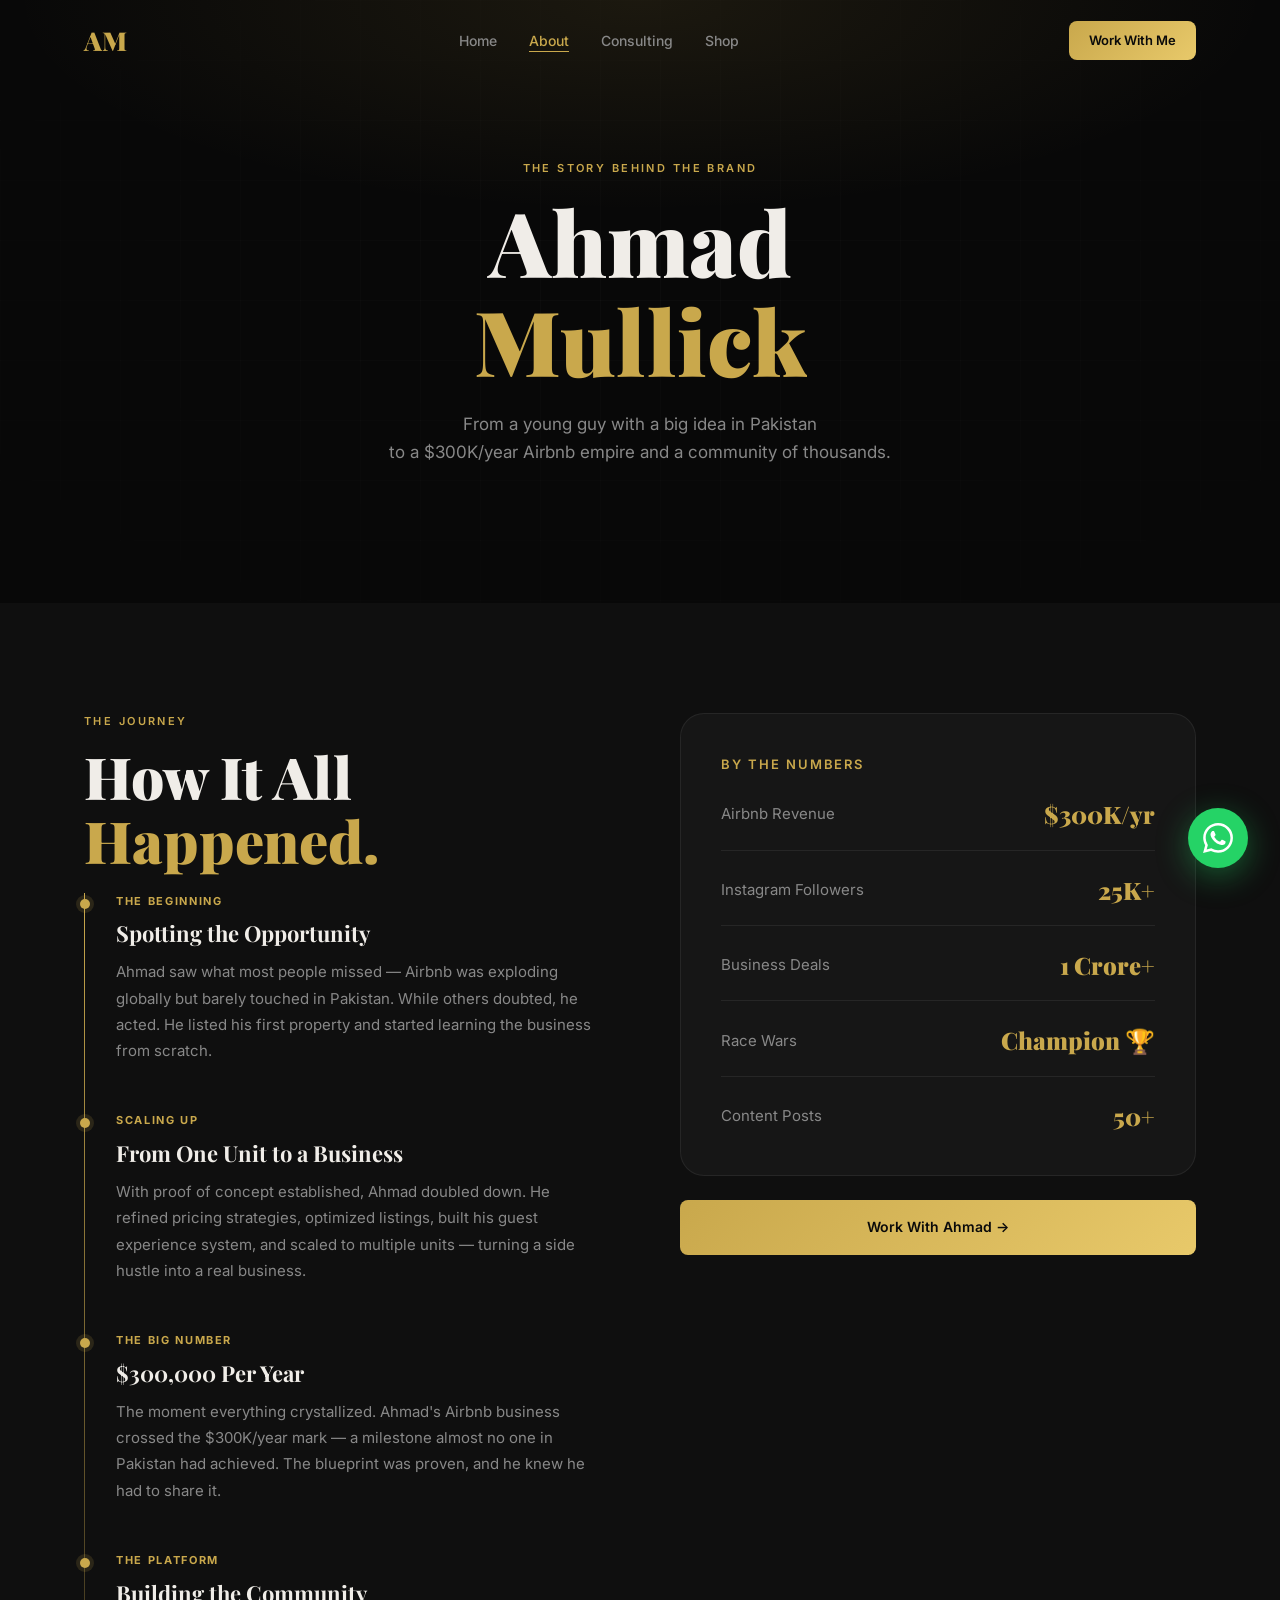
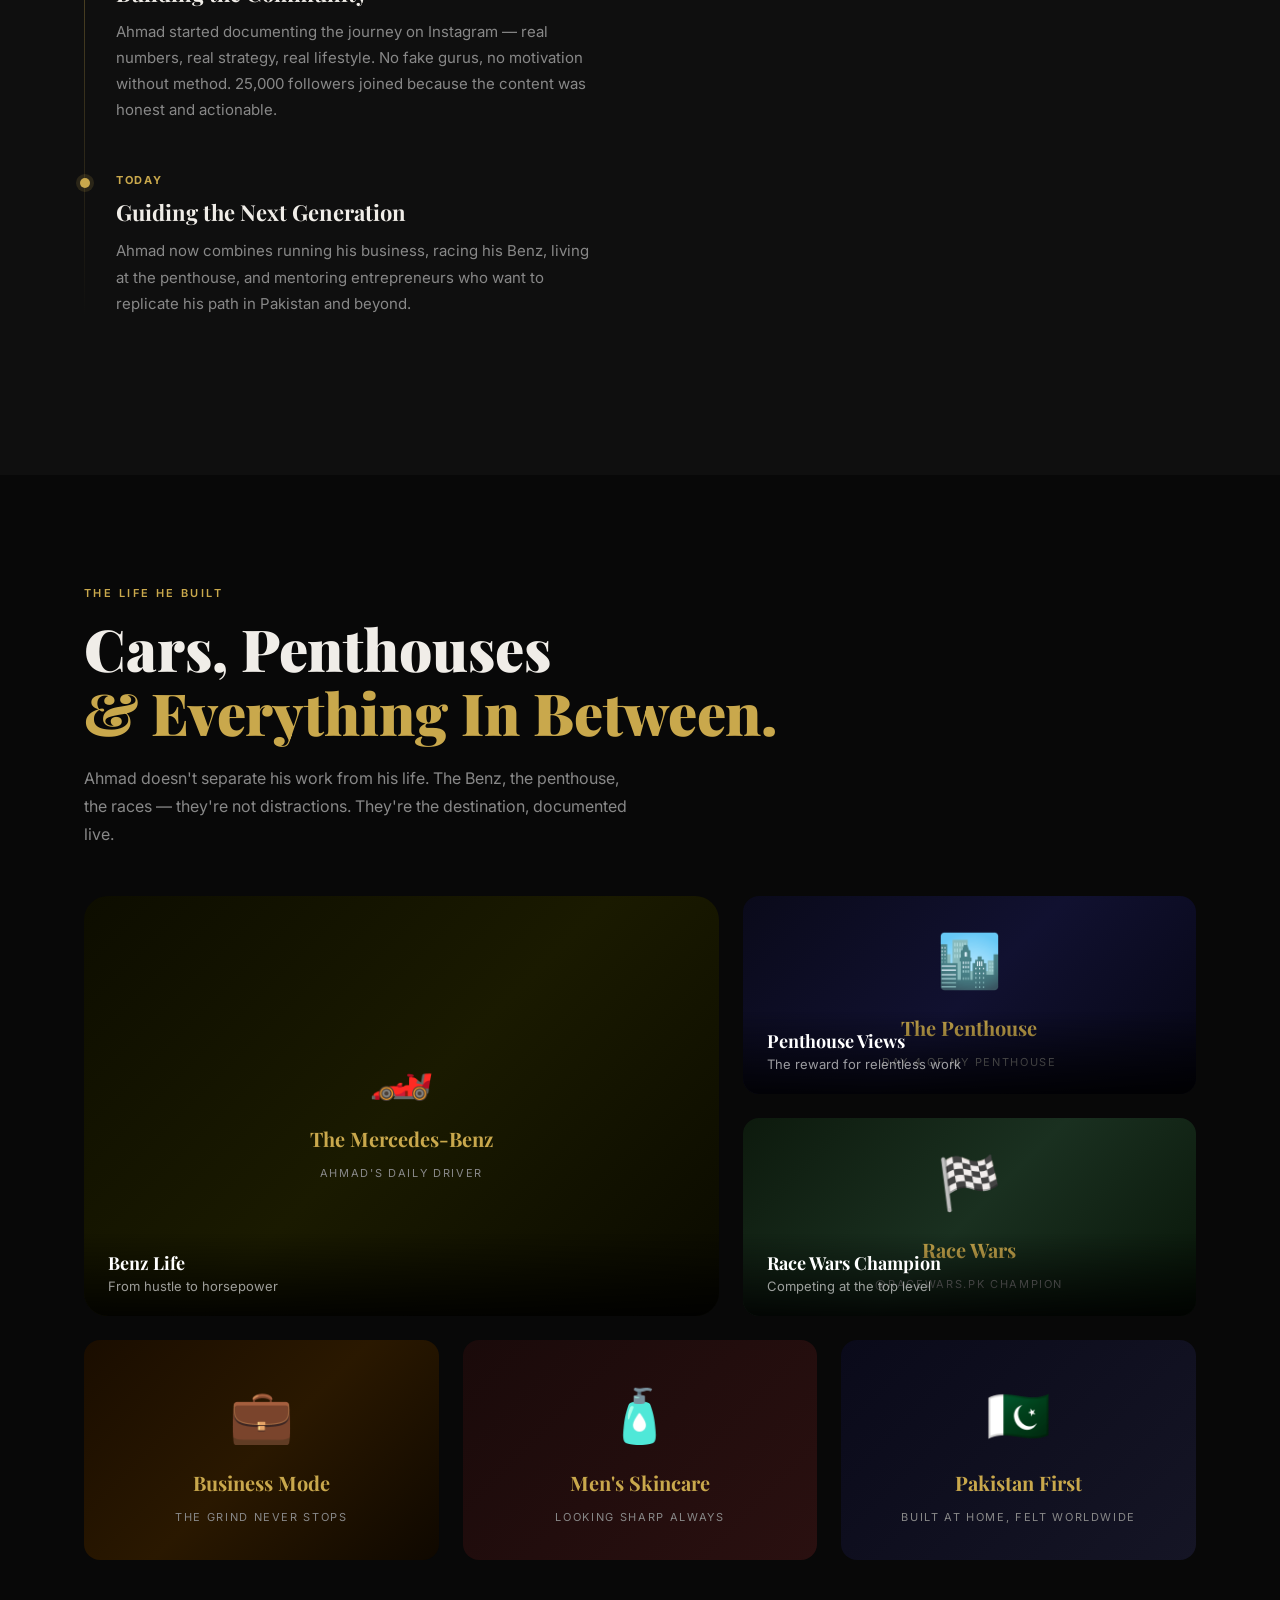
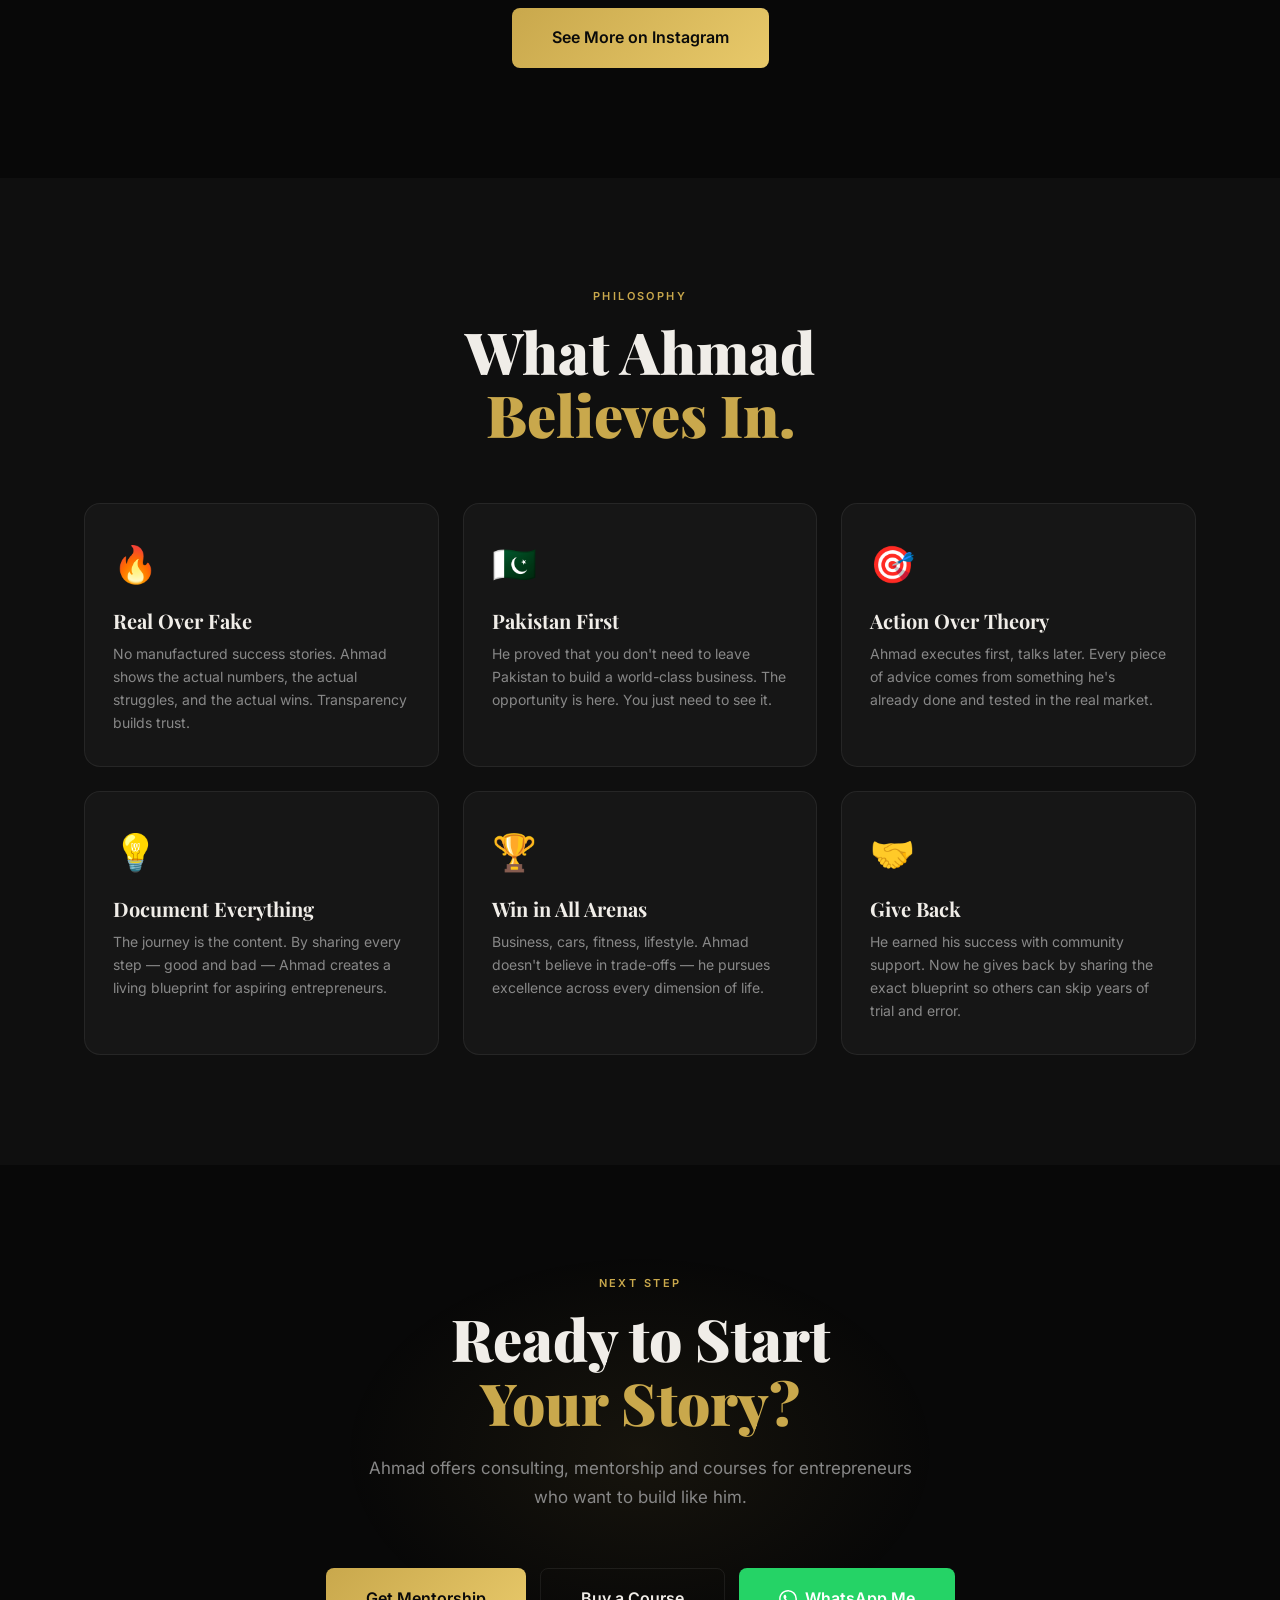
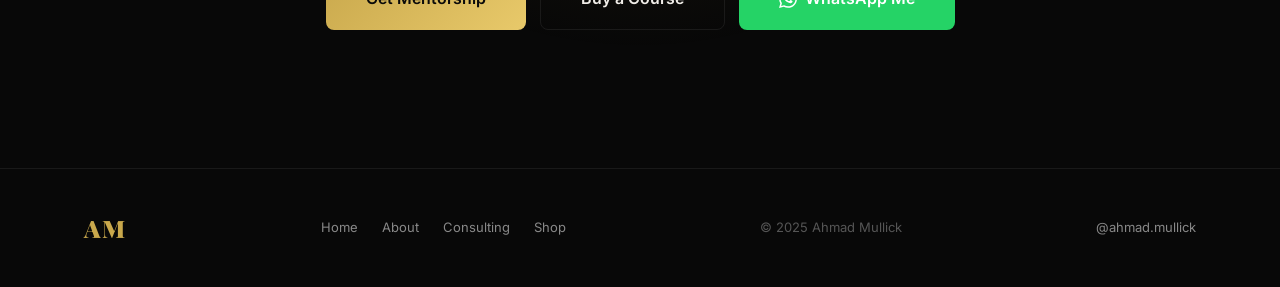
==== about.html @ 6e2e63ce "Expand to multi-page website with consulting, shop, WhatsApp & gallery - 4 pages: Home, About, Consu" ====
<!DOCTYPE html>
<html lang="en">
<head>
  <meta charset="UTF-8" />
  <meta name="viewport" content="width=device-width, initial-scale=1.0" />
  <title>About Ahmad Mullick — The Story</title>
  <meta name="description" content="The full story of Ahmad Mullick — from starting Airbnb in Pakistan to $300K/year, Race Wars champion, and business mentor." />
  <link rel="preconnect" href="https://fonts.googleapis.com" />
  <link rel="preconnect" href="https://fonts.gstatic.com" crossorigin />
  <link href="https://fonts.googleapis.com/css2?family=Playfair+Display:wght@400;700;900&family=Inter:wght@300;400;500;600&display=swap" rel="stylesheet" />
  <link rel="stylesheet" href="styles.css" />
</head>
<body>

  <!-- FLOATING WHATSAPP -->
  <div class="whatsapp-float">
    <span class="whatsapp-tooltip">Chat on WhatsApp</span>
    <a href="https://wa.me/923001234567?text=Hi%20Ahmad%2C%20I%20want%20to%20know%20more%20about%20your%20services!" target="_blank" class="whatsapp-bubble" aria-label="WhatsApp">
      <svg viewBox="0 0 24 24"><path d="M17.472 14.382c-.297-.149-1.758-.867-2.03-.967-.273-.099-.471-.148-.67.15-.197.297-.767.966-.94 1.164-.173.199-.347.223-.644.075-.297-.15-1.255-.463-2.39-1.475-.883-.788-1.48-1.761-1.653-2.059-.173-.297-.018-.458.13-.606.134-.133.298-.347.446-.52.149-.174.198-.298.298-.497.099-.198.05-.371-.025-.52-.075-.149-.669-1.612-.916-2.207-.242-.579-.487-.5-.669-.51-.173-.008-.371-.01-.57-.01-.198 0-.52.074-.792.372-.272.297-1.04 1.016-1.04 2.479 0 1.462 1.065 2.875 1.213 3.074.149.198 2.096 3.2 5.077 4.487.709.306 1.262.489 1.694.625.712.227 1.36.195 1.871.118.571-.085 1.758-.719 2.006-1.413.248-.694.248-1.289.173-1.413-.074-.124-.272-.198-.57-.347m-5.421 7.403h-.004a9.87 9.87 0 01-5.031-1.378l-.361-.214-3.741.982.998-3.648-.235-.374a9.86 9.86 0 01-1.51-5.26c.001-5.45 4.436-9.884 9.888-9.884 2.64 0 5.122 1.03 6.988 2.898a9.825 9.825 0 012.893 6.994c-.003 5.45-4.437 9.884-9.885 9.884m8.413-18.297A11.815 11.815 0 0012.05 0C5.495 0 .16 5.335.157 11.892c0 2.096.547 4.142 1.588 5.945L.057 24l6.305-1.654a11.882 11.882 0 005.683 1.448h.005c6.554 0 11.89-5.335 11.893-11.893a11.821 11.821 0 00-3.48-8.413z"/></svg>
    </a>
  </div>

  <!-- NAV -->
  <nav class="nav" id="nav">
    <div class="nav-inner">
      <a href="index.html" class="nav-logo">AM</a>
      <ul class="nav-links">
        <li><a href="index.html">Home</a></li>
        <li><a href="about.html" class="active">About</a></li>
        <li><a href="consulting.html">Consulting</a></li>
        <li><a href="shop.html">Shop</a></li>
      </ul>
      <a href="consulting.html" class="btn btn-primary btn-sm">Work With Me</a>
    </div>
  </nav>

  <!-- PAGE HERO -->
  <section class="page-hero">
    <div class="grid-overlay"></div>
    <div class="container">
      <p class="section-eyebrow center reveal">The Story Behind the Brand</p>
      <h1 class="section-title center reveal" style="font-size:clamp(44px,8vw,90px);">Ahmad<br /><span class="gold">Mullick</span></h1>
      <p class="section-subtitle center reveal">
        From a young guy with a big idea in Pakistan<br />to a $300K/year Airbnb empire and a community of thousands.
      </p>
    </div>
  </section>

  <!-- TIMELINE -->
  <section class="section" style="background:var(--bg-2);">
    <div class="container">
      <div style="display:grid;grid-template-columns:1fr 1fr;gap:80px;align-items:start;" class="about-grid">
        <div>
          <p class="section-eyebrow reveal">The Journey</p>
          <h2 class="section-title reveal">How It All<br /><span class="gold">Happened.</span></h2>
          <div class="timeline reveal">
            <div class="timeline-item">
              <div class="timeline-dot"></div>
              <div class="timeline-year">The Beginning</div>
              <div class="timeline-title">Spotting the Opportunity</div>
              <p class="timeline-text">Ahmad saw what most people missed — Airbnb was exploding globally but barely touched in Pakistan. While others doubted, he acted. He listed his first property and started learning the business from scratch.</p>
            </div>
            <div class="timeline-item">
              <div class="timeline-dot"></div>
              <div class="timeline-year">Scaling Up</div>
              <div class="timeline-title">From One Unit to a Business</div>
              <p class="timeline-text">With proof of concept established, Ahmad doubled down. He refined pricing strategies, optimized listings, built his guest experience system, and scaled to multiple units — turning a side hustle into a real business.</p>
            </div>
            <div class="timeline-item">
              <div class="timeline-dot"></div>
              <div class="timeline-year">The Big Number</div>
              <div class="timeline-title">$300,000 Per Year</div>
              <p class="timeline-text">The moment everything crystallized. Ahmad's Airbnb business crossed the $300K/year mark — a milestone almost no one in Pakistan had achieved. The blueprint was proven, and he knew he had to share it.</p>
            </div>
            <div class="timeline-item">
              <div class="timeline-dot"></div>
              <div class="timeline-year">The Platform</div>
              <div class="timeline-title">Building the Community</div>
              <p class="timeline-text">Ahmad started documenting the journey on Instagram — real numbers, real strategy, real lifestyle. No fake gurus, no motivation without method. 25,000 followers joined because the content was honest and actionable.</p>
            </div>
            <div class="timeline-item">
              <div class="timeline-dot"></div>
              <div class="timeline-year">Today</div>
              <div class="timeline-title">Guiding the Next Generation</div>
              <p class="timeline-text">Ahmad now combines running his business, racing his Benz, living at the penthouse, and mentoring entrepreneurs who want to replicate his path in Pakistan and beyond.</p>
            </div>
          </div>
        </div>
        <div class="reveal" style="position:sticky;top:120px;">
          <div style="background:var(--bg-3);border:1px solid var(--border);border-radius:24px;padding:40px;margin-bottom:24px;">
            <p style="font-size:13px;font-weight:600;letter-spacing:0.15em;text-transform:uppercase;color:var(--gold);margin-bottom:20px;">By the Numbers</p>
            <div style="display:flex;flex-direction:column;gap:20px;">
              <div style="display:flex;justify-content:space-between;align-items:center;padding-bottom:16px;border-bottom:1px solid var(--border);">
                <span style="font-size:15px;color:var(--text-muted);">Airbnb Revenue</span>
                <span style="font-family:'Playfair Display',serif;font-size:24px;font-weight:900;color:var(--gold);">$300K/yr</span>
              </div>
              <div style="display:flex;justify-content:space-between;align-items:center;padding-bottom:16px;border-bottom:1px solid var(--border);">
                <span style="font-size:15px;color:var(--text-muted);">Instagram Followers</span>
                <span style="font-family:'Playfair Display',serif;font-size:24px;font-weight:900;color:var(--gold);">25K+</span>
              </div>
              <div style="display:flex;justify-content:space-between;align-items:center;padding-bottom:16px;border-bottom:1px solid var(--border);">
                <span style="font-size:15px;color:var(--text-muted);">Business Deals</span>
                <span style="font-family:'Playfair Display',serif;font-size:24px;font-weight:900;color:var(--gold);">1 Crore+</span>
              </div>
              <div style="display:flex;justify-content:space-between;align-items:center;padding-bottom:16px;border-bottom:1px solid var(--border);">
                <span style="font-size:15px;color:var(--text-muted);">Race Wars</span>
                <span style="font-family:'Playfair Display',serif;font-size:24px;font-weight:900;color:var(--gold);">Champion 🏆</span>
              </div>
              <div style="display:flex;justify-content:space-between;align-items:center;">
                <span style="font-size:15px;color:var(--text-muted);">Content Posts</span>
                <span style="font-family:'Playfair Display',serif;font-size:24px;font-weight:900;color:var(--gold);">50+</span>
              </div>
            </div>
          </div>
          <a href="consulting.html" class="btn btn-primary" style="width:100%;justify-content:center;padding:16px;">Work With Ahmad →</a>
        </div>
      </div>
    </div>
  </section>

  <!-- LIFESTYLE / CARS GALLERY -->
  <section class="section lifestyle-full">
    <div class="container">
      <div class="lifestyle-header">
        <p class="section-eyebrow reveal">The Life He Built</p>
        <h2 class="section-title reveal">Cars, Penthouses<br /><span class="gold">&amp; Everything In Between.</span></h2>
        <p style="font-size:16px;color:var(--text-muted);max-width:560px;line-height:1.75;" class="reveal">
          Ahmad doesn't separate his work from his life. The Benz, the penthouse, the races — they're not distractions. They're the destination, documented live.
        </p>
      </div>

      <div class="car-showcase">
        <div class="car-main reveal">
          <div class="car-placeholder cp-1">
            <span class="cp-icon">🏎️</span>
            <span class="cp-label">The Mercedes-Benz</span>
            <span class="cp-tag">Ahmad's Daily Driver</span>
          </div>
          <div class="car-caption">
            <h4>Benz Life</h4>
            <p>From hustle to horsepower</p>
          </div>
        </div>
        <div class="car-side">
          <div class="car-thumb reveal">
            <div class="car-placeholder cp-2">
              <span class="cp-icon">🏙️</span>
              <span class="cp-label">The Penthouse</span>
              <span class="cp-tag">Day 4 of my Penthouse</span>
            </div>
            <div class="car-caption">
              <h4>Penthouse Views</h4>
              <p>The reward for relentless work</p>
            </div>
          </div>
          <div class="car-thumb reveal">
            <div class="car-placeholder cp-3">
              <span class="cp-icon">🏁</span>
              <span class="cp-label">Race Wars</span>
              <span class="cp-tag">@racewars.pk Champion</span>
            </div>
            <div class="car-caption">
              <h4>Race Wars Champion</h4>
              <p>Competing at the top level</p>
            </div>
          </div>
        </div>
      </div>

      <!-- Second row -->
      <div style="display:grid;grid-template-columns:repeat(3,1fr);gap:24px;margin-top:24px;">
        <div class="car-thumb reveal" style="height:220px;border-radius:var(--radius);">
          <div class="car-placeholder cp-4">
            <span class="cp-icon">💼</span>
            <span class="cp-label">Business Mode</span>
            <span class="cp-tag">The Grind Never Stops</span>
          </div>
        </div>
        <div class="car-thumb reveal" style="height:220px;border-radius:var(--radius);">
          <div class="car-placeholder cp-1" style="background:linear-gradient(135deg,#1a0a0a,#2a1010);">
            <span class="cp-icon">🧴</span>
            <span class="cp-label">Men's Skincare</span>
            <span class="cp-tag">Looking Sharp Always</span>
          </div>
        </div>
        <div class="car-thumb reveal" style="height:220px;border-radius:var(--radius);">
          <div class="car-placeholder cp-3" style="background:linear-gradient(135deg,#0a0a1a,#151525);">
            <span class="cp-icon">🇵🇰</span>
            <span class="cp-label">Pakistan First</span>
            <span class="cp-tag">Built at Home, Felt Worldwide</span>
          </div>
        </div>
      </div>

      <div style="text-align:center;margin-top:48px;" class="reveal">
        <a href="https://www.instagram.com/ahmad.mullick" target="_blank" class="btn btn-primary btn-lg">See More on Instagram</a>
      </div>
    </div>
  </section>

  <!-- VALUES -->
  <section class="section" style="background:var(--bg-2);">
    <div class="container">
      <p class="section-eyebrow center reveal">Philosophy</p>
      <h2 class="section-title center reveal">What Ahmad<br /><span class="gold">Believes In.</span></h2>
      <div style="display:grid;grid-template-columns:repeat(3,1fr);gap:24px;margin-top:56px;" class="content-grid">
        <div class="content-card reveal">
          <div class="cc-icon">🔥</div>
          <h3>Real Over Fake</h3>
          <p>No manufactured success stories. Ahmad shows the actual numbers, the actual struggles, and the actual wins. Transparency builds trust.</p>
        </div>
        <div class="content-card reveal">
          <div class="cc-icon">🇵🇰</div>
          <h3>Pakistan First</h3>
          <p>He proved that you don't need to leave Pakistan to build a world-class business. The opportunity is here. You just need to see it.</p>
        </div>
        <div class="content-card reveal">
          <div class="cc-icon">🎯</div>
          <h3>Action Over Theory</h3>
          <p>Ahmad executes first, talks later. Every piece of advice comes from something he's already done and tested in the real market.</p>
        </div>
        <div class="content-card reveal">
          <div class="cc-icon">💡</div>
          <h3>Document Everything</h3>
          <p>The journey is the content. By sharing every step — good and bad — Ahmad creates a living blueprint for aspiring entrepreneurs.</p>
        </div>
        <div class="content-card reveal">
          <div class="cc-icon">🏆</div>
          <h3>Win in All Arenas</h3>
          <p>Business, cars, fitness, lifestyle. Ahmad doesn't believe in trade-offs — he pursues excellence across every dimension of life.</p>
        </div>
        <div class="content-card reveal">
          <div class="cc-icon">🤝</div>
          <h3>Give Back</h3>
          <p>He earned his success with community support. Now he gives back by sharing the exact blueprint so others can skip years of trial and error.</p>
        </div>
      </div>
    </div>
  </section>

  <!-- CTA -->
  <section class="section contact" style="background:var(--bg);">
    <div class="container">
      <div class="contact-inner">
        <div class="contact-glow"></div>
        <p class="section-eyebrow center reveal">Next Step</p>
        <h2 class="section-title center reveal">Ready to Start<br /><span class="gold">Your Story?</span></h2>
        <p class="section-subtitle center reveal">Ahmad offers consulting, mentorship and courses for entrepreneurs who want to build like him.</p>
        <div class="contact-ctas reveal">
          <a href="consulting.html" class="btn btn-primary btn-lg">Get Mentorship</a>
          <a href="shop.html" class="btn btn-outline btn-lg">Buy a Course</a>
          <a href="https://wa.me/923001234567?text=Hi%20Ahmad!" target="_blank" class="btn btn-whatsapp btn-lg">
            <svg viewBox="0 0 24 24" fill="currentColor" width="18" height="18"><path d="M17.472 14.382c-.297-.149-1.758-.867-2.03-.967-.273-.099-.471-.148-.67.15-.197.297-.767.966-.94 1.164-.173.199-.347.223-.644.075-.297-.15-1.255-.463-2.39-1.475-.883-.788-1.48-1.761-1.653-2.059-.173-.297-.018-.458.13-.606.134-.133.298-.347.446-.52.149-.174.198-.298.298-.497.099-.198.05-.371-.025-.52-.075-.149-.669-1.612-.916-2.207-.242-.579-.487-.5-.669-.51-.173-.008-.371-.01-.57-.01-.198 0-.52.074-.792.372-.272.297-1.04 1.016-1.04 2.479 0 1.462 1.065 2.875 1.213 3.074.149.198 2.096 3.2 5.077 4.487.709.306 1.262.489 1.694.625.712.227 1.36.195 1.871.118.571-.085 1.758-.719 2.006-1.413.248-.694.248-1.289.173-1.413-.074-.124-.272-.198-.57-.347m-5.421 7.403h-.004a9.87 9.87 0 01-5.031-1.378l-.361-.214-3.741.982.998-3.648-.235-.374a9.86 9.86 0 01-1.51-5.26c.001-5.45 4.436-9.884 9.888-9.884 2.64 0 5.122 1.03 6.988 2.898a9.825 9.825 0 012.893 6.994c-.003 5.45-4.437 9.884-9.885 9.884m8.413-18.297A11.815 11.815 0 0012.05 0C5.495 0 .16 5.335.157 11.892c0 2.096.547 4.142 1.588 5.945L.057 24l6.305-1.654a11.882 11.882 0 005.683 1.448h.005c6.554 0 11.89-5.335 11.893-11.893a11.821 11.821 0 00-3.48-8.413z"/></svg>
            WhatsApp Me
          </a>
        </div>
      </div>
    </div>
  </section>

  <!-- FOOTER -->
  <footer class="footer">
    <div class="container">
      <div class="footer-inner">
        <div class="footer-logo">AM</div>
        <div class="footer-links">
          <a href="index.html">Home</a>
          <a href="about.html">About</a>
          <a href="consulting.html">Consulting</a>
          <a href="shop.html">Shop</a>
        </div>
        <p class="footer-copy">© 2025 Ahmad Mullick</p>
        <a href="https://www.instagram.com/ahmad.mullick" target="_blank" class="footer-ig">@ahmad.mullick</a>
      </div>
    </div>
  </footer>

  <script src="script.js"></script>
</body>
</html>
---- styles.css ----
/* ─── RESET & BASE ─────────────────────────────── */
*, *::before, *::after { box-sizing: border-box; margin: 0; padding: 0; }

:root {
  --gold: #C9A84C;
  --gold-light: #E8C96A;
  --gold-dim: rgba(201,168,76,0.15);
  --gold-border: rgba(201,168,76,0.25);
  --bg: #080808;
  --bg-2: #0F0F0F;
  --bg-3: #161616;
  --bg-4: #1C1C1C;
  --text: #F0EDE8;
  --text-muted: #888;
  --text-dim: #555;
  --border: rgba(255,255,255,0.07);
  --radius: 16px;
  --radius-lg: 24px;
  --transition: 0.35s cubic-bezier(0.4,0,0.2,1);
  --whatsapp: #25D366;
}

html { scroll-behavior: smooth; }

body {
  background: var(--bg);
  color: var(--text);
  font-family: 'Inter', system-ui, sans-serif;
  font-size: 16px;
  line-height: 1.6;
  -webkit-font-smoothing: antialiased;
  overflow-x: hidden;
}

a { text-decoration: none; color: inherit; }
img { max-width: 100%; display: block; }
.gold { color: var(--gold); }

/* ─── TYPOGRAPHY ─────────────────────────────── */
h1, h2, h3, h4 { font-family: 'Playfair Display', serif; line-height: 1.1; }

.section-eyebrow {
  font-size: 11px;
  font-weight: 600;
  letter-spacing: 0.22em;
  text-transform: uppercase;
  color: var(--gold);
  margin-bottom: 14px;
  display: block;
}
.section-title {
  font-size: clamp(34px, 5vw, 58px);
  font-weight: 900;
  color: var(--text);
  margin-bottom: 20px;
}
.section-subtitle {
  font-size: 17px;
  color: var(--text-muted);
  max-width: 560px;
  margin: 0 auto 56px;
  line-height: 1.7;
}
.center { text-align: center; }
.body-text { color: var(--text-muted); font-size: 16px; line-height: 1.8; margin-bottom: 18px; }
.body-text strong { color: var(--text); font-weight: 600; }

/* ─── LAYOUT ─────────────────────────────── */
.container { max-width: 1160px; margin: 0 auto; padding: 0 24px; }
.section { padding: 110px 0; }

/* ─── BUTTONS ─────────────────────────────── */
.btn {
  display: inline-flex;
  align-items: center;
  gap: 8px;
  padding: 13px 30px;
  border-radius: 8px;
  font-size: 14px;
  font-weight: 600;
  text-decoration: none;
  transition: var(--transition);
  cursor: pointer;
  border: none;
  white-space: nowrap;
  font-family: 'Inter', sans-serif;
}
.btn-primary {
  background: linear-gradient(135deg, var(--gold), var(--gold-light));
  color: #0A0A0A;
}
.btn-primary:hover { transform: translateY(-2px); box-shadow: 0 14px 44px rgba(201,168,76,0.38); }
.btn-outline { background: transparent; color: var(--text); border: 1px solid var(--border); }
.btn-outline:hover { border-color: var(--gold); color: var(--gold); transform: translateY(-2px); }
.btn-whatsapp { background: var(--whatsapp); color: #fff; }
.btn-whatsapp:hover { transform: translateY(-2px); box-shadow: 0 12px 36px rgba(37,211,102,0.35); }
.btn-sm  { padding: 9px 20px; font-size: 13px; }
.btn-lg  { padding: 17px 40px; font-size: 16px; }
.btn-xl  { padding: 20px 52px; font-size: 17px; border-radius: 12px; }

/* ─── REVEAL ANIMATION ─────────────────────────────── */
.reveal {
  opacity: 0;
  transform: translateY(28px);
  transition: opacity 0.7s ease, transform 0.7s ease;
}
.reveal.visible { opacity: 1; transform: translateY(0); }

/* ─── FLOATING WHATSAPP ─────────────────────────────── */
.whatsapp-float {
  position: fixed;
  bottom: 32px;
  right: 32px;
  z-index: 999;
  display: flex;
  flex-direction: column;
  align-items: flex-end;
  gap: 12px;
}
.whatsapp-bubble {
  background: var(--whatsapp);
  width: 60px;
  height: 60px;
  border-radius: 50%;
  display: flex;
  align-items: center;
  justify-content: center;
  box-shadow: 0 8px 32px rgba(37,211,102,0.4);
  transition: var(--transition);
  cursor: pointer;
  animation: waPulse 3s ease-in-out infinite;
}
.whatsapp-bubble:hover { transform: scale(1.1); box-shadow: 0 12px 48px rgba(37,211,102,0.55); }
.whatsapp-bubble svg { width: 30px; height: 30px; fill: #fff; }
.whatsapp-tooltip {
  background: var(--bg-3);
  border: 1px solid var(--border);
  border-radius: 100px;
  padding: 8px 16px;
  font-size: 13px;
  font-weight: 500;
  color: var(--text);
  white-space: nowrap;
  opacity: 0;
  transform: translateX(10px);
  transition: var(--transition);
  pointer-events: none;
}
.whatsapp-float:hover .whatsapp-tooltip { opacity: 1; transform: translateX(0); }
@keyframes waPulse {
  0%, 100% { box-shadow: 0 8px 32px rgba(37,211,102,0.4); }
  50% { box-shadow: 0 8px 48px rgba(37,211,102,0.65); }
}

/* ─── NAV ─────────────────────────────── */
.nav {
  position: fixed;
  top: 0; left: 0; right: 0;
  z-index: 100;
  transition: all var(--transition);
  padding: 20px 0;
}
.nav.scrolled {
  background: rgba(8,8,8,0.9);
  backdrop-filter: blur(24px);
  border-bottom: 1px solid var(--border);
  padding: 13px 0;
}
.nav-inner {
  display: flex;
  align-items: center;
  justify-content: space-between;
  max-width: 1160px;
  margin: 0 auto;
  padding: 0 24px;
}
.nav-logo {
  font-family: 'Playfair Display', serif;
  font-size: 26px;
  font-weight: 900;
  color: var(--gold);
  letter-spacing: 0.05em;
}
.nav-links {
  display: flex;
  list-style: none;
  gap: 32px;
  align-items: center;
}
.nav-links a {
  color: var(--text-muted);
  font-size: 14px;
  font-weight: 500;
  transition: color var(--transition);
  position: relative;
}
.nav-links a::after {
  content: '';
  position: absolute;
  bottom: -3px; left: 0;
  width: 0; height: 1px;
  background: var(--gold);
  transition: width var(--transition);
}
.nav-links a:hover, .nav-links a.active { color: var(--text); }
.nav-links a:hover::after, .nav-links a.active::after { width: 100%; }
.nav-links a.active { color: var(--gold); }
@media (max-width: 760px) { .nav-links { display: none; } }

/* ─── PAGE HERO (inner pages) ─────────────────────────────── */
.page-hero {
  padding: 160px 0 80px;
  text-align: center;
  position: relative;
  overflow: hidden;
}
.page-hero::before {
  content: '';
  position: absolute;
  inset: 0;
  background: radial-gradient(ellipse 70% 50% at 50% 0%, rgba(201,168,76,0.1) 0%, transparent 70%);
  pointer-events: none;
}
.page-hero .grid-overlay {
  position: absolute;
  inset: 0;
  background-image:
    linear-gradient(rgba(255,255,255,0.02) 1px, transparent 1px),
    linear-gradient(90deg, rgba(255,255,255,0.02) 1px, transparent 1px);
  background-size: 60px 60px;
  mask-image: radial-gradient(ellipse 80% 80% at 50% 50%, black 0%, transparent 100%);
}

/* ─── HERO (home) ─────────────────────────────── */
.hero {
  position: relative;
  min-height: 100vh;
  display: flex;
  align-items: center;
  justify-content: center;
  overflow: hidden;
}
.hero-bg { position: absolute; inset: 0; z-index: 0; }
.hero-gradient {
  position: absolute; inset: 0;
  background:
    radial-gradient(ellipse 80% 60% at 50% 0%, rgba(201,168,76,0.13) 0%, transparent 70%),
    radial-gradient(ellipse 40% 40% at 80% 20%, rgba(201,168,76,0.05) 0%, transparent 60%);
}
.grid-overlay {
  position: absolute; inset: 0;
  background-image:
    linear-gradient(rgba(255,255,255,0.025) 1px, transparent 1px),
    linear-gradient(90deg, rgba(255,255,255,0.025) 1px, transparent 1px);
  background-size: 60px 60px;
  mask-image: radial-gradient(ellipse 80% 80% at 50% 50%, black 0%, transparent 100%);
}
.hero-content {
  position: relative;
  z-index: 1;
  text-align: center;
  padding: 120px 24px 60px;
}
.hero-badge {
  display: inline-flex;
  align-items: center;
  gap: 8px;
  background: rgba(201,168,76,0.1);
  border: 1px solid rgba(201,168,76,0.25);
  border-radius: 100px;
  padding: 6px 18px;
  font-size: 12px;
  font-weight: 600;
  letter-spacing: 0.12em;
  text-transform: uppercase;
  color: var(--gold);
  margin-bottom: 32px;
}
.badge-dot {
  width: 6px; height: 6px;
  border-radius: 50%;
  background: var(--gold);
  animation: pulse 2s infinite;
}
@keyframes pulse {
  0%, 100% { opacity: 1; transform: scale(1); }
  50% { opacity: 0.4; transform: scale(1.4); }
}
.hero-name {
  font-size: clamp(54px, 12vw, 120px);
  font-weight: 900;
  line-height: 1;
  letter-spacing: -0.02em;
  margin-bottom: 24px;
}
.hero-tagline {
  font-size: clamp(16px, 2.5vw, 21px);
  color: var(--text-muted);
  max-width: 620px;
  margin: 0 auto 48px;
  line-height: 1.65;
}
.hero-stats {
  display: flex;
  align-items: center;
  justify-content: center;
  gap: 44px;
  margin-bottom: 48px;
  flex-wrap: wrap;
}
.stat { text-align: center; }
.stat-num {
  display: inline;
  font-family: 'Playfair Display', serif;
  font-size: 38px;
  font-weight: 900;
  color: var(--gold);
  line-height: 1;
}
.stat-suffix {
  font-family: 'Playfair Display', serif;
  font-size: 38px;
  font-weight: 900;
  color: var(--gold);
}
.stat-label {
  display: block;
  font-size: 11px;
  color: var(--text-muted);
  letter-spacing: 0.1em;
  text-transform: uppercase;
  margin-top: 6px;
}
.stat-divider { width: 1px; height: 52px; background: var(--border); }
.hero-ctas { display: flex; gap: 16px; justify-content: center; flex-wrap: wrap; }
.scroll-hint {
  position: absolute;
  bottom: 40px; left: 50%;
  transform: translateX(-50%);
  display: flex;
  flex-direction: column;
  align-items: center;
  gap: 8px;
  color: var(--text-dim);
  font-size: 11px;
  letter-spacing: 0.18em;
  text-transform: uppercase;
  animation: scrollBounce 2.5s ease-in-out infinite;
}
.scroll-line {
  width: 1px; height: 36px;
  background: linear-gradient(to bottom, var(--gold), transparent);
}
@keyframes scrollBounce {
  0%, 100% { transform: translateX(-50%) translateY(0); }
  50% { transform: translateX(-50%) translateY(8px); }
}

/* ─── LIFESTYLE TEASER / GALLERY ─────────────────────────────── */
.lifestyle-teaser { background: var(--bg-2); }
.gallery-grid {
  display: grid;
  grid-template-columns: repeat(12, 1fr);
  grid-template-rows: 240px 240px;
  gap: 16px;
  margin-top: 56px;
}
.gallery-item {
  border-radius: var(--radius);
  overflow: hidden;
  position: relative;
  cursor: pointer;
}
.gallery-item:nth-child(1) { grid-column: 1 / 6; grid-row: 1 / 2; }
.gallery-item:nth-child(2) { grid-column: 6 / 9; grid-row: 1 / 2; }
.gallery-item:nth-child(3) { grid-column: 9 / 13; grid-row: 1 / 3; }
.gallery-item:nth-child(4) { grid-column: 1 / 4; grid-row: 2 / 3; }
.gallery-item:nth-child(5) { grid-column: 4 / 9; grid-row: 2 / 3; }

.gallery-photo {
  width: 100%; height: 100%;
  object-fit: cover;
  transition: transform 0.5s ease;
}
.gallery-item:hover .gallery-photo { transform: scale(1.05); }

.gallery-placeholder {
  width: 100%; height: 100%;
  display: flex;
  flex-direction: column;
  align-items: center;
  justify-content: center;
  gap: 12px;
  transition: transform 0.5s ease;
}
.gallery-item:hover .gallery-placeholder { transform: scale(1.03); }

.gp-benz { background: linear-gradient(135deg, #1a1a1a 0%, #2a2520 50%, #1a1500 100%); }
.gp-penthouse { background: linear-gradient(135deg, #0d1520 0%, #1a2535 60%, #0a0f1a 100%); }
.gp-pakistan { background: linear-gradient(135deg, #0a1a0a 0%, #1a2a1a 60%, #002000 100%); }
.gp-business { background: linear-gradient(135deg, #1a0a00 0%, #2a1500 60%, #1a0800 100%); }
.gp-lifestyle { background: linear-gradient(135deg, #1a1a2a 0%, #0a0a1a 60%, #150015 100%); }

.gallery-placeholder .gp-icon { font-size: 48px; }
.gallery-placeholder .gp-label {
  font-family: 'Playfair Display', serif;
  font-size: 18px;
  font-weight: 700;
  color: var(--gold);
}
.gallery-placeholder .gp-sub {
  font-size: 12px;
  color: var(--text-muted);
  letter-spacing: 0.1em;
  text-transform: uppercase;
}

.gallery-overlay {
  position: absolute;
  inset: 0;
  background: linear-gradient(to top, rgba(0,0,0,0.7) 0%, transparent 50%);
  display: flex;
  align-items: flex-end;
  padding: 20px;
  opacity: 0;
  transition: opacity var(--transition);
}
.gallery-item:hover .gallery-overlay { opacity: 1; }
.gallery-overlay span {
  font-size: 13px;
  font-weight: 600;
  color: var(--text);
  letter-spacing: 0.06em;
}

@media (max-width: 900px) {
  .gallery-grid {
    grid-template-columns: 1fr 1fr;
    grid-template-rows: auto;
  }
  .gallery-item:nth-child(1) { grid-column: 1 / 2; grid-row: auto; }
  .gallery-item:nth-child(2) { grid-column: 2 / 3; grid-row: auto; }
  .gallery-item:nth-child(3) { grid-column: 1 / 3; grid-row: auto; height: 280px; }
  .gallery-item:nth-child(4) { grid-column: 1 / 2; grid-row: auto; }
  .gallery-item:nth-child(5) { grid-column: 2 / 3; grid-row: auto; }
  .gallery-item { height: 200px; }
}
@media (max-width: 560px) {
  .gallery-grid { grid-template-columns: 1fr; }
  .gallery-item:nth-child(n) { grid-column: 1; grid-row: auto; height: 220px; }
}

/* ─── ABOUT SECTION ─────────────────────────────── */
.about { background: var(--bg-2); }
.about-grid {
  display: grid;
  grid-template-columns: 1fr 1fr;
  gap: 80px;
  align-items: center;
}
@media (max-width: 768px) { .about-grid { grid-template-columns: 1fr; gap: 48px; } }
.about-flags { display: flex; flex-wrap: wrap; gap: 10px; margin-top: 28px; }
.flag-pill {
  background: var(--bg-3);
  border: 1px solid var(--border);
  border-radius: 100px;
  padding: 6px 16px;
  font-size: 13px;
  color: var(--text-muted);
  transition: var(--transition);
}
.flag-pill:hover { border-color: var(--gold); color: var(--gold); }

/* About visual card */
.about-visual { display: flex; justify-content: center; }
.visual-card { position: relative; width: 320px; max-width: 100%; }
.vc-inner {
  position: relative; z-index: 1;
  background: var(--bg-3);
  border: 1px solid var(--border);
  border-radius: var(--radius-lg);
  padding: 40px 32px;
  text-align: center;
  transition: transform var(--transition);
}
.vc-inner:hover { transform: translateY(-8px); }
.vc-avatar {
  width: 88px; height: 88px;
  border-radius: 50%;
  background: linear-gradient(135deg, var(--gold), var(--gold-light));
  display: flex;
  align-items: center;
  justify-content: center;
  margin: 0 auto 16px;
  font-family: 'Playfair Display', serif;
  font-size: 30px;
  font-weight: 900;
  color: #0A0A0A;
  border: 3px solid rgba(201,168,76,0.3);
}
.vc-name { font-family: 'Playfair Display', serif; font-size: 20px; font-weight: 700; margin-bottom: 4px; }
.vc-handle { font-size: 13px; color: var(--text-muted); margin-bottom: 10px; }
.vc-verified {
  display: inline-flex;
  align-items: center;
  gap: 4px;
  font-size: 12px;
  color: #1da1f2;
  margin-bottom: 20px;
}
.vc-quote {
  font-style: italic;
  font-size: 14px;
  color: var(--text-muted);
  line-height: 1.65;
  padding-top: 20px;
  border-top: 1px solid var(--border);
}
.vc-glow {
  position: absolute;
  inset: -1px;
  border-radius: 25px;
  background: linear-gradient(135deg, rgba(201,168,76,0.2), transparent, rgba(201,168,76,0.1));
  z-index: 0;
  filter: blur(14px);
  opacity: 0.5;
}

/* ─── ACHIEVEMENTS ─────────────────────────────── */
.achievements { background: var(--bg); }
.wins-grid {
  display: grid;
  grid-template-columns: repeat(3, 1fr);
  gap: 24px;
  margin-top: 60px;
}
@media (max-width: 900px) { .wins-grid { grid-template-columns: repeat(2, 1fr); } }
@media (max-width: 560px) { .wins-grid { grid-template-columns: 1fr; } }
.win-card {
  background: var(--bg-2);
  border: 1px solid var(--border);
  border-radius: var(--radius);
  padding: 32px 28px;
  position: relative;
  transition: var(--transition);
  overflow: hidden;
}
.win-card::before {
  content: '';
  position: absolute;
  top: 0; left: 0; right: 0;
  height: 2px;
  background: linear-gradient(90deg, transparent, var(--gold), transparent);
  opacity: 0;
  transition: opacity var(--transition);
}
.win-card:hover::before { opacity: 1; }
.win-card:hover {
  border-color: var(--gold-border);
  transform: translateY(-4px);
  box-shadow: 0 24px 60px rgba(0,0,0,0.5);
}
.win-card.featured {
  background: linear-gradient(135deg, rgba(201,168,76,0.08), rgba(201,168,76,0.02));
  border-color: rgba(201,168,76,0.3);
}
.win-badge {
  position: absolute;
  top: 16px; right: 16px;
  background: var(--gold);
  color: #0A0A0A;
  font-size: 10px;
  font-weight: 700;
  letter-spacing: 0.1em;
  text-transform: uppercase;
  padding: 4px 10px;
  border-radius: 100px;
}
.win-icon { font-size: 32px; margin-bottom: 16px; }
.win-number {
  font-family: 'Playfair Display', serif;
  font-size: 32px;
  font-weight: 900;
  color: var(--gold);
  margin-bottom: 6px;
  line-height: 1;
}
.win-label {
  font-size: 12px;
  font-weight: 600;
  color: var(--text);
  text-transform: uppercase;
  letter-spacing: 0.1em;
  margin-bottom: 14px;
}
.win-desc { font-size: 14px; color: var(--text-muted); line-height: 1.65; }

/* ─── CONTENT SECTION ─────────────────────────────── */
.content-section { background: var(--bg-2); }
.content-grid {
  display: grid;
  grid-template-columns: repeat(3, 1fr);
  gap: 24px;
}
@media (max-width: 900px) { .content-grid { grid-template-columns: repeat(2, 1fr); } }
@media (max-width: 560px) { .content-grid { grid-template-columns: 1fr; } }
.content-card {
  background: var(--bg-3);
  border: 1px solid var(--border);
  border-radius: var(--radius);
  padding: 32px 28px;
  transition: var(--transition);
}
.content-card:hover {
  border-color: rgba(201,168,76,0.2);
  transform: translateY(-4px);
  box-shadow: 0 20px 50px rgba(0,0,0,0.3);
}
.cc-icon { font-size: 36px; margin-bottom: 16px; }
.content-card h3 {
  font-family: 'Playfair Display', serif;
  font-size: 20px;
  font-weight: 700;
  margin-bottom: 10px;
}
.content-card p { font-size: 14px; color: var(--text-muted); line-height: 1.65; }

/* ─── ABOUT PAGE – TIMELINE ─────────────────────────────── */
.timeline { position: relative; padding-left: 32px; }
.timeline::before {
  content: '';
  position: absolute;
  left: 0; top: 0; bottom: 0;
  width: 1px;
  background: linear-gradient(to bottom, var(--gold), transparent);
}
.timeline-item { position: relative; margin-bottom: 48px; }
.timeline-dot {
  position: absolute;
  left: -36px; top: 6px;
  width: 10px; height: 10px;
  border-radius: 50%;
  background: var(--gold);
  box-shadow: 0 0 0 4px rgba(201,168,76,0.15);
}
.timeline-year {
  font-size: 11px;
  font-weight: 700;
  letter-spacing: 0.15em;
  text-transform: uppercase;
  color: var(--gold);
  margin-bottom: 6px;
}
.timeline-title {
  font-family: 'Playfair Display', serif;
  font-size: 22px;
  font-weight: 700;
  color: var(--text);
  margin-bottom: 8px;
}
.timeline-text { font-size: 15px; color: var(--text-muted); line-height: 1.75; }

/* ─── ABOUT PAGE – LIFESTYLE GALLERY FULL ─────────────────────────────── */
.lifestyle-full { background: var(--bg); }
.lifestyle-header { margin-bottom: 48px; }
.car-showcase {
  display: grid;
  grid-template-columns: 1.4fr 1fr;
  gap: 24px;
  margin-bottom: 24px;
}
@media (max-width: 760px) { .car-showcase { grid-template-columns: 1fr; } }
.car-main {
  border-radius: var(--radius-lg);
  overflow: hidden;
  height: 420px;
  position: relative;
}
.car-side {
  display: flex;
  flex-direction: column;
  gap: 24px;
}
.car-thumb {
  border-radius: var(--radius);
  overflow: hidden;
  flex: 1;
  min-height: 120px;
  position: relative;
}
.life-photo {
  width: 100%; height: 100%;
  object-fit: cover;
  transition: transform 0.5s ease;
}
.car-main:hover .life-photo, .car-thumb:hover .life-photo { transform: scale(1.04); }

.car-placeholder {
  width: 100%; height: 100%;
  display: flex;
  flex-direction: column;
  align-items: center;
  justify-content: center;
  gap: 10px;
  transition: transform 0.5s ease;
}
.car-main:hover .car-placeholder, .car-thumb:hover .car-placeholder { transform: scale(1.03); }

.cp-1 { background: linear-gradient(135deg, #0d0d00, #1a1a00, #0a0a00); }
.cp-2 { background: linear-gradient(135deg, #0a0a1a, #111130, #060614); }
.cp-3 { background: linear-gradient(135deg, #0d1a0d, #1a3020, #081508); }
.cp-4 { background: linear-gradient(135deg, #1a0d00, #2a1800, #0f0800); }

.car-placeholder .cp-icon { font-size: 52px; }
.car-placeholder .cp-label {
  font-family: 'Playfair Display', serif;
  font-size: 20px;
  font-weight: 700;
  color: var(--gold);
  text-align: center;
}
.car-placeholder .cp-tag {
  font-size: 11px;
  letter-spacing: 0.15em;
  text-transform: uppercase;
  color: var(--text-muted);
}
.car-caption {
  position: absolute;
  bottom: 0; left: 0; right: 0;
  padding: 20px 24px;
  background: linear-gradient(to top, rgba(0,0,0,0.85), transparent);
}
.car-caption h4 { font-size: 18px; font-weight: 700; color: #fff; }
.car-caption p { font-size: 13px; color: rgba(255,255,255,0.6); margin-top: 2px; }

/* ─── CONSULTING PAGE ─────────────────────────────── */
.consulting-services { background: var(--bg); }
.services-grid {
  display: grid;
  grid-template-columns: repeat(3, 1fr);
  gap: 24px;
  margin-top: 56px;
}
@media (max-width: 900px) { .services-grid { grid-template-columns: 1fr 1fr; } }
@media (max-width: 580px) { .services-grid { grid-template-columns: 1fr; } }
.service-card {
  background: var(--bg-2);
  border: 1px solid var(--border);
  border-radius: var(--radius-lg);
  padding: 36px 28px;
  position: relative;
  transition: var(--transition);
  display: flex;
  flex-direction: column;
}
.service-card:hover {
  border-color: var(--gold-border);
  transform: translateY(-6px);
  box-shadow: 0 28px 70px rgba(0,0,0,0.5);
}
.service-card.popular {
  border-color: rgba(201,168,76,0.4);
  background: linear-gradient(145deg, rgba(201,168,76,0.07) 0%, var(--bg-2) 100%);
}
.popular-tag {
  position: absolute;
  top: -1px; left: 50%; transform: translateX(-50%);
  background: linear-gradient(135deg, var(--gold), var(--gold-light));
  color: #0A0A0A;
  font-size: 11px;
  font-weight: 700;
  letter-spacing: 0.12em;
  text-transform: uppercase;
  padding: 5px 16px;
  border-radius: 0 0 10px 10px;
}
.service-icon { font-size: 40px; margin-bottom: 20px; }
.service-name {
  font-family: 'Playfair Display', serif;
  font-size: 22px;
  font-weight: 700;
  margin-bottom: 8px;
}
.service-price {
  font-family: 'Playfair Display', serif;
  font-size: 36px;
  font-weight: 900;
  color: var(--gold);
  line-height: 1;
  margin-bottom: 4px;
}
.service-price-note { font-size: 13px; color: var(--text-muted); margin-bottom: 20px; }
.service-desc { font-size: 14px; color: var(--text-muted); line-height: 1.7; margin-bottom: 24px; }
.service-features { list-style: none; margin-bottom: 28px; flex: 1; }
.service-features li {
  display: flex;
  align-items: flex-start;
  gap: 10px;
  font-size: 14px;
  color: var(--text-muted);
  padding: 7px 0;
  border-bottom: 1px solid var(--border);
}
.service-features li:last-child { border-bottom: none; }
.service-features li::before {
  content: '✓';
  color: var(--gold);
  font-weight: 700;
  font-size: 13px;
  flex-shrink: 0;
  margin-top: 1px;
}

/* How it works */
.how-it-works { background: var(--bg-2); }
.steps-grid {
  display: grid;
  grid-template-columns: repeat(4, 1fr);
  gap: 24px;
  margin-top: 56px;
  position: relative;
}
.steps-grid::before {
  content: '';
  position: absolute;
  top: 40px; left: 12%;
  width: 76%;
  height: 1px;
  background: linear-gradient(90deg, transparent, var(--gold-border), transparent);
}
@media (max-width: 840px) {
  .steps-grid { grid-template-columns: repeat(2, 1fr); }
  .steps-grid::before { display: none; }
}
@media (max-width: 520px) { .steps-grid { grid-template-columns: 1fr; } }
.step-card { text-align: center; padding: 0 16px; position: relative; z-index: 1; }
.step-num {
  width: 80px; height: 80px;
  border-radius: 50%;
  background: var(--bg-3);
  border: 1px solid var(--gold-border);
  display: flex;
  align-items: center;
  justify-content: center;
  margin: 0 auto 20px;
  font-family: 'Playfair Display', serif;
  font-size: 28px;
  font-weight: 900;
  color: var(--gold);
}
.step-title {
  font-family: 'Playfair Display', serif;
  font-size: 18px;
  font-weight: 700;
  margin-bottom: 10px;
}
.step-text { font-size: 14px; color: var(--text-muted); line-height: 1.65; }

/* Testimonials */
.testimonials { background: var(--bg); }
.testimonials-grid {
  display: grid;
  grid-template-columns: repeat(3, 1fr);
  gap: 24px;
  margin-top: 56px;
}
@media (max-width: 900px) { .testimonials-grid { grid-template-columns: 1fr 1fr; } }
@media (max-width: 560px) { .testimonials-grid { grid-template-columns: 1fr; } }
.testi-card {
  background: var(--bg-2);
  border: 1px solid var(--border);
  border-radius: var(--radius);
  padding: 28px;
  transition: var(--transition);
}
.testi-card:hover { border-color: var(--gold-border); transform: translateY(-4px); }
.testi-stars { color: var(--gold); font-size: 16px; margin-bottom: 14px; letter-spacing: 2px; }
.testi-text {
  font-size: 15px;
  color: var(--text-muted);
  line-height: 1.7;
  font-style: italic;
  margin-bottom: 20px;
}
.testi-author { display: flex; align-items: center; gap: 12px; }
.testi-avatar {
  width: 44px; height: 44px;
  border-radius: 50%;
  background: linear-gradient(135deg, var(--gold-dim), rgba(201,168,76,0.25));
  border: 1px solid var(--gold-border);
  display: flex;
  align-items: center;
  justify-content: center;
  font-weight: 700;
  font-size: 14px;
  color: var(--gold);
  flex-shrink: 0;
}
.testi-name { font-weight: 600; font-size: 14px; color: var(--text); }
.testi-loc { font-size: 12px; color: var(--text-muted); }

/* ─── SHOP PAGE ─────────────────────────────── */
.shop-hero { background: var(--bg); }
.shop-featured { background: var(--bg); }
.featured-product {
  display: grid;
  grid-template-columns: 1fr 1fr;
  gap: 64px;
  align-items: center;
  background: var(--bg-2);
  border: 1px solid var(--gold-border);
  border-radius: var(--radius-lg);
  overflow: hidden;
  margin-top: 40px;
}
@media (max-width: 760px) { .featured-product { grid-template-columns: 1fr; } }
.fp-visual {
  height: 440px;
  background: linear-gradient(135deg, #0a0800, #1a1400, #0d0a00);
  display: flex;
  align-items: center;
  justify-content: center;
  flex-direction: column;
  gap: 16px;
  position: relative;
  overflow: hidden;
}
.fp-visual::before {
  content: '';
  position: absolute;
  inset: 0;
  background: radial-gradient(ellipse 60% 60% at 50% 50%, rgba(201,168,76,0.15) 0%, transparent 70%);
}
.fp-icon { font-size: 80px; position: relative; z-index: 1; }
.fp-badge-inner {
  position: relative; z-index: 1;
  background: var(--gold);
  color: #0A0A0A;
  font-size: 11px;
  font-weight: 800;
  letter-spacing: 0.15em;
  text-transform: uppercase;
  padding: 6px 18px;
  border-radius: 100px;
}
.fp-content { padding: 48px 48px 48px 0; }
@media (max-width: 760px) { .fp-content { padding: 32px; } }
.fp-tag {
  font-size: 11px;
  font-weight: 700;
  letter-spacing: 0.18em;
  text-transform: uppercase;
  color: var(--gold);
  margin-bottom: 10px;
}
.fp-title {
  font-family: 'Playfair Display', serif;
  font-size: 36px;
  font-weight: 900;
  margin-bottom: 14px;
  line-height: 1.15;
}
.fp-desc { font-size: 15px; color: var(--text-muted); line-height: 1.75; margin-bottom: 28px; }
.fp-includes { margin-bottom: 32px; }
.fp-includes-title { font-size: 13px; font-weight: 600; color: var(--text); margin-bottom: 12px; text-transform: uppercase; letter-spacing: 0.08em; }
.fp-includes ul { list-style: none; display: grid; grid-template-columns: 1fr 1fr; gap: 8px; }
.fp-includes li {
  display: flex;
  align-items: center;
  gap: 8px;
  font-size: 14px;
  color: var(--text-muted);
}
.fp-includes li::before { content: '✓'; color: var(--gold); font-weight: 700; }
.fp-price { margin-bottom: 28px; }
.fp-price-main {
  font-family: 'Playfair Display', serif;
  font-size: 48px;
  font-weight: 900;
  color: var(--gold);
  line-height: 1;
}
.fp-price-note { font-size: 14px; color: var(--text-muted); margin-top: 4px; }
.fp-ctas { display: flex; gap: 12px; flex-wrap: wrap; }

/* Products grid */
.all-products { background: var(--bg-2); }
.products-grid {
  display: grid;
  grid-template-columns: repeat(3, 1fr);
  gap: 24px;
  margin-top: 56px;
}
@media (max-width: 900px) { .products-grid { grid-template-columns: repeat(2, 1fr); } }
@media (max-width: 560px) { .products-grid { grid-template-columns: 1fr; } }
.product-card {
  background: var(--bg-3);
  border: 1px solid var(--border);
  border-radius: var(--radius);
  overflow: hidden;
  transition: var(--transition);
  display: flex;
  flex-direction: column;
}
.product-card:hover {
  border-color: var(--gold-border);
  transform: translateY(-6px);
  box-shadow: 0 28px 70px rgba(0,0,0,0.5);
}
.product-thumb {
  height: 180px;
  display: flex;
  align-items: center;
  justify-content: center;
  font-size: 60px;
  position: relative;
}
.pt-1 { background: linear-gradient(135deg, #0a0800, #1a1200); }
.pt-2 { background: linear-gradient(135deg, #080a00, #141800); }
.pt-3 { background: linear-gradient(135deg, #0a0015, #100a20); }
.pt-4 { background: linear-gradient(135deg, #00100a, #001a12); }
.pt-5 { background: linear-gradient(135deg, #100008, #1a0010); }
.pt-6 { background: linear-gradient(135deg, #080000, #150500); }
.product-label {
  position: absolute;
  top: 12px; right: 12px;
  font-size: 10px;
  font-weight: 700;
  letter-spacing: 0.12em;
  text-transform: uppercase;
  padding: 4px 10px;
  border-radius: 100px;
  background: var(--gold);
  color: #0A0A0A;
}
.product-body { padding: 24px; flex: 1; display: flex; flex-direction: column; }
.product-category {
  font-size: 11px;
  font-weight: 600;
  letter-spacing: 0.15em;
  text-transform: uppercase;
  color: var(--gold);
  margin-bottom: 6px;
}
.product-name {
  font-family: 'Playfair Display', serif;
  font-size: 20px;
  font-weight: 700;
  margin-bottom: 10px;
  line-height: 1.25;
}
.product-desc { font-size: 13px; color: var(--text-muted); line-height: 1.65; margin-bottom: 20px; flex: 1; }
.product-footer {
  display: flex;
  align-items: center;
  justify-content: space-between;
  padding-top: 16px;
  border-top: 1px solid var(--border);
}
.product-price {
  font-family: 'Playfair Display', serif;
  font-size: 24px;
  font-weight: 900;
  color: var(--gold);
}
.product-price-sub { font-size: 12px; color: var(--text-muted); }

/* Shop CTA / guarantee */
.shop-guarantee { background: var(--bg); }
.guarantee-inner {
  background: var(--bg-2);
  border: 1px solid var(--gold-border);
  border-radius: var(--radius-lg);
  padding: 60px 48px;
  text-align: center;
  position: relative;
  overflow: hidden;
}
.guarantee-inner::before {
  content: '';
  position: absolute;
  inset: 0;
  background: radial-gradient(ellipse 60% 60% at 50% 50%, rgba(201,168,76,0.06) 0%, transparent 70%);
}
.guarantee-icon { font-size: 56px; margin-bottom: 20px; position: relative; }
.guarantee-title {
  font-family: 'Playfair Display', serif;
  font-size: 36px;
  font-weight: 900;
  position: relative;
  margin-bottom: 16px;
}
.guarantee-text {
  font-size: 16px;
  color: var(--text-muted);
  max-width: 600px;
  margin: 0 auto 36px;
  line-height: 1.75;
  position: relative;
}

/* ─── CONTACT CTA ─────────────────────────────── */
.contact { background: var(--bg); }
.contact-inner {
  position: relative;
  max-width: 720px;
  margin: 0 auto;
  text-align: center;
}
.contact-glow {
  position: absolute;
  top: 50%; left: 50%;
  transform: translate(-50%, -50%);
  width: 600px; height: 400px;
  background: radial-gradient(ellipse, rgba(201,168,76,0.08) 0%, transparent 70%);
  pointer-events: none;
}
.contact-ctas { display: flex; gap: 14px; justify-content: center; flex-wrap: wrap; margin-bottom: 28px; }
.contact-flags { display: flex; align-items: center; gap: 12px; justify-content: center; font-size: 14px; color: var(--text-muted); }

/* Consulting CTA block */
.cta-block {
  background: linear-gradient(135deg, rgba(201,168,76,0.08) 0%, rgba(201,168,76,0.02) 100%);
  border: 1px solid var(--gold-border);
  border-radius: var(--radius-lg);
  padding: 60px 48px;
  text-align: center;
  position: relative;
  overflow: hidden;
  margin-top: 60px;
}
.cta-block::before {
  content: '';
  position: absolute;
  inset: 0;
  background: radial-gradient(ellipse 70% 70% at 50% 50%, rgba(201,168,76,0.05) 0%, transparent 70%);
  pointer-events: none;
}
.cta-block-title {
  font-family: 'Playfair Display', serif;
  font-size: clamp(28px, 4vw, 44px);
  font-weight: 900;
  margin-bottom: 16px;
  position: relative;
}
.cta-block-text {
  font-size: 16px;
  color: var(--text-muted);
  max-width: 520px;
  margin: 0 auto 32px;
  line-height: 1.75;
  position: relative;
}
.cta-block-btns { display: flex; gap: 14px; justify-content: center; flex-wrap: wrap; position: relative; }

/* ─── FOOTER ─────────────────────────────── */
.footer {
  border-top: 1px solid var(--border);
  padding: 40px 0;
  background: var(--bg);
}
.footer-inner {
  display: flex;
  align-items: center;
  justify-content: space-between;
  gap: 20px;
  flex-wrap: wrap;
}
.footer-logo {
  font-family: 'Playfair Display', serif;
  font-size: 24px;
  font-weight: 900;
  color: var(--gold);
  letter-spacing: 0.05em;
}
.footer-links { display: flex; gap: 24px; }
.footer-links a { font-size: 13px; color: var(--text-muted); transition: color var(--transition); }
.footer-links a:hover { color: var(--gold); }
.footer-copy { font-size: 13px; color: var(--text-dim); }
.footer-ig { font-size: 13px; color: var(--text-muted); transition: color var(--transition); }
.footer-ig:hover { color: var(--gold); }

/* ─── SCROLLBAR ─────────────────────────────── */
::-webkit-scrollbar { width: 5px; }
::-webkit-scrollbar-track { background: var(--bg); }
::-webkit-scrollbar-thumb { background: var(--gold-dim); border-radius: 3px; }
::-webkit-scrollbar-thumb:hover { background: rgba(201,168,76,0.35); }
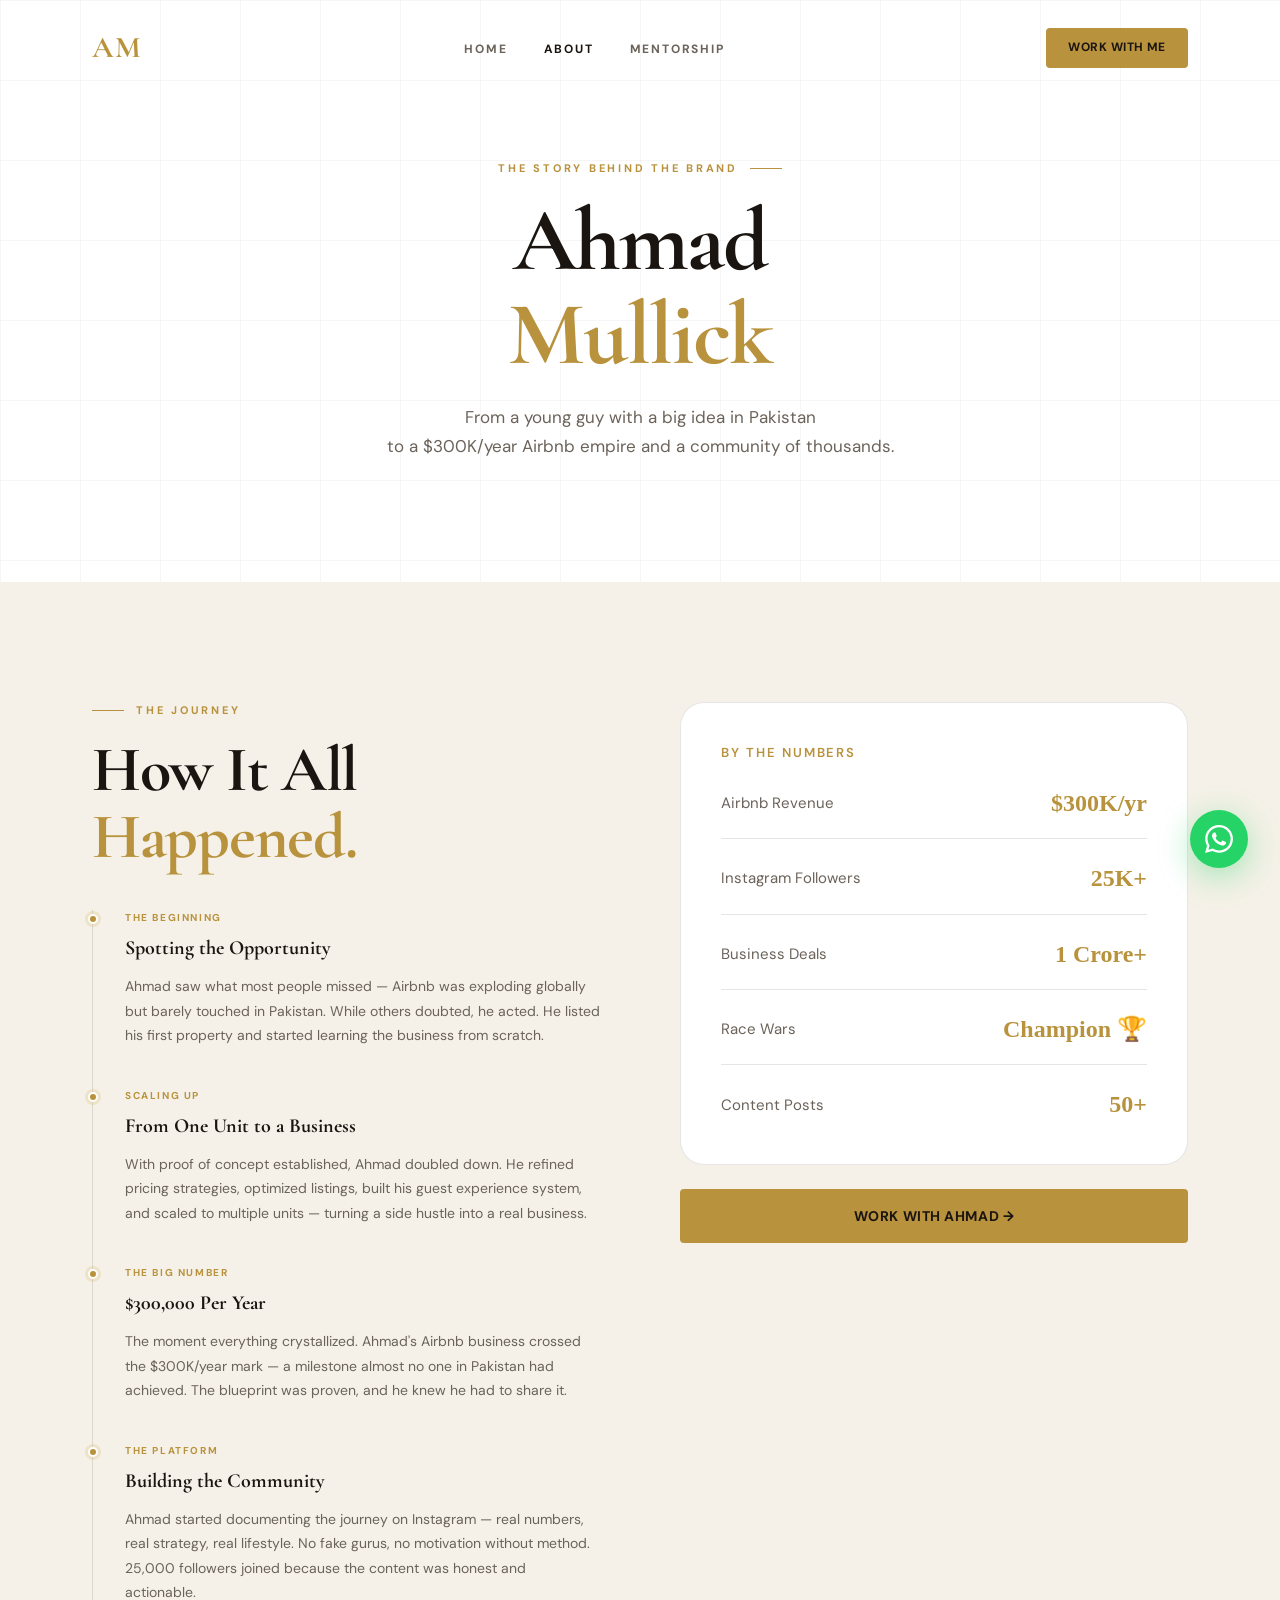
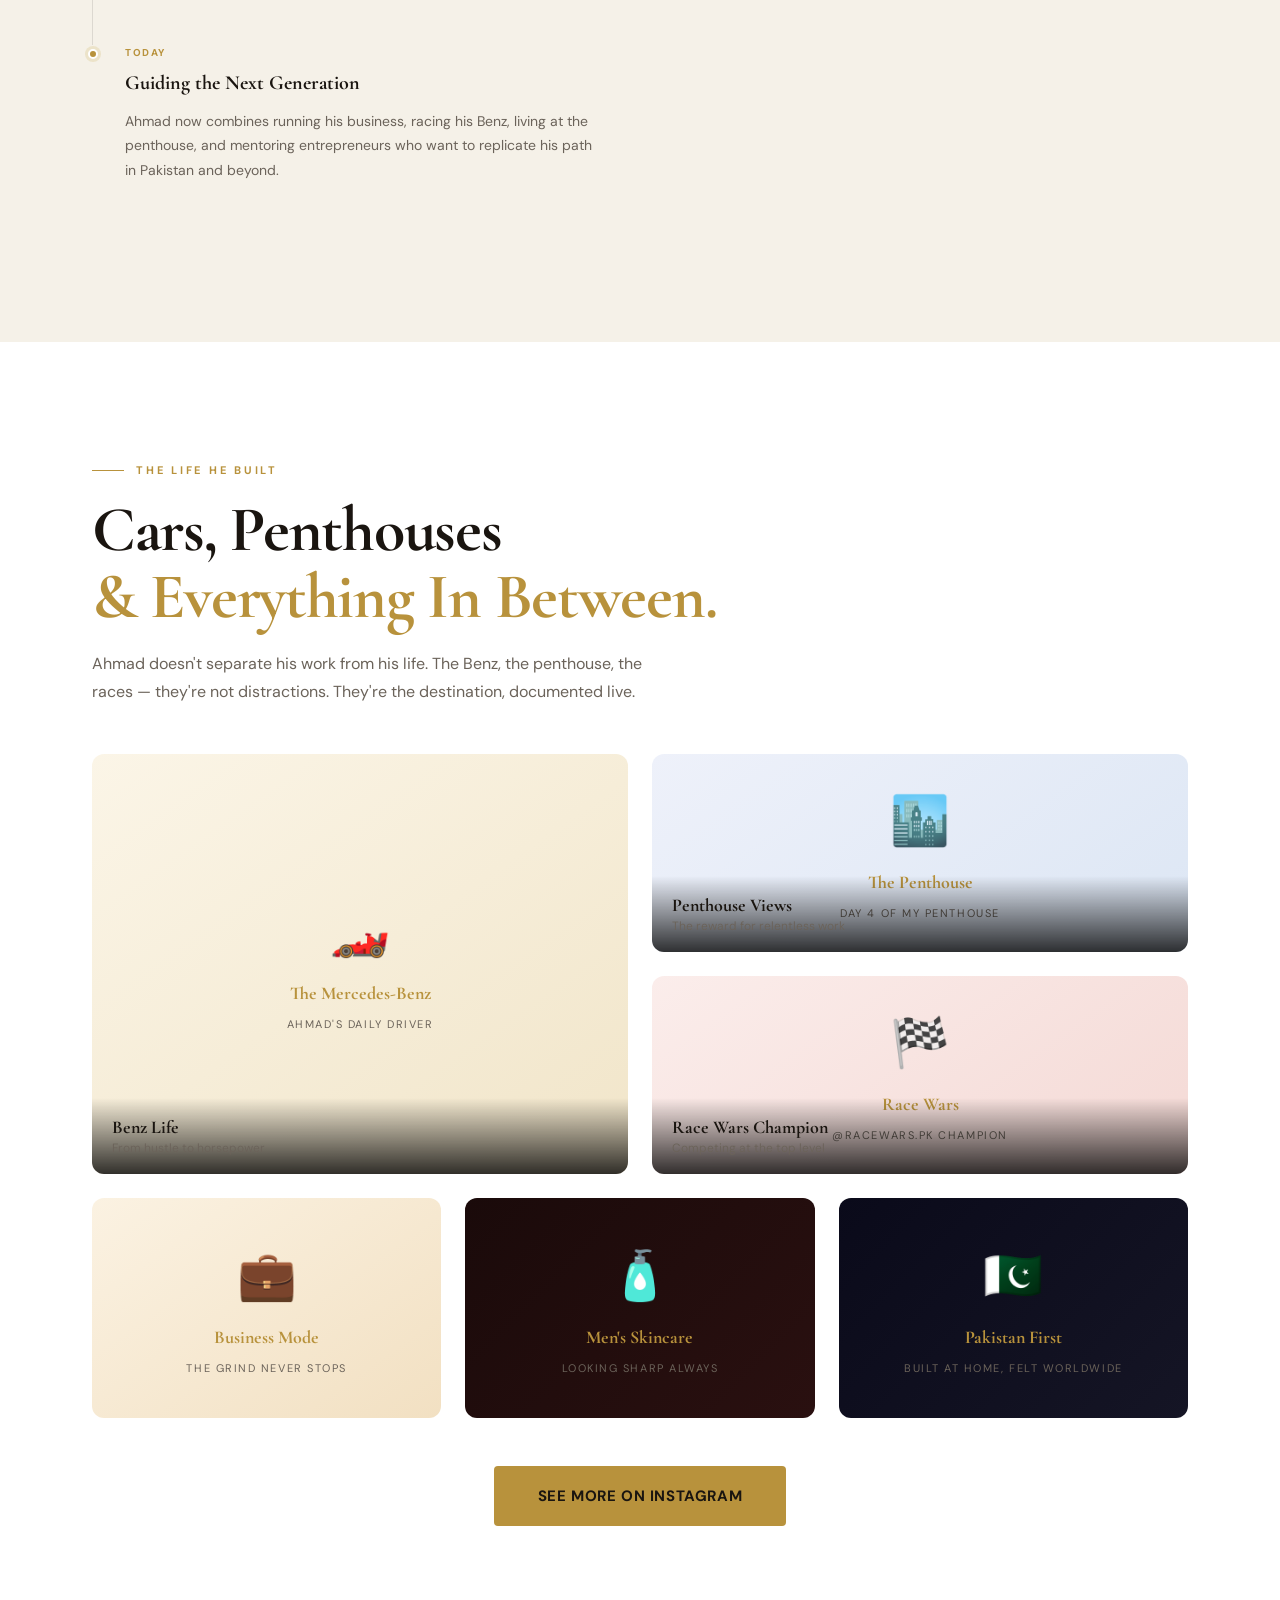
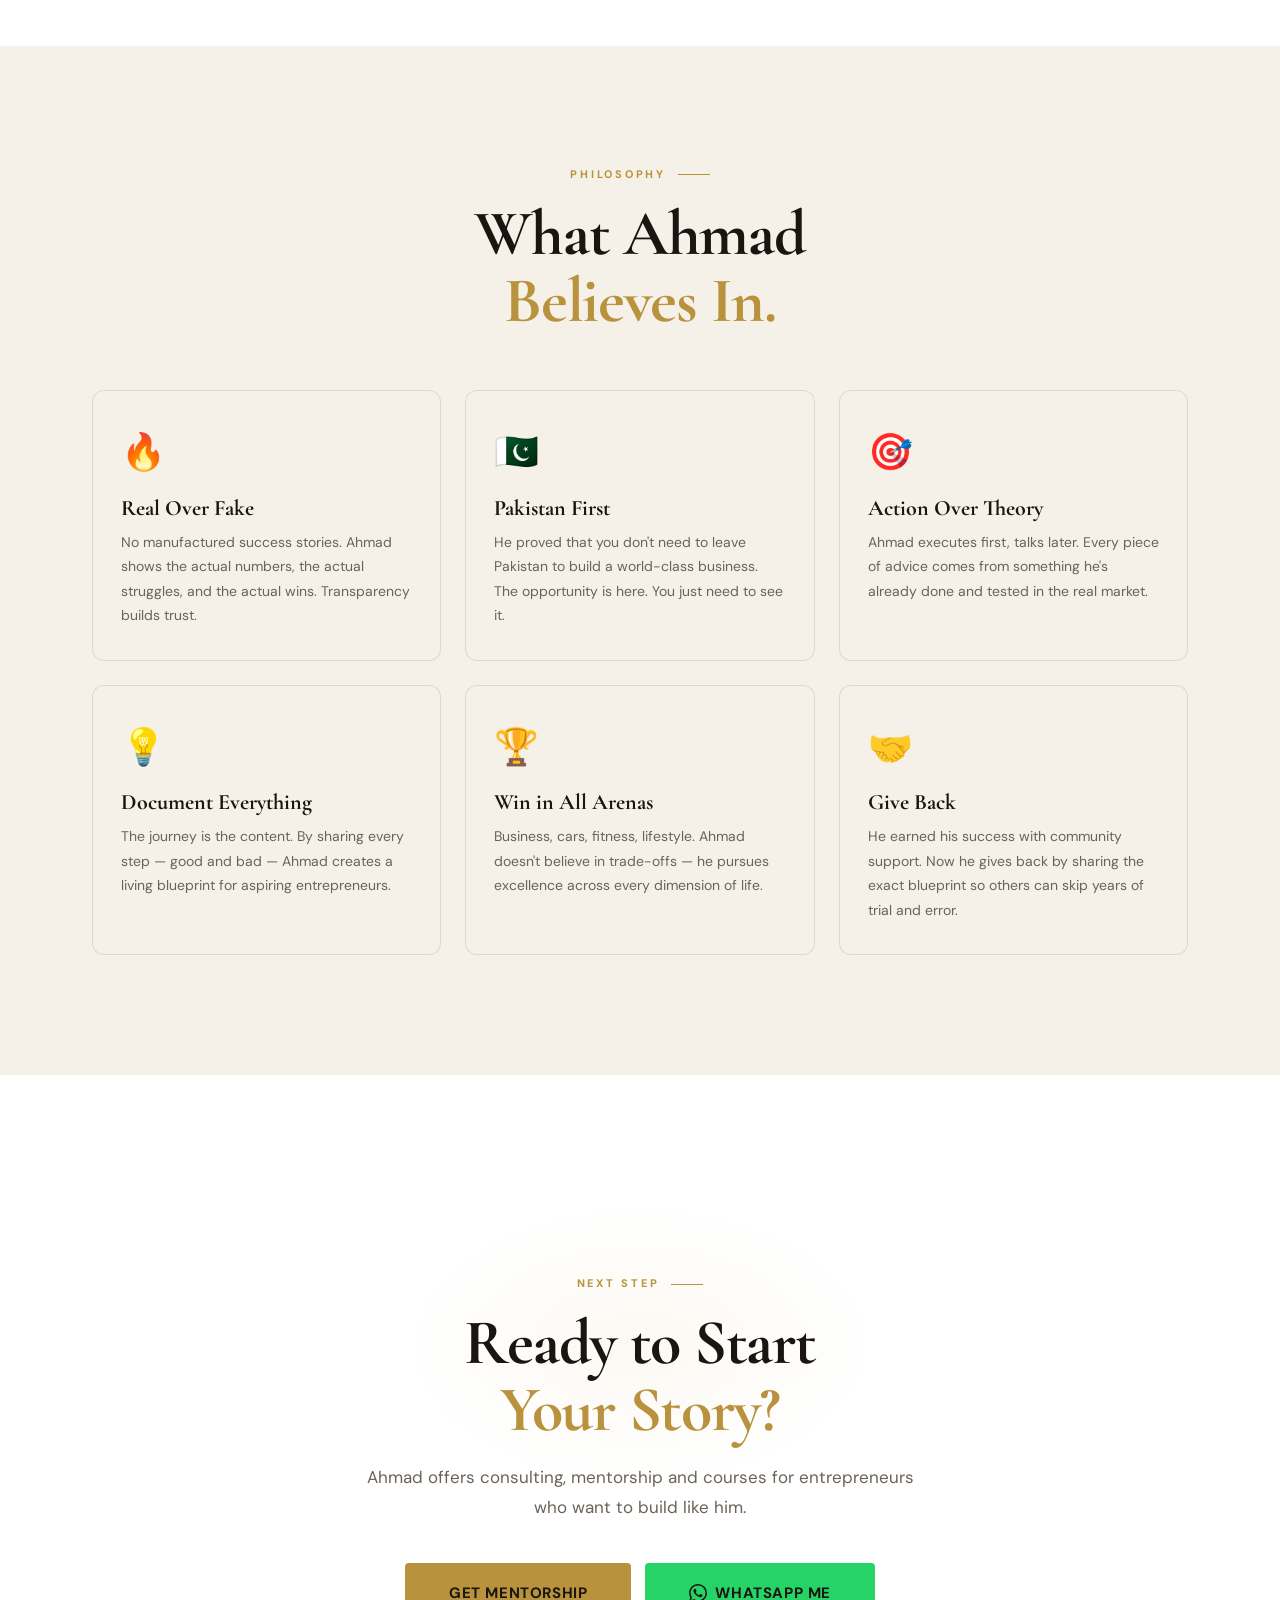
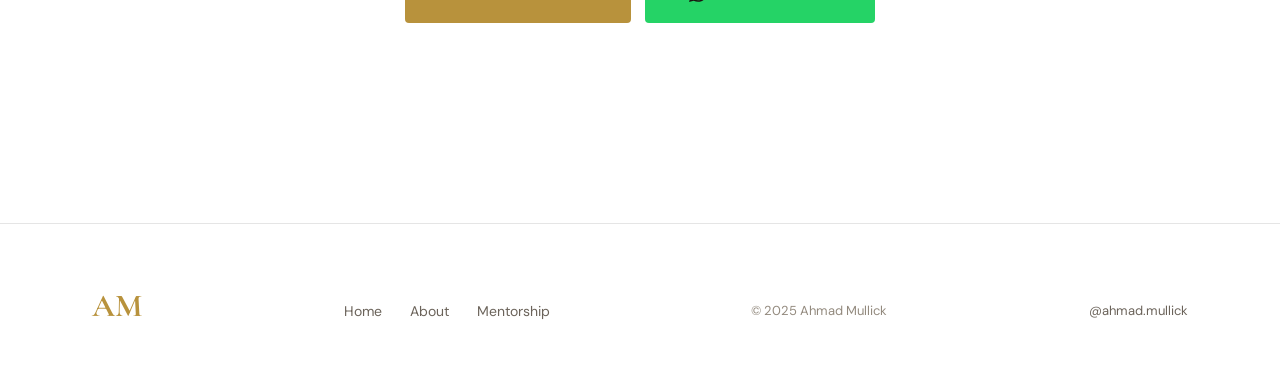
==== commit 8a6fd934: "Premium redesign: Cormorant Garamond font, mentorship page, dark intro, session skip - Replace Playf" ====
--- a/about.html
+++ b/about.html
@@ -7,7 +7,7 @@
   <meta name="description" content="The full story of Ahmad Mullick — from starting Airbnb in Pakistan to $300K/year, Race Wars champion, and business mentor." />
   <link rel="preconnect" href="https://fonts.googleapis.com" />
   <link rel="preconnect" href="https://fonts.gstatic.com" crossorigin />
-  <link href="https://fonts.googleapis.com/css2?family=Playfair+Display:wght@400;700;900&family=Inter:wght@300;400;500;600&display=swap" rel="stylesheet" />
+  <link href="https://fonts.googleapis.com/css2?family=Cormorant+Garamond:ital,wght@0,400;0,600;0,700;1,400;1,600;1,700&family=DM+Sans:wght@300;400;500;600;700&display=swap" rel="stylesheet" />
   <link rel="stylesheet" href="styles.css" />
 </head>
 <body>
@@ -27,10 +27,9 @@
       <ul class="nav-links">
         <li><a href="index.html">Home</a></li>
         <li><a href="about.html" class="active">About</a></li>
-        <li><a href="consulting.html">Consulting</a></li>
-        <li><a href="shop.html">Shop</a></li>
+        <li><a href="mentorship.html">Mentorship</a></li>
       </ul>
-      <a href="consulting.html" class="btn btn-primary btn-sm">Work With Me</a>
+      <a href="mentorship.html" class="btn btn-gold btn-sm">Work With Me</a>
     </div>
   </nav>
 
@@ -112,7 +111,7 @@
               </div>
             </div>
           </div>
-          <a href="consulting.html" class="btn btn-primary" style="width:100%;justify-content:center;padding:16px;">Work With Ahmad →</a>
+          <a href="mentorship.html" class="btn btn-primary" style="width:100%;justify-content:center;padding:16px;">Work With Ahmad →</a>
         </div>
       </div>
     </div>
@@ -247,8 +246,7 @@
         <h2 class="section-title center reveal">Ready to Start<br /><span class="gold">Your Story?</span></h2>
         <p class="section-subtitle center reveal">Ahmad offers consulting, mentorship and courses for entrepreneurs who want to build like him.</p>
         <div class="contact-ctas reveal">
-          <a href="consulting.html" class="btn btn-primary btn-lg">Get Mentorship</a>
-          <a href="shop.html" class="btn btn-outline btn-lg">Buy a Course</a>
+          <a href="mentorship.html" class="btn btn-primary btn-lg">Get Mentorship</a>
           <a href="https://wa.me/923001234567?text=Hi%20Ahmad!" target="_blank" class="btn btn-whatsapp btn-lg">
             <svg viewBox="0 0 24 24" fill="currentColor" width="18" height="18"><path d="M17.472 14.382c-.297-.149-1.758-.867-2.03-.967-.273-.099-.471-.148-.67.15-.197.297-.767.966-.94 1.164-.173.199-.347.223-.644.075-.297-.15-1.255-.463-2.39-1.475-.883-.788-1.48-1.761-1.653-2.059-.173-.297-.018-.458.13-.606.134-.133.298-.347.446-.52.149-.174.198-.298.298-.497.099-.198.05-.371-.025-.52-.075-.149-.669-1.612-.916-2.207-.242-.579-.487-.5-.669-.51-.173-.008-.371-.01-.57-.01-.198 0-.52.074-.792.372-.272.297-1.04 1.016-1.04 2.479 0 1.462 1.065 2.875 1.213 3.074.149.198 2.096 3.2 5.077 4.487.709.306 1.262.489 1.694.625.712.227 1.36.195 1.871.118.571-.085 1.758-.719 2.006-1.413.248-.694.248-1.289.173-1.413-.074-.124-.272-.198-.57-.347m-5.421 7.403h-.004a9.87 9.87 0 01-5.031-1.378l-.361-.214-3.741.982.998-3.648-.235-.374a9.86 9.86 0 01-1.51-5.26c.001-5.45 4.436-9.884 9.888-9.884 2.64 0 5.122 1.03 6.988 2.898a9.825 9.825 0 012.893 6.994c-.003 5.45-4.437 9.884-9.885 9.884m8.413-18.297A11.815 11.815 0 0012.05 0C5.495 0 .16 5.335.157 11.892c0 2.096.547 4.142 1.588 5.945L.057 24l6.305-1.654a11.882 11.882 0 005.683 1.448h.005c6.554 0 11.89-5.335 11.893-11.893a11.821 11.821 0 00-3.48-8.413z"/></svg>
             WhatsApp Me
@@ -266,8 +264,7 @@
         <div class="footer-links">
           <a href="index.html">Home</a>
           <a href="about.html">About</a>
-          <a href="consulting.html">Consulting</a>
-          <a href="shop.html">Shop</a>
+          <a href="mentorship.html">Mentorship</a>
         </div>
         <p class="footer-copy">© 2025 Ahmad Mullick</p>
         <a href="https://www.instagram.com/ahmad.mullick" target="_blank" class="footer-ig">@ahmad.mullick</a>
--- a/styles.css
+++ b/styles.css
@@ -1,170 +1,222 @@
-/* ─── RESET & BASE ─────────────────────────────── */
+/* ─── RESET & VARIABLES ─────────── */
 *, *::before, *::after { box-sizing: border-box; margin: 0; padding: 0; }
 
 :root {
-  --gold: #C9A84C;
-  --gold-light: #E8C96A;
-  --gold-dim: rgba(201,168,76,0.15);
-  --gold-border: rgba(201,168,76,0.25);
-  --bg: #080808;
-  --bg-2: #0F0F0F;
-  --bg-3: #161616;
-  --bg-4: #1C1C1C;
-  --text: #F0EDE8;
-  --text-muted: #888;
-  --text-dim: #555;
-  --border: rgba(255,255,255,0.07);
-  --radius: 16px;
-  --radius-lg: 24px;
-  --transition: 0.35s cubic-bezier(0.4,0,0.2,1);
+  --black: #FFFFFF;          /* page base — now light */
+  --black-2: #F5F1E8;        /* warm cream surface */
+  --black-3: #FFFFFF;        /* card surface */
+  --black-4: #ECE6D9;        /* light surface */
+  --white: #1A1510;          /* primary text — now dark ink */
+  --off-white: #2E2820;
+  --ink: #1A1510;            /* dark text on gold / light surfaces */
+  --gold: #B8923C;           /* deeper gold for contrast on light */
+  --gold-light: #CBA64E;
+  --gold-dim: rgba(184,146,60,0.12);
+  --gold-border: rgba(184,146,60,0.32);
+  --muted: #6B635A;          /* muted text */
+  --muted-2: #938A7E;
+  --border: rgba(0,0,0,0.10);
+  --border-gold: rgba(184,146,60,0.30);
   --whatsapp: #25D366;
+  --radius: 12px;
+  --transition: 0.4s cubic-bezier(0.4,0,0.2,1);
 }
 
 html { scroll-behavior: smooth; }
 
 body {
-  background: var(--bg);
-  color: var(--text);
-  font-family: 'Inter', system-ui, sans-serif;
+  background: var(--black);
+  color: var(--white);
+  font-family: 'DM Sans', system-ui, sans-serif;
   font-size: 16px;
   line-height: 1.6;
   -webkit-font-smoothing: antialiased;
   overflow-x: hidden;
 }
+body.is-intro { overflow: hidden !important; position: fixed; width: 100%; }
 
 a { text-decoration: none; color: inherit; }
 img { max-width: 100%; display: block; }
 .gold { color: var(--gold); }
 
-/* ─── TYPOGRAPHY ─────────────────────────────── */
-h1, h2, h3, h4 { font-family: 'Playfair Display', serif; line-height: 1.1; }
-
-.section-eyebrow {
+/* ─── TYPOGRAPHY ─────────── */
+h1, h2, h3, h4 { font-family: 'Cormorant Garamond', serif; line-height: 1.05; }
+
+.eyebrow {
+  display: flex;
+  align-items: center;
+  gap: 12px;
   font-size: 11px;
-  font-weight: 600;
-  letter-spacing: 0.22em;
+  font-weight: 700;
+  letter-spacing: 0.25em;
   text-transform: uppercase;
   color: var(--gold);
-  margin-bottom: 14px;
+  margin-bottom: 20px;
+}
+.eyebrow::before {
+  content: '';
   display: block;
-}
-.section-title {
-  font-size: clamp(34px, 5vw, 58px);
+  width: 32px;
+  height: 1px;
+  background: var(--gold);
+  flex-shrink: 0;
+}
+.eyebrow.center { justify-content: center; }
+.eyebrow.center::before { display: none; }
+.eyebrow.center::after {
+  content: '';
+  display: block;
+  width: 32px;
+  height: 1px;
+  background: var(--gold);
+  flex-shrink: 0;
+}
+
+.display-title {
+  font-size: clamp(42px, 6vw, 72px);
   font-weight: 900;
-  color: var(--text);
-  margin-bottom: 20px;
-}
-.section-subtitle {
-  font-size: 17px;
-  color: var(--text-muted);
-  max-width: 560px;
-  margin: 0 auto 56px;
-  line-height: 1.7;
-}
-.center { text-align: center; }
-.body-text { color: var(--text-muted); font-size: 16px; line-height: 1.8; margin-bottom: 18px; }
-.body-text strong { color: var(--text); font-weight: 600; }
-
-/* ─── LAYOUT ─────────────────────────────── */
-.container { max-width: 1160px; margin: 0 auto; padding: 0 24px; }
-.section { padding: 110px 0; }
-
-/* ─── BUTTONS ─────────────────────────────── */
+  color: var(--white);
+  line-height: 1.05;
+  letter-spacing: -0.02em;
+}
+.display-title .gold-word { color: var(--gold); }
+
+.body-text {
+  color: var(--muted);
+  font-size: 16px;
+  line-height: 1.8;
+  margin-bottom: 16px;
+}
+.body-text strong { color: var(--white); font-weight: 600; }
+
+/* ─── LAYOUT ─────────── */
+.container { max-width: 1160px; margin: 0 auto; padding: 0 32px; }
+.container-wide { max-width: 1400px; margin: 0 auto; padding: 0 40px; }
+.section { padding: 120px 0; }
+.section-sm { padding: 80px 0; }
+
+/* ─── BUTTONS ─────────── */
 .btn {
   display: inline-flex;
   align-items: center;
   gap: 8px;
-  padding: 13px 30px;
-  border-radius: 8px;
+  font-family: 'DM Sans', sans-serif;
   font-size: 14px;
-  font-weight: 600;
-  text-decoration: none;
+  font-weight: 700;
+  letter-spacing: 0.04em;
+  text-transform: uppercase;
+  padding: 14px 32px;
+  border-radius: 4px;
   transition: var(--transition);
   cursor: pointer;
   border: none;
   white-space: nowrap;
-  font-family: 'Inter', sans-serif;
-}
-.btn-primary {
-  background: linear-gradient(135deg, var(--gold), var(--gold-light));
-  color: #0A0A0A;
-}
-.btn-primary:hover { transform: translateY(-2px); box-shadow: 0 14px 44px rgba(201,168,76,0.38); }
-.btn-outline { background: transparent; color: var(--text); border: 1px solid var(--border); }
+}
+.btn-gold {
+  background: var(--gold);
+  color: var(--ink);
+}
+.btn-gold:hover { background: var(--gold-light); transform: translateY(-2px); box-shadow: 0 12px 40px rgba(201,168,76,0.3); }
+
+.btn-white {
+  background: var(--ink);
+  color: #fff;
+}
+.btn-white:hover { background: #000; transform: translateY(-2px); }
+
+.btn-outline {
+  background: transparent;
+  color: var(--white);
+  border: 1px solid rgba(0,0,0,0.22);
+}
 .btn-outline:hover { border-color: var(--gold); color: var(--gold); transform: translateY(-2px); }
-.btn-whatsapp { background: var(--whatsapp); color: #fff; }
-.btn-whatsapp:hover { transform: translateY(-2px); box-shadow: 0 12px 36px rgba(37,211,102,0.35); }
-.btn-sm  { padding: 9px 20px; font-size: 13px; }
-.btn-lg  { padding: 17px 40px; font-size: 16px; }
-.btn-xl  { padding: 20px 52px; font-size: 17px; border-radius: 12px; }
-
-/* ─── REVEAL ANIMATION ─────────────────────────────── */
+
+.btn-ghost {
+  background: transparent;
+  color: var(--muted);
+  border: 1px solid var(--border);
+  font-size: 13px;
+}
+.btn-ghost:hover { color: var(--white); border-color: rgba(0,0,0,0.2); }
+
+.btn-wa {
+  background: var(--whatsapp);
+  color: var(--white);
+}
+.btn-wa:hover { transform: translateY(-2px); box-shadow: 0 12px 36px rgba(37,211,102,0.35); }
+
+.btn-sm  { padding: 10px 22px; font-size: 12px; }
+.btn-lg  { padding: 18px 44px; font-size: 15px; }
+.btn-xl  { padding: 22px 56px; font-size: 16px; border-radius: 6px; }
+
+/* ─── REVEAL ANIMATION ─────────── */
 .reveal {
   opacity: 0;
-  transform: translateY(28px);
-  transition: opacity 0.7s ease, transform 0.7s ease;
+  transform: translateY(24px);
+  transition: opacity 0.75s ease, transform 0.75s ease;
 }
 .reveal.visible { opacity: 1; transform: translateY(0); }
-
-/* ─── FLOATING WHATSAPP ─────────────────────────────── */
+.reveal-left { opacity: 0; transform: translateX(-30px); transition: opacity 0.75s ease, transform 0.75s ease; }
+.reveal-left.visible { opacity: 1; transform: translateX(0); }
+.reveal-right { opacity: 0; transform: translateX(30px); transition: opacity 0.75s ease, transform 0.75s ease; }
+.reveal-right.visible { opacity: 1; transform: translateX(0); }
+
+/* ─── FLOATING WHATSAPP ─────────── */
 .whatsapp-float {
   position: fixed;
-  bottom: 32px;
-  right: 32px;
+  bottom: 32px; right: 32px;
   z-index: 999;
   display: flex;
   flex-direction: column;
   align-items: flex-end;
-  gap: 12px;
-}
-.whatsapp-bubble {
+  gap: 10px;
+}
+.wa-bubble {
+  width: 58px; height: 58px;
+  border-radius: 50%;
   background: var(--whatsapp);
-  width: 60px;
-  height: 60px;
-  border-radius: 50%;
   display: flex;
   align-items: center;
   justify-content: center;
   box-shadow: 0 8px 32px rgba(37,211,102,0.4);
   transition: var(--transition);
-  cursor: pointer;
   animation: waPulse 3s ease-in-out infinite;
 }
-.whatsapp-bubble:hover { transform: scale(1.1); box-shadow: 0 12px 48px rgba(37,211,102,0.55); }
-.whatsapp-bubble svg { width: 30px; height: 30px; fill: #fff; }
-.whatsapp-tooltip {
-  background: var(--bg-3);
+.wa-bubble:hover { transform: scale(1.1); }
+.wa-bubble svg { width: 28px; height: 28px; fill: #fff; }
+.wa-tip {
+  background: var(--black-3);
   border: 1px solid var(--border);
   border-radius: 100px;
-  padding: 8px 16px;
-  font-size: 13px;
-  font-weight: 500;
-  color: var(--text);
+  padding: 7px 14px;
+  font-size: 12px;
+  color: var(--white);
   white-space: nowrap;
   opacity: 0;
-  transform: translateX(10px);
+  transform: translateX(8px);
   transition: var(--transition);
   pointer-events: none;
 }
-.whatsapp-float:hover .whatsapp-tooltip { opacity: 1; transform: translateX(0); }
+.whatsapp-float:hover .wa-tip { opacity: 1; transform: translateX(0); }
 @keyframes waPulse {
   0%, 100% { box-shadow: 0 8px 32px rgba(37,211,102,0.4); }
   50% { box-shadow: 0 8px 48px rgba(37,211,102,0.65); }
 }
 
-/* ─── NAV ─────────────────────────────── */
+/* ─── NAV ─────────── */
 .nav {
   position: fixed;
   top: 0; left: 0; right: 0;
   z-index: 100;
-  transition: all var(--transition);
-  padding: 20px 0;
+  padding: 24px 0;
+  transition: var(--transition);
 }
 .nav.scrolled {
-  background: rgba(8,8,8,0.9);
-  backdrop-filter: blur(24px);
+  background: rgba(255,255,255,0.9);
+  backdrop-filter: blur(20px);
   border-bottom: 1px solid var(--border);
-  padding: 13px 0;
+  box-shadow: 0 4px 24px rgba(0,0,0,0.05);
+  padding: 16px 0;
 }
 .nav-inner {
   display: flex;
@@ -172,1017 +224,1741 @@
   justify-content: space-between;
   max-width: 1160px;
   margin: 0 auto;
-  padding: 0 24px;
+  padding: 0 32px;
 }
 .nav-logo {
-  font-family: 'Playfair Display', serif;
-  font-size: 26px;
-  font-weight: 900;
+  font-family: 'Cormorant Garamond', serif;
+  font-size: 30px;
+  font-weight: 700;
   color: var(--gold);
-  letter-spacing: 0.05em;
+  letter-spacing: 0.06em;
 }
 .nav-links {
   display: flex;
   list-style: none;
-  gap: 32px;
+  gap: 36px;
   align-items: center;
 }
 .nav-links a {
-  color: var(--text-muted);
-  font-size: 14px;
-  font-weight: 500;
+  font-size: 12px;
+  font-weight: 700;
+  letter-spacing: 0.15em;
+  text-transform: uppercase;
+  color: var(--muted);
   transition: color var(--transition);
-  position: relative;
-}
-.nav-links a::after {
+}
+.nav-links a:hover, .nav-links a.active { color: var(--white); }
+
+/* ─── INTRO OVERLAY ─────────── */
+body.is-intro { overflow: hidden !important; position: fixed; width: 100%; }
+.intro-overlay {
+  position: fixed;
+  top: 0; left: 0; right: 0; bottom: 0;
+  width: 100%; height: 100%;
+  z-index: 9999;
+  background: #050302; /* hardcoded dark — never affected by light theme */
+  overflow: hidden;
+}
+/* Subtle scanline texture for cinematic feel */
+.intro-overlay::before {
   content: '';
   position: absolute;
-  bottom: -3px; left: 0;
+  inset: 0;
+  background: repeating-linear-gradient(
+    0deg,
+    transparent,
+    transparent 3px,
+    rgba(0,0,0,0.04) 3px,
+    rgba(0,0,0,0.04) 4px
+  );
+  pointer-events: none;
+  z-index: 1;
+}
+.intro-overlay.exit { animation: introUp 0.9s cubic-bezier(0.76,0,0.24,1) forwards; }
+.intro-overlay.gone { display: none !important; }
+@keyframes introUp { from { transform: translateY(0); clip-path: inset(0 0 0 0); } to { transform: translateY(-100%); } }
+.intro-content {
+  position: absolute;
+  top: 50%; left: 50%;
+  transform: translate(-50%, -50%);
+  text-align: center;
+  width: 90%;
+  z-index: 2;
+}
+.intro-logo {
+  font-family: 'Cormorant Garamond', serif;
+  font-size: clamp(100px, 22vw, 160px);
+  font-weight: 700;
+  color: var(--gold);
+  line-height: 1;
+  opacity: 0;
+  letter-spacing: 0.06em;
+  text-shadow: 0 0 120px rgba(184,146,60,0.45), 0 0 40px rgba(184,146,60,0.2);
+  animation: iFadeScale 1s 0.2s cubic-bezier(0.16,1,0.3,1) forwards;
+}
+@keyframes iFadeScale {
+  from { opacity: 0; transform: scale(0.82) translateY(24px); filter: blur(8px); }
+  to   { opacity: 1; transform: scale(1) translateY(0); filter: blur(0); }
+}
+.intro-line {
   width: 0; height: 1px;
-  background: var(--gold);
-  transition: width var(--transition);
-}
-.nav-links a:hover, .nav-links a.active { color: var(--text); }
-.nav-links a:hover::after, .nav-links a.active::after { width: 100%; }
-.nav-links a.active { color: var(--gold); }
-@media (max-width: 760px) { .nav-links { display: none; } }
-
-/* ─── PAGE HERO (inner pages) ─────────────────────────────── */
-.page-hero {
-  padding: 160px 0 80px;
-  text-align: center;
-  position: relative;
+  background: linear-gradient(90deg, transparent, var(--gold), transparent);
+  margin: 24px auto;
+  animation: iExpand 0.6s 1.15s cubic-bezier(0.4,0,0.2,1) forwards;
+}
+@keyframes iExpand { to { width: 240px; } }
+.intro-name {
+  font-family: 'Cormorant Garamond', serif;
+  font-size: clamp(22px, 5vw, 34px);
+  font-weight: 600;
+  color: #e8dfd2; /* hardcoded light — dark intro background */
+  opacity: 0;
+  margin-bottom: 10px;
+  letter-spacing: 0.08em;
+  animation: iFadeUp 0.7s 1.4s ease forwards;
+}
+.intro-sub {
+  font-size: 11px;
+  font-weight: 600;
+  letter-spacing: 0.28em;
+  text-transform: uppercase;
+  color: rgba(232,223,210,0.45); /* hardcoded — dark intro */
+  opacity: 0;
+  animation: iFadeUp 0.7s 1.65s ease forwards;
+}
+@keyframes iFadeUp {
+  from { opacity: 0; transform: translateY(18px); }
+  to   { opacity: 1; transform: translateY(0); }
+}
+.intro-glow {
+  position: absolute;
+  top: 50%; left: 50%;
+  transform: translate(-50%,-50%);
+  width: 600px; height: 600px;
+  background: radial-gradient(ellipse, rgba(184,146,60,0.13) 0%, transparent 65%);
+  animation: glowPulse 2.5s ease-in-out infinite alternate;
+  z-index: 0;
+}
+@keyframes glowPulse {
+  from { opacity: 0.4; transform: translate(-50%,-50%) scale(0.82); }
+  to   { opacity: 1; transform: translate(-50%,-50%) scale(1.18); }
+}
+.intro-bar {
+  position: absolute;
+  bottom: 0; left: 0;
+  height: 2px; width: 0;
+  background: linear-gradient(90deg, transparent 0%, var(--gold) 30%, var(--gold-light) 70%, transparent 100%);
+  animation: iBar 2.6s linear forwards;
+  z-index: 2;
+}
+@keyframes iBar { from { width: 0; } to { width: 100%; } }
+
+/* ─── HERO ─────────── */
+.hero {
+  position: relative;
+  min-height: 100vh;
+  display: flex;
+  flex-direction: column;
+  justify-content: center;
+  padding: 150px 0 80px;
   overflow: hidden;
 }
-.page-hero::before {
-  content: '';
+.hero-bg {
   position: absolute;
   inset: 0;
-  background: radial-gradient(ellipse 70% 50% at 50% 0%, rgba(201,168,76,0.1) 0%, transparent 70%);
-  pointer-events: none;
-}
-.page-hero .grid-overlay {
+  background: radial-gradient(ellipse 70% 60% at 30% 40%, rgba(201,168,76,0.06) 0%, transparent 65%);
+}
+.hero-grid-bg {
   position: absolute;
   inset: 0;
   background-image:
-    linear-gradient(rgba(255,255,255,0.02) 1px, transparent 1px),
-    linear-gradient(90deg, rgba(255,255,255,0.02) 1px, transparent 1px);
-  background-size: 60px 60px;
-  mask-image: radial-gradient(ellipse 80% 80% at 50% 50%, black 0%, transparent 100%);
-}
-
-/* ─── HERO (home) ─────────────────────────────── */
-.hero {
-  position: relative;
-  min-height: 100vh;
-  display: flex;
-  align-items: center;
-  justify-content: center;
-  overflow: hidden;
-}
-.hero-bg { position: absolute; inset: 0; z-index: 0; }
-.hero-gradient {
-  position: absolute; inset: 0;
-  background:
-    radial-gradient(ellipse 80% 60% at 50% 0%, rgba(201,168,76,0.13) 0%, transparent 70%),
-    radial-gradient(ellipse 40% 40% at 80% 20%, rgba(201,168,76,0.05) 0%, transparent 60%);
-}
-.grid-overlay {
-  position: absolute; inset: 0;
-  background-image:
-    linear-gradient(rgba(255,255,255,0.025) 1px, transparent 1px),
-    linear-gradient(90deg, rgba(255,255,255,0.025) 1px, transparent 1px);
-  background-size: 60px 60px;
-  mask-image: radial-gradient(ellipse 80% 80% at 50% 50%, black 0%, transparent 100%);
-}
-.hero-content {
+    linear-gradient(rgba(0,0,0,0.035) 1px, transparent 1px),
+    linear-gradient(90deg, rgba(0,0,0,0.035) 1px, transparent 1px);
+  background-size: 80px 80px;
+}
+
+/* Big name that fills viewport */
+.hero-name-wrap {
+  position: absolute;
+  top: 50%;
+  left: 0; right: 0;
+  transform: translateY(-60%);
+  text-align: center;
+  padding: 0 20px;
+  pointer-events: none;
+  z-index: 0;
+}
+.hero-name-bg {
+  font-family: 'Cormorant Garamond', serif;
+  font-size: clamp(72px, 16vw, 200px);
+  font-weight: 900;
+  line-height: 0.88;
+  letter-spacing: -0.03em;
+  color: transparent;
+  -webkit-text-stroke: 1px rgba(0,0,0,0.06);
+  user-select: none;
+}
+
+/* Actual hero content */
+.hero-inner {
   position: relative;
   z-index: 1;
-  text-align: center;
-  padding: 120px 24px 60px;
-}
+  display: grid;
+  grid-template-columns: 1fr 400px;
+  gap: 60px;
+  align-items: flex-end;
+  max-width: 1160px;
+  margin: 0 auto;
+  padding: 0 32px;
+  width: 100%;
+}
+.hero-text { padding-bottom: 8px; }
 .hero-badge {
   display: inline-flex;
   align-items: center;
   gap: 8px;
-  background: rgba(201,168,76,0.1);
-  border: 1px solid rgba(201,168,76,0.25);
-  border-radius: 100px;
-  padding: 6px 18px;
-  font-size: 12px;
-  font-weight: 600;
-  letter-spacing: 0.12em;
+  font-size: 11px;
+  font-weight: 700;
+  letter-spacing: 0.2em;
   text-transform: uppercase;
   color: var(--gold);
-  margin-bottom: 32px;
-}
-.badge-dot {
+  margin-bottom: 28px;
+}
+.hero-badge-dot {
   width: 6px; height: 6px;
   border-radius: 50%;
   background: var(--gold);
-  animation: pulse 2s infinite;
-}
-@keyframes pulse {
-  0%, 100% { opacity: 1; transform: scale(1); }
-  50% { opacity: 0.4; transform: scale(1.4); }
-}
-.hero-name {
-  font-size: clamp(54px, 12vw, 120px);
+  animation: dotPulse 2s ease-in-out infinite;
+}
+@keyframes dotPulse {
+  0%, 100% { transform: scale(1); opacity: 1; }
+  50% { transform: scale(1.5); opacity: 0.5; }
+}
+.hero-headline {
+  font-family: 'Cormorant Garamond', serif;
+  font-size: clamp(52px, 8vw, 96px);
   font-weight: 900;
+  line-height: 0.95;
+  letter-spacing: -0.025em;
+  color: var(--white);
+  margin-bottom: 28px;
+}
+.hero-headline .line-gold { color: var(--gold); display: block; }
+
+.hero-statement {
+  font-size: clamp(15px, 2vw, 18px);
+  color: var(--muted);
+  line-height: 1.7;
+  max-width: 500px;
+  margin-bottom: 40px;
+}
+.hero-statement strong { color: var(--white); }
+
+.hero-ctas { display: flex; gap: 12px; flex-wrap: wrap; align-items: center; margin-bottom: 56px; }
+
+.hero-stats-row {
+  display: flex;
+  gap: 40px;
+  padding-top: 32px;
+  border-top: 1px solid var(--border);
+}
+.hero-stat-item { }
+.hsi-num {
+  font-family: 'Cormorant Garamond', serif;
+  font-size: 32px;
+  font-weight: 900;
+  color: var(--white);
   line-height: 1;
-  letter-spacing: -0.02em;
-  margin-bottom: 24px;
-}
-.hero-tagline {
-  font-size: clamp(16px, 2.5vw, 21px);
-  color: var(--text-muted);
-  max-width: 620px;
-  margin: 0 auto 48px;
-  line-height: 1.65;
-}
-.hero-stats {
-  display: flex;
+  display: flex;
+  align-items: baseline;
+  gap: 2px;
+}
+.hsi-num .suffix { font-size: 24px; color: var(--gold); }
+.hsi-label {
+  font-size: 10px;
+  font-weight: 700;
+  letter-spacing: 0.14em;
+  text-transform: uppercase;
+  color: var(--muted);
+  margin-top: 4px;
+}
+
+/* Photo frame */
+.hero-photo-frame {
+  position: relative;
+  height: 520px;
+  flex-shrink: 0;
+}
+.hero-photo-inner {
+  width: 100%;
+  height: 100%;
+  border-radius: 8px;
+  overflow: hidden;
+  position: relative;
+}
+.photo-placeholder {
+  width: 100%;
+  height: 100%;
+  background: linear-gradient(145deg, #FBF6EA 0%, #F2E7CE 50%, #EADcae 100%);
+  display: flex;
+  flex-direction: column;
   align-items: center;
   justify-content: center;
-  gap: 44px;
-  margin-bottom: 48px;
-  flex-wrap: wrap;
-}
-.stat { text-align: center; }
-.stat-num {
-  display: inline;
-  font-family: 'Playfair Display', serif;
-  font-size: 38px;
+  gap: 12px;
+  position: relative;
+}
+.photo-placeholder::before {
+  content: '';
+  position: absolute;
+  inset: 0;
+  background: radial-gradient(ellipse 60% 60% at 50% 40%, rgba(201,168,76,0.08) 0%, transparent 70%);
+}
+.photo-initials {
+  font-family: 'Cormorant Garamond', serif;
+  font-size: 80px;
   font-weight: 900;
   color: var(--gold);
+  opacity: 0.55;
   line-height: 1;
-}
-.stat-suffix {
-  font-family: 'Playfair Display', serif;
-  font-size: 38px;
-  font-weight: 900;
+  position: relative;
+}
+.photo-label {
+  font-size: 11px;
+  font-weight: 700;
+  letter-spacing: 0.2em;
+  text-transform: uppercase;
+  color: var(--muted);
+  position: relative;
+}
+
+/* Gold border accent on photo */
+.hero-photo-frame::before {
+  content: '';
+  position: absolute;
+  top: -8px; right: -8px;
+  width: 60%;
+  height: 60%;
+  border-top: 1px solid var(--gold);
+  border-right: 1px solid var(--gold);
+  border-radius: 0 8px 0 0;
+  opacity: 0.4;
+}
+.hero-photo-frame::after {
+  content: '';
+  position: absolute;
+  bottom: -8px; left: -8px;
+  width: 60%;
+  height: 60%;
+  border-bottom: 1px solid var(--gold);
+  border-left: 1px solid var(--gold);
+  border-radius: 0 0 0 8px;
+  opacity: 0.4;
+}
+
+/* Photo overlay tag */
+.photo-tag {
+  position: absolute;
+  bottom: 20px;
+  left: 20px;
+  right: 20px;
+  background: rgba(255,255,255,0.92);
+  backdrop-filter: blur(10px);
+  border: 1px solid var(--border-gold);
+  border-radius: 8px;
+  padding: 14px 18px;
+  display: flex;
+  justify-content: space-between;
+  align-items: center;
+}
+.photo-tag-name {
+  font-family: 'Cormorant Garamond', serif;
+  font-size: 16px;
+  font-weight: 700;
+  color: var(--white);
+}
+.photo-tag-stat {
+  font-size: 12px;
+  font-weight: 700;
   color: var(--gold);
-}
-.stat-label {
-  display: block;
-  font-size: 11px;
-  color: var(--text-muted);
-  letter-spacing: 0.1em;
-  text-transform: uppercase;
-  margin-top: 6px;
-}
-.stat-divider { width: 1px; height: 52px; background: var(--border); }
-.hero-ctas { display: flex; gap: 16px; justify-content: center; flex-wrap: wrap; }
-.scroll-hint {
-  position: absolute;
-  bottom: 40px; left: 50%;
-  transform: translateX(-50%);
-  display: flex;
-  flex-direction: column;
-  align-items: center;
-  gap: 8px;
-  color: var(--text-dim);
-  font-size: 11px;
+  text-align: right;
+  letter-spacing: 0.05em;
+}
+
+/* ─── TICKER ─────────── */
+.ticker-wrap {
+  background: var(--gold);
+  padding: 14px 0;
+  overflow: hidden;
+  position: relative;
+}
+.ticker-track {
+  display: flex;
+  gap: 0;
+  width: max-content;
+  animation: tickerScroll 28s linear infinite;
+}
+.ticker-track:hover { animation-play-state: paused; }
+@keyframes tickerScroll {
+  from { transform: translateX(0); }
+  to   { transform: translateX(-50%); }
+}
+.ticker-item {
+  display: flex;
+  align-items: center;
+  gap: 20px;
+  padding: 0 32px;
+  font-size: 12px;
+  font-weight: 800;
   letter-spacing: 0.18em;
   text-transform: uppercase;
-  animation: scrollBounce 2.5s ease-in-out infinite;
-}
-.scroll-line {
-  width: 1px; height: 36px;
-  background: linear-gradient(to bottom, var(--gold), transparent);
-}
-@keyframes scrollBounce {
-  0%, 100% { transform: translateX(-50%) translateY(0); }
-  50% { transform: translateX(-50%) translateY(8px); }
-}
-
-/* ─── LIFESTYLE TEASER / GALLERY ─────────────────────────────── */
-.lifestyle-teaser { background: var(--bg-2); }
-.gallery-grid {
-  display: grid;
-  grid-template-columns: repeat(12, 1fr);
-  grid-template-rows: 240px 240px;
-  gap: 16px;
-  margin-top: 56px;
-}
-.gallery-item {
-  border-radius: var(--radius);
-  overflow: hidden;
-  position: relative;
-  cursor: pointer;
-}
-.gallery-item:nth-child(1) { grid-column: 1 / 6; grid-row: 1 / 2; }
-.gallery-item:nth-child(2) { grid-column: 6 / 9; grid-row: 1 / 2; }
-.gallery-item:nth-child(3) { grid-column: 9 / 13; grid-row: 1 / 3; }
-.gallery-item:nth-child(4) { grid-column: 1 / 4; grid-row: 2 / 3; }
-.gallery-item:nth-child(5) { grid-column: 4 / 9; grid-row: 2 / 3; }
-
-.gallery-photo {
-  width: 100%; height: 100%;
-  object-fit: cover;
-  transition: transform 0.5s ease;
-}
-.gallery-item:hover .gallery-photo { transform: scale(1.05); }
-
-.gallery-placeholder {
-  width: 100%; height: 100%;
-  display: flex;
-  flex-direction: column;
-  align-items: center;
-  justify-content: center;
-  gap: 12px;
-  transition: transform 0.5s ease;
-}
-.gallery-item:hover .gallery-placeholder { transform: scale(1.03); }
-
-.gp-benz { background: linear-gradient(135deg, #1a1a1a 0%, #2a2520 50%, #1a1500 100%); }
-.gp-penthouse { background: linear-gradient(135deg, #0d1520 0%, #1a2535 60%, #0a0f1a 100%); }
-.gp-pakistan { background: linear-gradient(135deg, #0a1a0a 0%, #1a2a1a 60%, #002000 100%); }
-.gp-business { background: linear-gradient(135deg, #1a0a00 0%, #2a1500 60%, #1a0800 100%); }
-.gp-lifestyle { background: linear-gradient(135deg, #1a1a2a 0%, #0a0a1a 60%, #150015 100%); }
-
-.gallery-placeholder .gp-icon { font-size: 48px; }
-.gallery-placeholder .gp-label {
-  font-family: 'Playfair Display', serif;
-  font-size: 18px;
-  font-weight: 700;
-  color: var(--gold);
-}
-.gallery-placeholder .gp-sub {
-  font-size: 12px;
-  color: var(--text-muted);
-  letter-spacing: 0.1em;
-  text-transform: uppercase;
-}
-
-.gallery-overlay {
-  position: absolute;
-  inset: 0;
-  background: linear-gradient(to top, rgba(0,0,0,0.7) 0%, transparent 50%);
-  display: flex;
-  align-items: flex-end;
-  padding: 20px;
-  opacity: 0;
-  transition: opacity var(--transition);
-}
-.gallery-item:hover .gallery-overlay { opacity: 1; }
-.gallery-overlay span {
-  font-size: 13px;
-  font-weight: 600;
-  color: var(--text);
-  letter-spacing: 0.06em;
-}
-
-@media (max-width: 900px) {
-  .gallery-grid {
-    grid-template-columns: 1fr 1fr;
-    grid-template-rows: auto;
-  }
-  .gallery-item:nth-child(1) { grid-column: 1 / 2; grid-row: auto; }
-  .gallery-item:nth-child(2) { grid-column: 2 / 3; grid-row: auto; }
-  .gallery-item:nth-child(3) { grid-column: 1 / 3; grid-row: auto; height: 280px; }
-  .gallery-item:nth-child(4) { grid-column: 1 / 2; grid-row: auto; }
-  .gallery-item:nth-child(5) { grid-column: 2 / 3; grid-row: auto; }
-  .gallery-item { height: 200px; }
-}
-@media (max-width: 560px) {
-  .gallery-grid { grid-template-columns: 1fr; }
-  .gallery-item:nth-child(n) { grid-column: 1; grid-row: auto; height: 220px; }
-}
-
-/* ─── ABOUT SECTION ─────────────────────────────── */
-.about { background: var(--bg-2); }
-.about-grid {
+  color: var(--ink);
+  white-space: nowrap;
+}
+.ticker-dot {
+  width: 5px; height: 5px;
+  border-radius: 50%;
+  background: rgba(0,0,0,0.35);
+  flex-shrink: 0;
+}
+
+/* ─── SECTION DIVIDER ─────────── */
+.section-divider {
+  border: none;
+  border-top: 1px solid var(--border);
+  margin: 0;
+}
+
+/* ─── STORY SECTION ─────────── */
+.story-section { background: var(--black); }
+.story-grid {
   display: grid;
   grid-template-columns: 1fr 1fr;
-  gap: 80px;
-  align-items: center;
-}
-@media (max-width: 768px) { .about-grid { grid-template-columns: 1fr; gap: 48px; } }
-.about-flags { display: flex; flex-wrap: wrap; gap: 10px; margin-top: 28px; }
-.flag-pill {
-  background: var(--bg-3);
-  border: 1px solid var(--border);
-  border-radius: 100px;
-  padding: 6px 16px;
-  font-size: 13px;
-  color: var(--text-muted);
-  transition: var(--transition);
-}
-.flag-pill:hover { border-color: var(--gold); color: var(--gold); }
-
-/* About visual card */
-.about-visual { display: flex; justify-content: center; }
-.visual-card { position: relative; width: 320px; max-width: 100%; }
-.vc-inner {
-  position: relative; z-index: 1;
-  background: var(--bg-3);
-  border: 1px solid var(--border);
-  border-radius: var(--radius-lg);
-  padding: 40px 32px;
+  gap: 100px;
+  align-items: center;
+}
+.story-visual {
+  position: relative;
+  height: 560px;
+}
+.story-photo-main {
+  width: 75%;
+  height: 420px;
+  background: linear-gradient(145deg, #FBF6EA, #F2E7CE, #EADcae);
+  border-radius: 8px;
+  position: absolute;
+  bottom: 0; left: 0;
+  display: flex;
+  align-items: center;
+  justify-content: center;
+  overflow: hidden;
+}
+.story-photo-main::before {
+  content: '';
+  position: absolute;
+  inset: 0;
+  background: radial-gradient(ellipse 70% 60% at 50% 50%, rgba(201,168,76,0.07) 0%, transparent 70%);
+}
+.story-photo-accent {
+  width: 55%;
+  height: 280px;
+  background: linear-gradient(145deg, #EEF1FA, #FFFFFF, #EDF5ED);
+  border-radius: 8px;
+  border: 1px solid var(--border-gold);
+  position: absolute;
+  top: 0; right: 0;
+  display: flex;
+  flex-direction: column;
+  align-items: center;
+  justify-content: center;
+  gap: 8px;
+  padding: 24px;
   text-align: center;
-  transition: transform var(--transition);
-}
-.vc-inner:hover { transform: translateY(-8px); }
-.vc-avatar {
-  width: 88px; height: 88px;
-  border-radius: 50%;
-  background: linear-gradient(135deg, var(--gold), var(--gold-light));
-  display: flex;
-  align-items: center;
-  justify-content: center;
-  margin: 0 auto 16px;
-  font-family: 'Playfair Display', serif;
-  font-size: 30px;
-  font-weight: 900;
-  color: #0A0A0A;
-  border: 3px solid rgba(201,168,76,0.3);
-}
-.vc-name { font-family: 'Playfair Display', serif; font-size: 20px; font-weight: 700; margin-bottom: 4px; }
-.vc-handle { font-size: 13px; color: var(--text-muted); margin-bottom: 10px; }
-.vc-verified {
-  display: inline-flex;
-  align-items: center;
-  gap: 4px;
-  font-size: 12px;
-  color: #1da1f2;
-  margin-bottom: 20px;
-}
-.vc-quote {
+}
+.sa-icon { font-size: 40px; }
+.sa-num { font-family: 'Cormorant Garamond', serif; font-size: 36px; font-weight: 900; color: var(--gold); }
+.sa-label { font-size: 11px; font-weight: 700; letter-spacing: 0.14em; text-transform: uppercase; color: var(--muted); }
+
+.story-quote {
+  font-family: 'Cormorant Garamond', serif;
+  font-size: clamp(20px, 3vw, 28px);
+  font-weight: 700;
+  color: var(--white);
+  line-height: 1.4;
+  margin-bottom: 24px;
   font-style: italic;
-  font-size: 14px;
-  color: var(--text-muted);
-  line-height: 1.65;
-  padding-top: 20px;
-  border-top: 1px solid var(--border);
-}
-.vc-glow {
-  position: absolute;
-  inset: -1px;
-  border-radius: 25px;
-  background: linear-gradient(135deg, rgba(201,168,76,0.2), transparent, rgba(201,168,76,0.1));
-  z-index: 0;
-  filter: blur(14px);
-  opacity: 0.5;
-}
-
-/* ─── ACHIEVEMENTS ─────────────────────────────── */
-.achievements { background: var(--bg); }
-.wins-grid {
+}
+.story-quote .highlight { color: var(--gold); }
+
+/* ─── WHAT I DO ─────────── */
+.pillars-section { background: var(--black-2); }
+.pillars-grid {
   display: grid;
   grid-template-columns: repeat(3, 1fr);
-  gap: 24px;
+  gap: 1px;
+  background: var(--border);
+  border: 1px solid var(--border);
+  border-radius: 12px;
+  overflow: hidden;
   margin-top: 60px;
 }
-@media (max-width: 900px) { .wins-grid { grid-template-columns: repeat(2, 1fr); } }
-@media (max-width: 560px) { .wins-grid { grid-template-columns: 1fr; } }
-.win-card {
-  background: var(--bg-2);
-  border: 1px solid var(--border);
-  border-radius: var(--radius);
-  padding: 32px 28px;
-  position: relative;
+.pillar-card {
+  background: var(--black-2);
+  padding: 48px 36px;
   transition: var(--transition);
-  overflow: hidden;
-}
-.win-card::before {
+  position: relative;
+}
+.pillar-card::after {
   content: '';
   position: absolute;
-  top: 0; left: 0; right: 0;
+  bottom: 0; left: 36px; right: 36px;
   height: 2px;
   background: linear-gradient(90deg, transparent, var(--gold), transparent);
   opacity: 0;
   transition: opacity var(--transition);
 }
-.win-card:hover::before { opacity: 1; }
-.win-card:hover {
-  border-color: var(--gold-border);
-  transform: translateY(-4px);
-  box-shadow: 0 24px 60px rgba(0,0,0,0.5);
-}
-.win-card.featured {
-  background: linear-gradient(135deg, rgba(201,168,76,0.08), rgba(201,168,76,0.02));
-  border-color: rgba(201,168,76,0.3);
-}
-.win-badge {
-  position: absolute;
-  top: 16px; right: 16px;
+.pillar-card:hover { background: var(--black-3); }
+.pillar-card:hover::after { opacity: 1; }
+.pillar-num {
+  font-family: 'Cormorant Garamond', serif;
+  font-size: 64px;
+  font-weight: 900;
+  color: transparent;
+  -webkit-text-stroke: 1px rgba(201,168,76,0.2);
+  line-height: 1;
+  margin-bottom: 20px;
+}
+.pillar-icon { font-size: 40px; margin-bottom: 16px; display: block; }
+.pillar-title {
+  font-family: 'Cormorant Garamond', serif;
+  font-size: 26px;
+  font-weight: 700;
+  color: var(--white);
+  margin-bottom: 12px;
+}
+.pillar-desc { font-size: 14px; color: var(--muted); line-height: 1.75; }
+.pillar-link {
+  display: inline-flex;
+  align-items: center;
+  gap: 6px;
+  margin-top: 20px;
+  font-size: 12px;
+  font-weight: 700;
+  letter-spacing: 0.12em;
+  text-transform: uppercase;
+  color: var(--gold);
+  transition: gap var(--transition);
+}
+.pillar-link:hover { gap: 10px; }
+
+/* ─── LIFESTYLE GALLERY ─────────── */
+.life-section { background: var(--black); }
+.life-grid {
+  display: grid;
+  grid-template-columns: repeat(12, 1fr);
+  grid-template-rows: 280px 280px;
+  gap: 12px;
+  margin-top: 56px;
+}
+.life-item {
+  border-radius: 8px;
+  overflow: hidden;
+  position: relative;
+  cursor: pointer;
+}
+.life-item:nth-child(1) { grid-column: 1 / 6; grid-row: 1; }
+.life-item:nth-child(2) { grid-column: 6 / 9; grid-row: 1; }
+.life-item:nth-child(3) { grid-column: 9 / 13; grid-row: 1 / 3; }
+.life-item:nth-child(4) { grid-column: 1 / 4; grid-row: 2; }
+.life-item:nth-child(5) { grid-column: 4 / 9; grid-row: 2; }
+
+.life-fill {
+  width: 100%; height: 100%;
+  display: flex;
+  flex-direction: column;
+  align-items: center;
+  justify-content: center;
+  gap: 10px;
+  transition: transform 0.5s ease;
+}
+.life-item:hover .life-fill { transform: scale(1.04); }
+.lf-benz { background: linear-gradient(145deg, #FBF5E7, #F1E5C9); }
+.lf-penthouse { background: linear-gradient(145deg, #EEF1FA, #DCE6F4); }
+.lf-pakistan { background: linear-gradient(145deg, #EBF4EB, #D8EBDA); }
+.lf-race { background: linear-gradient(145deg, #FBEDEB, #F4D9D5); }
+.lf-business { background: linear-gradient(145deg, #FBF2E2, #F2E0C2); }
+.life-icon { font-size: 44px; }
+.life-label {
+  font-family: 'Cormorant Garamond', serif;
+  font-size: 18px;
+  font-weight: 700;
+  color: var(--gold);
+}
+.life-sub { font-size: 11px; letter-spacing: 0.14em; text-transform: uppercase; color: var(--muted); }
+.life-overlay {
+  position: absolute;
+  inset: 0;
+  background: linear-gradient(to top, rgba(0,0,0,0.75) 0%, transparent 55%);
+  display: flex;
+  align-items: flex-end;
+  padding: 18px;
+  opacity: 0;
+  transition: opacity var(--transition);
+}
+.life-item:hover .life-overlay { opacity: 1; }
+.life-overlay span { font-size: 12px; font-weight: 700; letter-spacing: 0.1em; text-transform: uppercase; color: #fff; }
+
+/* ─── WINS / NUMBERS ─────────── */
+.wins-section { background: var(--black-2); }
+.wins-row {
+  display: grid;
+  grid-template-columns: repeat(4, 1fr);
+  gap: 1px;
+  background: var(--border);
+  border: 1px solid var(--border);
+  border-radius: 12px;
+  overflow: hidden;
+  margin-top: 56px;
+}
+.win-item {
+  background: var(--black-2);
+  padding: 48px 32px;
+  text-align: center;
+  transition: background var(--transition);
+}
+.win-item:hover { background: var(--black-3); }
+.wi-icon { font-size: 28px; margin-bottom: 16px; }
+.wi-num {
+  font-family: 'Cormorant Garamond', serif;
+  font-size: clamp(36px, 4vw, 52px);
+  font-weight: 900;
+  color: var(--gold);
+  line-height: 1;
+  margin-bottom: 8px;
+}
+.wi-label {
+  font-size: 11px;
+  font-weight: 700;
+  letter-spacing: 0.14em;
+  text-transform: uppercase;
+  color: var(--muted);
+  margin-bottom: 10px;
+}
+.wi-desc { font-size: 13px; color: var(--muted-2); line-height: 1.6; }
+
+/* ─── CONSULTING PREVIEW ─────────── */
+.consult-section { background: var(--black); }
+.consult-intro {
+  display: grid;
+  grid-template-columns: 1fr auto;
+  gap: 40px;
+  align-items: flex-end;
+  margin-bottom: 56px;
+}
+.packages-grid {
+  display: grid;
+  grid-template-columns: repeat(3, 1fr);
+  gap: 16px;
+}
+.pkg-card {
+  background: var(--black-2);
+  border: 1px solid var(--border);
+  border-radius: 12px;
+  padding: 36px 28px;
+  position: relative;
+  transition: var(--transition);
+  display: flex;
+  flex-direction: column;
+}
+.pkg-card:hover {
+  border-color: var(--border-gold);
+  transform: translateY(-6px);
+  box-shadow: 0 24px 60px rgba(0,0,0,0.12);
+}
+.pkg-card.featured {
+  border-color: rgba(201,168,76,0.4);
+  background: linear-gradient(145deg, rgba(201,168,76,0.06) 0%, var(--black-2) 100%);
+}
+.pkg-popular {
+  position: absolute;
+  top: -1px; left: 50%;
+  transform: translateX(-50%);
   background: var(--gold);
-  color: #0A0A0A;
+  color: var(--ink);
   font-size: 10px;
-  font-weight: 700;
+  font-weight: 800;
+  letter-spacing: 0.14em;
+  text-transform: uppercase;
+  padding: 5px 16px;
+  border-radius: 0 0 8px 8px;
+}
+.pkg-icon { font-size: 36px; margin-bottom: 16px; }
+.pkg-name {
+  font-family: 'Cormorant Garamond', serif;
+  font-size: 22px;
+  font-weight: 700;
+  color: var(--white);
+  margin-bottom: 6px;
+}
+.pkg-price {
+  font-family: 'Cormorant Garamond', serif;
+  font-size: 40px;
+  font-weight: 900;
+  color: var(--gold);
+  line-height: 1;
+  margin-bottom: 4px;
+}
+.pkg-note { font-size: 12px; color: var(--muted); margin-bottom: 16px; }
+.pkg-desc { font-size: 14px; color: var(--muted); line-height: 1.7; margin-bottom: 20px; flex: 1; }
+.pkg-features { list-style: none; margin-bottom: 28px; }
+.pkg-features li {
+  font-size: 13px;
+  color: var(--muted);
+  padding: 6px 0;
+  border-bottom: 1px solid var(--border);
+  display: flex;
+  align-items: flex-start;
+  gap: 8px;
+}
+.pkg-features li:last-child { border-bottom: none; }
+.pkg-features li::before { content: '✓'; color: var(--gold); font-weight: 700; flex-shrink: 0; }
+
+/* ─── SHOP PREVIEW ─────────── */
+.shop-section { background: var(--black-2); }
+.courses-grid {
+  display: grid;
+  grid-template-columns: repeat(3, 1fr);
+  gap: 16px;
+  margin-top: 56px;
+}
+.course-card {
+  background: var(--black-3);
+  border: 1px solid var(--border);
+  border-radius: 12px;
+  overflow: hidden;
+  transition: var(--transition);
+}
+.course-card:hover {
+  border-color: var(--border-gold);
+  transform: translateY(-5px);
+  box-shadow: 0 20px 50px rgba(0,0,0,0.1);
+}
+.course-thumb {
+  height: 180px;
+  display: flex;
+  align-items: center;
+  justify-content: center;
+  font-size: 56px;
+  position: relative;
+}
+.ct-1 { background: linear-gradient(135deg, #FBF5E7, #F1E5C9); }
+.ct-2 { background: linear-gradient(135deg, #EBF4EB, #D8EBDA); }
+.ct-3 { background: linear-gradient(135deg, #F1ECFA, #E3D8F2); }
+.course-tag {
+  position: absolute;
+  top: 12px; right: 12px;
+  background: var(--gold);
+  color: var(--ink);
+  font-size: 10px;
+  font-weight: 800;
   letter-spacing: 0.1em;
   text-transform: uppercase;
   padding: 4px 10px;
-  border-radius: 100px;
-}
-.win-icon { font-size: 32px; margin-bottom: 16px; }
-.win-number {
-  font-family: 'Playfair Display', serif;
+  border-radius: 4px;
+}
+.course-body { padding: 22px; }
+.course-cat {
+  font-size: 10px;
+  font-weight: 700;
+  letter-spacing: 0.15em;
+  text-transform: uppercase;
+  color: var(--gold);
+  margin-bottom: 6px;
+}
+.course-name {
+  font-family: 'Cormorant Garamond', serif;
+  font-size: 19px;
+  font-weight: 700;
+  color: var(--white);
+  margin-bottom: 8px;
+  line-height: 1.25;
+}
+.course-desc { font-size: 13px; color: var(--muted); line-height: 1.65; margin-bottom: 16px; }
+.course-footer {
+  display: flex;
+  justify-content: space-between;
+  align-items: center;
+  padding-top: 14px;
+  border-top: 1px solid var(--border);
+}
+.course-price {
+  font-family: 'Cormorant Garamond', serif;
+  font-size: 22px;
+  font-weight: 900;
+  color: var(--gold);
+}
+.course-price-old { font-size: 12px; color: var(--muted); text-decoration: line-through; display: block; }
+
+/* ─── TESTIMONIALS ─────────── */
+.testi-section { background: var(--black); }
+.testi-grid {
+  display: grid;
+  grid-template-columns: repeat(3, 1fr);
+  gap: 16px;
+  margin-top: 56px;
+}
+.testi-card {
+  background: var(--black-2);
+  border: 1px solid var(--border);
+  border-radius: 12px;
+  padding: 32px 28px;
+  transition: var(--transition);
+}
+.testi-card:hover { border-color: var(--border-gold); transform: translateY(-4px); }
+.testi-stars { color: var(--gold); font-size: 15px; letter-spacing: 3px; margin-bottom: 16px; }
+.testi-quote {
+  font-size: 15px;
+  color: var(--muted);
+  line-height: 1.75;
+  font-style: italic;
+  margin-bottom: 24px;
+}
+.testi-person { display: flex; align-items: center; gap: 12px; }
+.testi-avatar {
+  width: 44px; height: 44px;
+  border-radius: 50%;
+  background: var(--gold-dim);
+  border: 1px solid var(--border-gold);
+  display: flex;
+  align-items: center;
+  justify-content: center;
+  font-weight: 700;
+  font-size: 14px;
+  color: var(--gold);
+  flex-shrink: 0;
+}
+.testi-name { font-size: 14px; font-weight: 600; color: var(--white); }
+.testi-loc { font-size: 12px; color: var(--muted); }
+
+/* ─── BIG CTA ─────────── */
+.cta-section { background: var(--black-2); }
+.cta-inner {
+  border: 1px solid var(--border-gold);
+  border-radius: 16px;
+  padding: 80px 60px;
+  text-align: center;
+  position: relative;
+  overflow: hidden;
+  background: linear-gradient(145deg, rgba(201,168,76,0.05) 0%, var(--black-2) 100%);
+}
+.cta-glow {
+  position: absolute;
+  top: 50%; left: 50%;
+  transform: translate(-50%,-50%);
+  width: 700px; height: 400px;
+  background: radial-gradient(ellipse, rgba(201,168,76,0.07) 0%, transparent 65%);
+  pointer-events: none;
+}
+.cta-title {
+  font-family: 'Cormorant Garamond', serif;
+  font-size: clamp(36px, 5vw, 64px);
+  font-weight: 900;
+  color: var(--white);
+  line-height: 1.05;
+  margin-bottom: 20px;
+  position: relative;
+}
+.cta-sub { font-size: 17px; color: var(--muted); max-width: 520px; margin: 0 auto 40px; line-height: 1.75; position: relative; }
+.cta-btns { display: flex; gap: 14px; justify-content: center; flex-wrap: wrap; position: relative; }
+
+/* ─── FOOTER ─────────── */
+.footer {
+  background: var(--black);
+  border-top: 1px solid var(--border);
+  padding: 48px 0 32px;
+}
+.footer-top {
+  display: grid;
+  grid-template-columns: 200px 1fr 1fr auto;
+  gap: 60px;
+  margin-bottom: 48px;
+  padding-bottom: 48px;
+  border-bottom: 1px solid var(--border);
+}
+.footer-brand {}
+.footer-logo {
+  font-family: 'Cormorant Garamond', serif;
   font-size: 32px;
   font-weight: 900;
   color: var(--gold);
-  margin-bottom: 6px;
-  line-height: 1;
-}
-.win-label {
+  margin-bottom: 12px;
+}
+.footer-tagline { font-size: 13px; color: var(--muted); line-height: 1.65; }
+.footer-col-title {
+  font-size: 10px;
+  font-weight: 700;
+  letter-spacing: 0.2em;
+  text-transform: uppercase;
+  color: var(--gold);
+  margin-bottom: 16px;
+}
+.footer-col ul { list-style: none; display: flex; flex-direction: column; gap: 10px; }
+.footer-col ul a { font-size: 14px; color: var(--muted); transition: color var(--transition); }
+.footer-col ul a:hover { color: var(--white); }
+.footer-social { display: flex; flex-direction: column; gap: 10px; }
+.footer-social a {
+  display: flex;
+  align-items: center;
+  gap: 10px;
+  font-size: 13px;
+  color: var(--muted);
+  transition: color var(--transition);
+}
+.footer-social a:hover { color: var(--gold); }
+.footer-social svg { width: 16px; height: 16px; fill: currentColor; }
+.footer-bottom {
+  display: flex;
+  align-items: center;
+  justify-content: space-between;
+  gap: 20px;
+  flex-wrap: wrap;
+}
+.footer-copy { font-size: 13px; color: var(--muted-2); }
+.footer-ig { font-size: 13px; color: var(--muted); transition: color var(--transition); }
+.footer-ig:hover { color: var(--gold); }
+
+/* ─── PAGE HERO (inner pages) ─────────── */
+.page-hero {
+  padding: 160px 0 80px;
+  position: relative;
+  overflow: hidden;
+}
+.page-hero-bg {
+  position: absolute;
+  inset: 0;
+  background: radial-gradient(ellipse 70% 50% at 50% 0%, rgba(201,168,76,0.08) 0%, transparent 65%);
+  pointer-events: none;
+}
+.ph-grid {
+  position: absolute; inset: 0;
+  background-image:
+    linear-gradient(rgba(0,0,0,0.035) 1px, transparent 1px),
+    linear-gradient(90deg, rgba(0,0,0,0.035) 1px, transparent 1px);
+  background-size: 80px 80px;
+}
+
+/* ─── SCROLLBAR ─────────── */
+::-webkit-scrollbar { width: 4px; }
+::-webkit-scrollbar-track { background: var(--black); }
+::-webkit-scrollbar-thumb { background: var(--gold-dim); border-radius: 2px; }
+::-webkit-scrollbar-thumb:hover { background: rgba(201,168,76,0.3); }
+
+/* ─── MOBILE RESPONSIVE ─────────── */
+@media (max-width: 900px) {
+  .hero-inner { grid-template-columns: 1fr; }
+  .hero-photo-frame { height: 320px; width: 100%; max-width: 420px; margin: 0 auto; }
+  .story-grid { grid-template-columns: 1fr; }
+  .story-visual { height: 300px; }
+  .pillars-grid { grid-template-columns: 1fr; }
+  .life-grid { grid-template-columns: 1fr 1fr; grid-template-rows: auto; }
+  .life-item:nth-child(n) { grid-column: auto !important; grid-row: auto !important; height: 200px; }
+  .life-item:nth-child(3) { grid-column: 1 / 3 !important; height: 220px; }
+  .wins-row { grid-template-columns: 1fr 1fr; }
+  .packages-grid { grid-template-columns: 1fr; }
+  .courses-grid { grid-template-columns: 1fr 1fr; }
+  .testi-grid { grid-template-columns: 1fr; }
+  .footer-top { grid-template-columns: 1fr 1fr; }
+  .consult-intro { grid-template-columns: 1fr; }
+}
+
+@media (max-width: 640px) {
+  body.is-intro { overflow: hidden !important; }
+  .nav-inner { padding: 0 16px; }
+  .nav-inner .btn { display: none; }
+  .container { padding: 0 16px; }
+  .section { padding: 72px 0; }
+  .section-sm { padding: 56px 0; }
+
+  /* Hero */
+  .hero { min-height: 100svh; padding: 120px 0 48px; }
+  .hero-name-bg { font-size: clamp(56px, 18vw, 100px); }
+  .hero-inner { padding: 0 16px; gap: 36px; }
+  .hero-headline { font-size: clamp(44px, 12vw, 68px); }
+  .hero-statement { font-size: 14px; }
+  .hero-ctas { flex-direction: column; }
+  .hero-ctas .btn { width: 100%; justify-content: center; }
+  .hero-stats-row { gap: 24px; flex-wrap: wrap; }
+  .hsi-num { font-size: 24px; }
+  .hero-photo-frame { height: 260px; }
+
+  /* Ticker */
+  .ticker-item { font-size: 11px; padding: 0 20px; }
+
+  /* Story */
+  .story-visual { display: none; }
+  .story-quote { font-size: 18px; }
+
+  /* Pillars */
+  .pillars-grid { grid-template-columns: 1fr !important; gap: 0; }
+  .pillar-card { padding: 32px 24px; }
+  .pillar-num { font-size: 48px; }
+
+  /* Life gallery */
+  .life-grid { grid-template-columns: 1fr 1fr !important; grid-template-rows: 160px 200px 160px !important; gap: 8px; }
+  .life-item:nth-child(1) { grid-column: 1 / 2 !important; grid-row: 1 !important; }
+  .life-item:nth-child(2) { grid-column: 2 / 3 !important; grid-row: 1 !important; }
+  .life-item:nth-child(3) { grid-column: 1 / 3 !important; grid-row: 2 !important; }
+  .life-item:nth-child(4) { grid-column: 1 / 2 !important; grid-row: 3 !important; }
+  .life-item:nth-child(5) { grid-column: 2 / 3 !important; grid-row: 3 !important; }
+  .life-item { height: auto !important; }
+  .life-icon { font-size: 32px; }
+  .life-label { font-size: 14px; }
+
+  /* Wins */
+  .wins-row { grid-template-columns: 1fr 1fr !important; }
+  .win-item { padding: 28px 16px; }
+  .wi-num { font-size: 30px; }
+
+  /* Packages */
+  .packages-grid { grid-template-columns: 1fr !important; }
+  .pkg-card { padding: 28px 20px; }
+
+  /* Courses */
+  .courses-grid { grid-template-columns: 1fr !important; }
+
+  /* Testimonials */
+  .testi-grid { grid-template-columns: 1fr !important; }
+
+  /* CTA */
+  .cta-inner { padding: 48px 20px; }
+  .cta-title { font-size: clamp(30px, 8vw, 44px); }
+  .cta-btns { flex-direction: column; align-items: stretch; }
+  .cta-btns .btn { justify-content: center; }
+
+  /* Footer */
+  .footer-top { grid-template-columns: 1fr; gap: 32px; }
+  .footer-bottom { flex-direction: column; text-align: center; gap: 8px; }
+
+  /* WhatsApp */
+  .whatsapp-float { bottom: 20px; right: 14px; }
+  .wa-bubble { width: 50px; height: 50px; }
+  .wa-bubble svg { width: 24px; height: 24px; }
+  .wa-tip { display: none; }
+
+  /* Page hero */
+  .page-hero { padding: 130px 0 56px; }
+  .display-title { font-size: clamp(28px, 8vw, 44px); }
+}
+
+/* ─── INNER PAGE COMPATIBILITY ─────────── */
+
+/* CSS variable aliases for inner pages */
+:root {
+  --bg: var(--black);
+  --bg-2: var(--black-2);
+  --bg-3: var(--black-3);
+  --text-muted: var(--muted);
+}
+
+/* Button class aliases */
+.btn-primary { background: var(--gold); color: var(--ink); }
+.btn-primary:hover { background: var(--gold-light); transform: translateY(-2px); box-shadow: 0 12px 40px rgba(201,168,76,0.3); }
+.btn-whatsapp { background: var(--whatsapp); color: var(--white); }
+.btn-whatsapp:hover { transform: translateY(-2px); box-shadow: 0 12px 36px rgba(37,211,102,0.35); }
+
+/* WhatsApp aliases */
+.whatsapp-bubble {
+  width: 58px; height: 58px;
+  border-radius: 50%;
+  background: var(--whatsapp);
+  display: flex; align-items: center; justify-content: center;
+  box-shadow: 0 8px 32px rgba(37,211,102,0.4);
+  transition: var(--transition);
+  animation: waPulse 3s ease-in-out infinite;
+}
+.whatsapp-bubble:hover { transform: scale(1.1); }
+.whatsapp-bubble svg { width: 28px; height: 28px; fill: #fff; }
+.whatsapp-tooltip {
+  background: var(--black-3);
+  border: 1px solid var(--border);
+  border-radius: 100px;
+  padding: 7px 14px;
   font-size: 12px;
-  font-weight: 600;
-  color: var(--text);
-  text-transform: uppercase;
-  letter-spacing: 0.1em;
-  margin-bottom: 14px;
-}
-.win-desc { font-size: 14px; color: var(--text-muted); line-height: 1.65; }
-
-/* ─── CONTENT SECTION ─────────────────────────────── */
-.content-section { background: var(--bg-2); }
-.content-grid {
-  display: grid;
-  grid-template-columns: repeat(3, 1fr);
-  gap: 24px;
-}
-@media (max-width: 900px) { .content-grid { grid-template-columns: repeat(2, 1fr); } }
-@media (max-width: 560px) { .content-grid { grid-template-columns: 1fr; } }
+  color: var(--white);
+  white-space: nowrap;
+  opacity: 0;
+  transform: translateX(8px);
+  transition: var(--transition);
+  pointer-events: none;
+}
+.whatsapp-float:hover .whatsapp-tooltip { opacity: 1; transform: translateX(0); }
+
+/* Grid overlay */
+.grid-overlay {
+  position: absolute;
+  inset: 0;
+  background-image:
+    linear-gradient(rgba(0,0,0,0.035) 1px, transparent 1px),
+    linear-gradient(90deg, rgba(0,0,0,0.035) 1px, transparent 1px);
+  background-size: 80px 80px;
+  pointer-events: none;
+}
+
+/* Old section eyebrow/title */
+.section-eyebrow {
+  display: flex; align-items: center; gap: 12px;
+  font-size: 11px; font-weight: 700;
+  letter-spacing: 0.25em; text-transform: uppercase;
+  color: var(--gold); margin-bottom: 16px;
+}
+.section-eyebrow::before { content: ''; display: block; width: 32px; height: 1px; background: var(--gold); flex-shrink: 0; }
+.section-eyebrow.center { justify-content: center; }
+.section-eyebrow.center::before { display: none; }
+.section-eyebrow.center::after { content: ''; display: block; width: 32px; height: 1px; background: var(--gold); flex-shrink: 0; }
+.section-title {
+  font-family: 'Cormorant Garamond', serif;
+  font-size: clamp(36px, 5vw, 64px);
+  font-weight: 900; line-height: 1.05; color: var(--white);
+  letter-spacing: -0.02em; margin-bottom: 20px;
+}
+.section-title.center { text-align: center; }
+.section-subtitle { font-size: 17px; color: var(--muted); max-width: 580px; margin: 0 auto 40px; text-align: center; line-height: 1.75; }
+
+/* Old footer structure */
+.footer-inner {
+  display: flex; align-items: center; justify-content: space-between;
+  flex-wrap: wrap; gap: 24px; padding: 8px 0;
+}
+.footer-links { display: flex; gap: 28px; flex-wrap: wrap; }
+.footer-links a { font-size: 14px; color: var(--muted); transition: color var(--transition); }
+.footer-links a:hover { color: var(--white); }
+
+/* ─── ABOUT PAGE ─────────── */
+.about-grid { display: grid; grid-template-columns: 1fr 1fr; gap: 80px; align-items: start; }
+@media (max-width: 900px) { .about-grid { grid-template-columns: 1fr; } }
+
+.timeline { display: flex; flex-direction: column; gap: 0; margin-top: 40px; }
+.timeline-item {
+  position: relative; padding: 0 0 40px 32px;
+  border-left: 1px solid var(--border);
+}
+.timeline-item:last-child { border-left-color: transparent; }
+.timeline-dot {
+  position: absolute; left: -5px; top: 4px;
+  width: 10px; height: 10px; border-radius: 50%;
+  background: var(--gold); border: 2px solid var(--black);
+  box-shadow: 0 0 0 3px rgba(201,168,76,0.2);
+}
+.timeline-year {
+  font-size: 10px; font-weight: 700;
+  letter-spacing: 0.16em; text-transform: uppercase;
+  color: var(--gold); margin-bottom: 6px;
+}
+.timeline-title { font-family: 'Cormorant Garamond', serif; font-size: 20px; font-weight: 700; color: var(--white); margin-bottom: 10px; }
+.timeline-text { font-size: 14px; color: var(--muted); line-height: 1.75; }
+
+/* Lifestyle / car showcase */
+.lifestyle-header { margin-bottom: 48px; }
+.car-showcase { display: grid; grid-template-columns: 1fr 1fr; gap: 24px; }
+.car-main { position: relative; border-radius: var(--radius); overflow: hidden; height: 420px; }
+.car-side { display: flex; flex-direction: column; gap: 24px; }
+.car-thumb { position: relative; border-radius: var(--radius); overflow: hidden; flex: 1; min-height: 180px; }
+.car-placeholder {
+  width: 100%; height: 100%;
+  display: flex; flex-direction: column;
+  align-items: center; justify-content: center; gap: 8px;
+  background: linear-gradient(145deg, var(--black-3), var(--black-4));
+}
+.cp-1 { background: linear-gradient(145deg, #FBF5E7, #F1E5C9); }
+.cp-2 { background: linear-gradient(145deg, #EEF1FA, #DCE6F4); }
+.cp-3 { background: linear-gradient(145deg, #FBEDEB, #F4D9D5); }
+.cp-4 { background: linear-gradient(145deg, #FBF2E2, #F2E0C2); }
+.cp-icon { font-size: 48px; }
+.cp-label { font-family: 'Cormorant Garamond', serif; font-size: 18px; font-weight: 700; color: var(--gold); }
+.cp-tag { font-size: 11px; letter-spacing: 0.14em; text-transform: uppercase; color: var(--muted); }
+.car-caption {
+  position: absolute; bottom: 0; left: 0; right: 0;
+  background: linear-gradient(to top, rgba(0,0,0,0.8) 0%, transparent 100%);
+  padding: 20px 20px 16px;
+}
+.car-caption h4 { font-family: 'Cormorant Garamond', serif; font-size: 18px; color: var(--white); margin-bottom: 2px; }
+.car-caption p { font-size: 12px; color: var(--muted); }
+
+/* Values / content cards */
 .content-card {
-  background: var(--bg-3);
+  background: var(--black-2);
   border: 1px solid var(--border);
   border-radius: var(--radius);
   padding: 32px 28px;
   transition: var(--transition);
 }
-.content-card:hover {
-  border-color: rgba(201,168,76,0.2);
-  transform: translateY(-4px);
-  box-shadow: 0 20px 50px rgba(0,0,0,0.3);
-}
+.content-card:hover { border-color: var(--border-gold); transform: translateY(-4px); }
 .cc-icon { font-size: 36px; margin-bottom: 16px; }
-.content-card h3 {
-  font-family: 'Playfair Display', serif;
-  font-size: 20px;
-  font-weight: 700;
-  margin-bottom: 10px;
-}
-.content-card p { font-size: 14px; color: var(--text-muted); line-height: 1.65; }
-
-/* ─── ABOUT PAGE – TIMELINE ─────────────────────────────── */
-.timeline { position: relative; padding-left: 32px; }
-.timeline::before {
-  content: '';
-  position: absolute;
-  left: 0; top: 0; bottom: 0;
-  width: 1px;
-  background: linear-gradient(to bottom, var(--gold), transparent);
-}
-.timeline-item { position: relative; margin-bottom: 48px; }
-.timeline-dot {
-  position: absolute;
-  left: -36px; top: 6px;
-  width: 10px; height: 10px;
+.content-card h3 { font-family: 'Cormorant Garamond', serif; font-size: 22px; font-weight: 700; color: var(--white); margin-bottom: 10px; }
+.content-card p { font-size: 14px; color: var(--muted); line-height: 1.75; }
+
+/* Contact CTA (inner pages) */
+.contact-inner {
+  text-align: center; max-width: 720px; margin: 0 auto;
+  position: relative; padding: 80px 0;
+}
+.contact-glow {
+  position: absolute; top: 0; left: 50%; transform: translateX(-50%);
+  width: 500px; height: 300px;
+  background: radial-gradient(ellipse, rgba(201,168,76,0.07) 0%, transparent 65%);
+  pointer-events: none;
+}
+.contact-ctas { display: flex; gap: 14px; justify-content: center; flex-wrap: wrap; margin-top: 36px; }
+.contact-flags { display: flex; gap: 16px; justify-content: center; margin-top: 24px; font-size: 13px; color: var(--muted); }
+
+/* ─── CONSULTING PAGE ─────────── */
+.services-grid { display: grid; grid-template-columns: repeat(3, 1fr); gap: 16px; margin-top: 56px; }
+@media (max-width: 900px) { .services-grid { grid-template-columns: 1fr; } }
+
+.service-card {
+  background: var(--black-2); border: 1px solid var(--border);
+  border-radius: var(--radius); padding: 36px 28px;
+  position: relative; transition: var(--transition); display: flex; flex-direction: column;
+}
+.service-card:hover { border-color: var(--border-gold); transform: translateY(-6px); box-shadow: 0 24px 60px rgba(0,0,0,0.12); }
+.service-card.popular { border-color: rgba(201,168,76,0.4); background: linear-gradient(145deg, rgba(201,168,76,0.06), var(--black-2)); }
+.popular-tag {
+  position: absolute; top: -1px; left: 50%; transform: translateX(-50%);
+  background: var(--gold); color: var(--ink);
+  font-size: 10px; font-weight: 800; letter-spacing: 0.14em; text-transform: uppercase;
+  padding: 5px 16px; border-radius: 0 0 8px 8px;
+}
+.service-icon { font-size: 36px; margin-bottom: 16px; }
+.service-name { font-family: 'Cormorant Garamond', serif; font-size: 22px; font-weight: 700; color: var(--white); margin-bottom: 6px; }
+.service-price { font-family: 'Cormorant Garamond', serif; font-size: 40px; font-weight: 900; color: var(--gold); line-height: 1; margin-bottom: 4px; }
+.service-price-note { font-size: 12px; color: var(--muted); margin-bottom: 16px; }
+.service-desc { font-size: 14px; color: var(--muted); line-height: 1.7; margin-bottom: 20px; flex: 1; }
+.service-features { list-style: none; margin-bottom: 28px; }
+.service-features li {
+  font-size: 13px; color: var(--muted);
+  padding: 6px 0; border-bottom: 1px solid var(--border);
+  display: flex; align-items: flex-start; gap: 8px;
+}
+.service-features li:last-child { border-bottom: none; }
+.service-features li::before { content: '✓'; color: var(--gold); font-weight: 700; flex-shrink: 0; }
+
+/* Steps */
+.steps-grid { display: grid; grid-template-columns: repeat(4, 1fr); gap: 1px; background: var(--border); border: 1px solid var(--border); border-radius: var(--radius); overflow: hidden; margin-top: 56px; }
+@media (max-width: 900px) { .steps-grid { grid-template-columns: 1fr 1fr; } }
+@media (max-width: 640px) { .steps-grid { grid-template-columns: 1fr; } }
+.step-card { background: var(--black-2); padding: 40px 28px; transition: background var(--transition); }
+.step-card:hover { background: var(--black-3); }
+.step-num { font-family: 'Cormorant Garamond', serif; font-size: 56px; font-weight: 900; color: transparent; -webkit-text-stroke: 1px rgba(201,168,76,0.25); line-height: 1; margin-bottom: 16px; }
+.step-title { font-family: 'Cormorant Garamond', serif; font-size: 20px; font-weight: 700; color: var(--white); margin-bottom: 10px; }
+.step-text { font-size: 14px; color: var(--muted); line-height: 1.75; }
+
+/* Testimonials alias */
+.testimonials-grid { display: grid; grid-template-columns: repeat(3, 1fr); gap: 16px; margin-top: 56px; }
+@media (max-width: 900px) { .testimonials-grid { grid-template-columns: 1fr; } }
+.testi-text { font-size: 15px; color: var(--muted); line-height: 1.75; font-style: italic; margin-bottom: 24px; }
+.testi-author { display: flex; align-items: center; gap: 12px; }
+
+/* CTA block */
+.cta-block {
+  text-align: center; max-width: 760px; margin: 0 auto;
+  border: 1px solid var(--border-gold); border-radius: 16px;
+  padding: 80px 60px; position: relative; overflow: hidden;
+  background: linear-gradient(145deg, rgba(201,168,76,0.05), var(--black-2));
+}
+@media (max-width: 640px) { .cta-block { padding: 48px 20px; } }
+.cta-block-title { font-family: 'Cormorant Garamond', serif; font-size: clamp(32px, 5vw, 56px); font-weight: 900; color: var(--white); line-height: 1.05; margin-bottom: 16px; }
+.cta-block-text { font-size: 16px; color: var(--muted); line-height: 1.8; max-width: 580px; margin: 0 auto 36px; }
+.cta-block-btns { display: flex; gap: 14px; justify-content: center; flex-wrap: wrap; }
+
+/* ─── SHOP PAGE ─────────── */
+.products-grid { display: grid; grid-template-columns: repeat(3, 1fr); gap: 16px; }
+@media (max-width: 900px) { .products-grid { grid-template-columns: 1fr 1fr; } }
+@media (max-width: 640px) { .products-grid { grid-template-columns: 1fr; } }
+
+.product-card {
+  background: var(--black-2); border: 1px solid var(--border);
+  border-radius: var(--radius); overflow: hidden; transition: var(--transition);
+}
+.product-card:hover { border-color: var(--border-gold); transform: translateY(-5px); box-shadow: 0 20px 50px rgba(0,0,0,0.1); }
+.product-thumb {
+  height: 180px; display: flex; align-items: center; justify-content: center;
+  font-size: 56px; position: relative;
+}
+.pt-1 { background: linear-gradient(135deg, #FBF5E7, #F1E5C9); }
+.pt-2 { background: linear-gradient(135deg, #EBF4EB, #D8EBDA); }
+.pt-3 { background: linear-gradient(135deg, #F1ECFA, #E3D8F2); }
+.pt-4 { background: linear-gradient(135deg, #E6F3F3, #D2E9E9); }
+.pt-5 { background: linear-gradient(135deg, #FBEDEB, #F4D9D5); }
+.pt-6 { background: linear-gradient(135deg, #EEF1FA, #DCE6F4); }
+.product-label {
+  position: absolute; top: 12px; right: 12px;
+  background: var(--gold); color: var(--ink);
+  font-size: 10px; font-weight: 800; letter-spacing: 0.1em; text-transform: uppercase;
+  padding: 4px 10px; border-radius: 4px;
+}
+.product-body { padding: 22px; }
+.product-category { font-size: 10px; font-weight: 700; letter-spacing: 0.15em; text-transform: uppercase; color: var(--gold); margin-bottom: 6px; }
+.product-name { font-family: 'Cormorant Garamond', serif; font-size: 18px; font-weight: 700; color: var(--white); margin-bottom: 8px; line-height: 1.25; }
+.product-desc { font-size: 13px; color: var(--muted); line-height: 1.65; margin-bottom: 16px; }
+.product-footer { display: flex; justify-content: space-between; align-items: flex-end; padding-top: 14px; border-top: 1px solid var(--border); }
+.product-price { font-family: 'Cormorant Garamond', serif; font-size: 22px; font-weight: 900; color: var(--gold); }
+.product-price-sub { font-size: 11px; color: var(--muted); margin-top: 2px; }
+
+/* Featured product */
+.featured-product {
+  display: grid; grid-template-columns: 340px 1fr; gap: 60px; align-items: center;
+  background: var(--black-2); border: 1px solid var(--border-gold);
+  border-radius: 16px; padding: 48px; margin-top: 56px;
+}
+@media (max-width: 900px) { .featured-product { grid-template-columns: 1fr; } }
+.fp-visual {
+  height: 320px; border-radius: 12px;
+  background: linear-gradient(145deg, #FBF6EA, #F2E7CE, #EADCAE);
+  display: flex; flex-direction: column; align-items: center; justify-content: center;
+  gap: 16px; position: relative;
+}
+.fp-icon { font-size: 80px; }
+.fp-badge-inner {
+  position: absolute; top: 16px; right: 16px;
+  background: var(--gold); color: var(--ink);
+  font-size: 10px; font-weight: 800; letter-spacing: 0.14em; text-transform: uppercase;
+  padding: 6px 14px; border-radius: 4px;
+}
+.fp-tag { font-size: 11px; font-weight: 700; letter-spacing: 0.15em; text-transform: uppercase; color: var(--gold); margin-bottom: 8px; }
+.fp-title { font-family: 'Cormorant Garamond', serif; font-size: clamp(28px, 3.5vw, 42px); font-weight: 900; color: var(--white); line-height: 1.1; margin-bottom: 16px; }
+.fp-desc { font-size: 15px; color: var(--muted); line-height: 1.8; margin-bottom: 24px; }
+.fp-includes { margin-bottom: 24px; }
+.fp-includes-title { font-size: 11px; font-weight: 700; letter-spacing: 0.14em; text-transform: uppercase; color: var(--muted); margin-bottom: 12px; }
+.fp-includes ul { list-style: none; display: grid; grid-template-columns: 1fr 1fr; gap: 6px 20px; }
+.fp-includes li { font-size: 13px; color: var(--muted); display: flex; align-items: center; gap: 6px; }
+.fp-includes li::before { content: '✓'; color: var(--gold); font-weight: 700; }
+.fp-price { margin-bottom: 24px; }
+.fp-price-main { font-family: 'Cormorant Garamond', serif; font-size: 40px; font-weight: 900; color: var(--gold); }
+.fp-price-note { font-size: 13px; color: var(--muted); margin-top: 4px; }
+.fp-ctas { display: flex; gap: 12px; flex-wrap: wrap; }
+.price-old { text-decoration: line-through; color: var(--muted); font-size: 14px; margin-right: 8px; }
+
+/* Guarantee */
+.guarantee-inner {
+  text-align: center; max-width: 680px; margin: 0 auto;
+  background: var(--black-2); border: 1px solid var(--border-gold);
+  border-radius: 16px; padding: 60px 48px;
+}
+@media (max-width: 640px) { .guarantee-inner { padding: 36px 20px; } }
+.guarantee-icon { font-size: 56px; margin-bottom: 20px; }
+.guarantee-title { font-family: 'Cormorant Garamond', serif; font-size: clamp(28px, 4vw, 40px); font-weight: 900; color: var(--white); margin-bottom: 16px; }
+.guarantee-text { font-size: 16px; color: var(--muted); line-height: 1.8; margin-bottom: 32px; }
+
+/* Category tabs fix */
+.cat-tab {
+  padding: 8px 20px; border-radius: 100px;
+  font-size: 13px; font-weight: 600;
+  border: 1px solid var(--border);
+  color: var(--muted); cursor: pointer; transition: var(--transition);
+  background: transparent; font-family: 'DM Sans', sans-serif;
+}
+.cat-tab:hover, .cat-tab.active { background: var(--gold); border-color: var(--gold); color: var(--ink); }
+
+/* Cart badge */
+.cart-badge {
+  display: inline-flex; align-items: center; gap: 6px;
+  background: var(--black-3); border: 1px solid var(--border);
+  border-radius: 100px; padding: 6px 14px;
+  font-size: 13px; font-weight: 600; color: var(--muted);
+  cursor: pointer; transition: var(--transition);
+}
+.cart-badge:hover { border-color: var(--gold); color: var(--gold); }
+
+/* Trust row */
+.trust-row { display: flex; gap: 32px; justify-content: center; flex-wrap: wrap; margin-top: 48px; }
+.trust-item { display: flex; align-items: center; gap: 10px; font-size: 14px; color: var(--muted); }
+.trust-icon { font-size: 20px; }
+
+@media (max-width: 640px) {
+  .car-showcase { grid-template-columns: 1fr; }
+  .about-grid { grid-template-columns: 1fr; }
+  .consulting-services .services-grid { grid-template-columns: 1fr !important; }
+  .fp-includes ul { grid-template-columns: 1fr; }
+  .contact-ctas { flex-direction: column; align-items: center; }
+  .cta-block-btns { flex-direction: column; align-items: stretch; }
+}
+
+/* ─── MENTORSHIP PAGE ─────────── */
+.mentor-hero {
+  position: relative;
+  min-height: 100vh;
+  display: flex;
+  flex-direction: column;
+  justify-content: center;
+  padding: 150px 0 100px;
+  overflow: hidden;
+}
+.mh-bg {
+  position: absolute;
+  inset: 0;
+  background: radial-gradient(ellipse 80% 60% at 30% 40%, rgba(184,146,60,0.07) 0%, transparent 65%);
+}
+.mh-grid {
+  position: absolute; inset: 0;
+  background-image:
+    linear-gradient(rgba(0,0,0,0.03) 1px, transparent 1px),
+    linear-gradient(90deg, rgba(0,0,0,0.03) 1px, transparent 1px);
+  background-size: 80px 80px;
+}
+.mh-inner {
+  position: relative; z-index: 1;
+  display: grid;
+  grid-template-columns: 1fr 440px;
+  gap: 80px;
+  align-items: center;
+  max-width: 1160px;
+  margin: 0 auto;
+  padding: 0 32px;
+  width: 100%;
+}
+.mh-badge {
+  display: inline-flex;
+  align-items: center;
+  gap: 10px;
+  font-size: 11px;
+  font-weight: 700;
+  letter-spacing: 0.22em;
+  text-transform: uppercase;
+  color: var(--gold);
+  margin-bottom: 28px;
+  padding: 8px 20px;
+  border: 1px solid var(--border-gold);
+  border-radius: 100px;
+  background: var(--gold-dim);
+}
+.mh-badge-dot {
+  width: 6px; height: 6px;
   border-radius: 50%;
   background: var(--gold);
-  box-shadow: 0 0 0 4px rgba(201,168,76,0.15);
-}
-.timeline-year {
+  animation: dotPulse 2s ease-in-out infinite;
+}
+.mh-headline {
+  font-family: 'Cormorant Garamond', serif;
+  font-size: clamp(48px, 7.5vw, 92px);
+  font-weight: 700;
+  line-height: 1.0;
+  letter-spacing: -0.02em;
+  color: var(--white);
+  margin-bottom: 28px;
+}
+.mh-headline .gold-word { color: var(--gold); font-style: italic; }
+.mh-sub {
+  font-size: clamp(15px, 1.8vw, 18px);
+  color: var(--muted);
+  line-height: 1.75;
+  max-width: 520px;
+  margin-bottom: 40px;
+}
+.mh-sub strong { color: var(--white); }
+.mh-ctas { display: flex; gap: 14px; flex-wrap: wrap; align-items: center; margin-bottom: 52px; }
+.mh-trust {
+  display: flex;
+  align-items: center;
+  gap: 32px;
+  padding-top: 32px;
+  border-top: 1px solid var(--border);
+}
+.mt-item { }
+.mt-num {
+  font-family: 'Cormorant Garamond', serif;
+  font-size: 30px;
+  font-weight: 700;
+  color: var(--white);
+  line-height: 1;
+}
+.mt-label {
+  font-size: 10px;
+  font-weight: 700;
+  letter-spacing: 0.14em;
+  text-transform: uppercase;
+  color: var(--muted);
+  margin-top: 4px;
+}
+.mt-divider {
+  width: 1px; height: 40px;
+  background: var(--border);
+  flex-shrink: 0;
+}
+
+/* Mentor card */
+.mh-card {
+  position: relative;
+}
+.mh-card-inner {
+  background: linear-gradient(145deg, var(--black-2) 0%, var(--black-3) 100%);
+  border: 1px solid var(--border-gold);
+  border-radius: 16px;
+  overflow: hidden;
+  box-shadow: 0 32px 80px rgba(0,0,0,0.08);
+}
+.mh-photo {
+  height: 320px;
+  background: linear-gradient(145deg, #FBF6EA 0%, #F2E7CE 50%, #EADcae 100%);
+  display: flex;
+  align-items: center;
+  justify-content: center;
+  position: relative;
+}
+.mh-photo::after {
+  content: '';
+  position: absolute;
+  inset: 0;
+  background: radial-gradient(ellipse 60% 60% at 50% 40%, rgba(184,146,60,0.08) 0%, transparent 70%);
+}
+.mh-card-body {
+  padding: 28px;
+  border-top: 1px solid var(--border-gold);
+}
+.mhc-name {
+  font-family: 'Cormorant Garamond', serif;
+  font-size: 26px;
+  font-weight: 700;
+  color: var(--white);
+  margin-bottom: 4px;
+}
+.mhc-title {
   font-size: 11px;
   font-weight: 700;
-  letter-spacing: 0.15em;
+  letter-spacing: 0.2em;
   text-transform: uppercase;
   color: var(--gold);
-  margin-bottom: 6px;
-}
-.timeline-title {
-  font-family: 'Playfair Display', serif;
-  font-size: 22px;
-  font-weight: 700;
-  color: var(--text);
-  margin-bottom: 8px;
-}
-.timeline-text { font-size: 15px; color: var(--text-muted); line-height: 1.75; }
-
-/* ─── ABOUT PAGE – LIFESTYLE GALLERY FULL ─────────────────────────────── */
-.lifestyle-full { background: var(--bg); }
-.lifestyle-header { margin-bottom: 48px; }
-.car-showcase {
-  display: grid;
-  grid-template-columns: 1.4fr 1fr;
-  gap: 24px;
-  margin-bottom: 24px;
-}
-@media (max-width: 760px) { .car-showcase { grid-template-columns: 1fr; } }
-.car-main {
-  border-radius: var(--radius-lg);
-  overflow: hidden;
-  height: 420px;
-  position: relative;
-}
-.car-side {
+  margin-bottom: 16px;
+}
+.mhc-badges {
   display: flex;
   flex-direction: column;
-  gap: 24px;
-}
-.car-thumb {
-  border-radius: var(--radius);
-  overflow: hidden;
-  flex: 1;
-  min-height: 120px;
-  position: relative;
-}
-.life-photo {
-  width: 100%; height: 100%;
-  object-fit: cover;
-  transition: transform 0.5s ease;
-}
-.car-main:hover .life-photo, .car-thumb:hover .life-photo { transform: scale(1.04); }
-
-.car-placeholder {
-  width: 100%; height: 100%;
-  display: flex;
-  flex-direction: column;
-  align-items: center;
-  justify-content: center;
-  gap: 10px;
-  transition: transform 0.5s ease;
-}
-.car-main:hover .car-placeholder, .car-thumb:hover .car-placeholder { transform: scale(1.03); }
-
-.cp-1 { background: linear-gradient(135deg, #0d0d00, #1a1a00, #0a0a00); }
-.cp-2 { background: linear-gradient(135deg, #0a0a1a, #111130, #060614); }
-.cp-3 { background: linear-gradient(135deg, #0d1a0d, #1a3020, #081508); }
-.cp-4 { background: linear-gradient(135deg, #1a0d00, #2a1800, #0f0800); }
-
-.car-placeholder .cp-icon { font-size: 52px; }
-.car-placeholder .cp-label {
-  font-family: 'Playfair Display', serif;
-  font-size: 20px;
-  font-weight: 700;
-  color: var(--gold);
+  gap: 8px;
+}
+.mhc-badges span {
+  font-size: 13px;
+  color: var(--muted);
+}
+
+/* Urgency banner */
+.urgency-banner {
+  background: var(--gold);
+  padding: 12px 0;
   text-align: center;
-}
-.car-placeholder .cp-tag {
-  font-size: 11px;
-  letter-spacing: 0.15em;
+  font-size: 13px;
+  font-weight: 700;
+  letter-spacing: 0.1em;
   text-transform: uppercase;
-  color: var(--text-muted);
-}
-.car-caption {
-  position: absolute;
-  bottom: 0; left: 0; right: 0;
-  padding: 20px 24px;
-  background: linear-gradient(to top, rgba(0,0,0,0.85), transparent);
-}
-.car-caption h4 { font-size: 18px; font-weight: 700; color: #fff; }
-.car-caption p { font-size: 13px; color: rgba(255,255,255,0.6); margin-top: 2px; }
-
-/* ─── CONSULTING PAGE ─────────────────────────────── */
-.consulting-services { background: var(--bg); }
-.services-grid {
+  color: var(--ink);
+}
+.urgency-banner strong { font-weight: 800; }
+
+/* Pain section */
+.pain-section { background: var(--black-2); }
+.pain-grid {
   display: grid;
   grid-template-columns: repeat(3, 1fr);
-  gap: 24px;
+  gap: 16px;
   margin-top: 56px;
 }
-@media (max-width: 900px) { .services-grid { grid-template-columns: 1fr 1fr; } }
-@media (max-width: 580px) { .services-grid { grid-template-columns: 1fr; } }
-.service-card {
-  background: var(--bg-2);
+.pain-card {
+  background: var(--black-3);
   border: 1px solid var(--border);
-  border-radius: var(--radius-lg);
-  padding: 36px 28px;
-  position: relative;
+  border-radius: 12px;
+  padding: 32px 28px;
   transition: var(--transition);
-  display: flex;
-  flex-direction: column;
-}
-.service-card:hover {
-  border-color: var(--gold-border);
-  transform: translateY(-6px);
-  box-shadow: 0 28px 70px rgba(0,0,0,0.5);
-}
-.service-card.popular {
-  border-color: rgba(201,168,76,0.4);
-  background: linear-gradient(145deg, rgba(201,168,76,0.07) 0%, var(--bg-2) 100%);
-}
-.popular-tag {
-  position: absolute;
-  top: -1px; left: 50%; transform: translateX(-50%);
-  background: linear-gradient(135deg, var(--gold), var(--gold-light));
-  color: #0A0A0A;
-  font-size: 11px;
-  font-weight: 700;
-  letter-spacing: 0.12em;
-  text-transform: uppercase;
-  padding: 5px 16px;
-  border-radius: 0 0 10px 10px;
-}
-.service-icon { font-size: 40px; margin-bottom: 20px; }
-.service-name {
-  font-family: 'Playfair Display', serif;
+}
+.pain-card:hover { border-color: var(--border-gold); transform: translateY(-4px); }
+.pain-icon { font-size: 32px; margin-bottom: 16px; }
+.pain-title {
+  font-family: 'Cormorant Garamond', serif;
   font-size: 22px;
   font-weight: 700;
-  margin-bottom: 8px;
-}
-.service-price {
-  font-family: 'Playfair Display', serif;
-  font-size: 36px;
-  font-weight: 900;
-  color: var(--gold);
-  line-height: 1;
-  margin-bottom: 4px;
-}
-.service-price-note { font-size: 13px; color: var(--text-muted); margin-bottom: 20px; }
-.service-desc { font-size: 14px; color: var(--text-muted); line-height: 1.7; margin-bottom: 24px; }
-.service-features { list-style: none; margin-bottom: 28px; flex: 1; }
-.service-features li {
-  display: flex;
+  color: var(--white);
+  margin-bottom: 10px;
+}
+.pain-text { font-size: 14px; color: var(--muted); line-height: 1.75; }
+
+/* What you get */
+.benefits-grid {
+  display: grid;
+  grid-template-columns: repeat(2, 1fr);
+  gap: 16px;
+  margin-top: 56px;
+}
+.benefit-item {
+  display: flex;
+  gap: 20px;
   align-items: flex-start;
-  gap: 10px;
-  font-size: 14px;
-  color: var(--text-muted);
-  padding: 7px 0;
-  border-bottom: 1px solid var(--border);
-}
-.service-features li:last-child { border-bottom: none; }
-.service-features li::before {
-  content: '✓';
-  color: var(--gold);
-  font-weight: 700;
-  font-size: 13px;
+  padding: 28px;
+  background: var(--black-2);
+  border: 1px solid var(--border);
+  border-radius: 12px;
+  transition: var(--transition);
+}
+.benefit-item:hover { border-color: var(--border-gold); }
+.benefit-icon {
+  font-size: 28px;
   flex-shrink: 0;
-  margin-top: 1px;
-}
+  width: 52px; height: 52px;
+  background: var(--gold-dim);
+  border: 1px solid var(--border-gold);
+  border-radius: 10px;
+  display: flex;
+  align-items: center;
+  justify-content: center;
+}
+.benefit-body { }
+.benefit-title {
+  font-family: 'Cormorant Garamond', serif;
+  font-size: 20px;
+  font-weight: 700;
+  color: var(--white);
+  margin-bottom: 6px;
+}
+.benefit-text { font-size: 14px; color: var(--muted); line-height: 1.7; }
 
 /* How it works */
-.how-it-works { background: var(--bg-2); }
-.steps-grid {
+.how-grid {
   display: grid;
   grid-template-columns: repeat(4, 1fr);
-  gap: 24px;
+  gap: 1px;
+  background: var(--border);
+  border: 1px solid var(--border);
+  border-radius: 12px;
+  overflow: hidden;
   margin-top: 56px;
-  position: relative;
-}
-.steps-grid::before {
+}
+.how-card {
+  background: var(--black-2);
+  padding: 40px 28px;
+  position: relative;
+  transition: background var(--transition);
+}
+.how-card:hover { background: var(--black-3); }
+.how-num {
+  font-family: 'Cormorant Garamond', serif;
+  font-size: 60px;
+  font-weight: 700;
+  color: transparent;
+  -webkit-text-stroke: 1px rgba(184,146,60,0.22);
+  line-height: 1;
+  margin-bottom: 16px;
+}
+.how-title {
+  font-family: 'Cormorant Garamond', serif;
+  font-size: 20px;
+  font-weight: 700;
+  color: var(--white);
+  margin-bottom: 10px;
+}
+.how-text { font-size: 13px; color: var(--muted); line-height: 1.75; }
+
+/* FOMO / Urgency block */
+.fomo-block {
+  background: linear-gradient(145deg, #1a0f02, #0f0902);
+  border-radius: 16px;
+  padding: 56px 48px;
+  text-align: center;
+  position: relative;
+  overflow: hidden;
+  margin-top: 80px;
+}
+.fomo-block::before {
   content: '';
   position: absolute;
-  top: 40px; left: 12%;
-  width: 76%;
-  height: 1px;
-  background: linear-gradient(90deg, transparent, var(--gold-border), transparent);
-}
-@media (max-width: 840px) {
-  .steps-grid { grid-template-columns: repeat(2, 1fr); }
-  .steps-grid::before { display: none; }
-}
-@media (max-width: 520px) { .steps-grid { grid-template-columns: 1fr; } }
-.step-card { text-align: center; padding: 0 16px; position: relative; z-index: 1; }
-.step-num {
-  width: 80px; height: 80px;
-  border-radius: 50%;
-  background: var(--bg-3);
-  border: 1px solid var(--gold-border);
-  display: flex;
-  align-items: center;
-  justify-content: center;
-  margin: 0 auto 20px;
-  font-family: 'Playfair Display', serif;
-  font-size: 28px;
-  font-weight: 900;
-  color: var(--gold);
-}
-.step-title {
-  font-family: 'Playfair Display', serif;
-  font-size: 18px;
-  font-weight: 700;
-  margin-bottom: 10px;
-}
-.step-text { font-size: 14px; color: var(--text-muted); line-height: 1.65; }
-
-/* Testimonials */
-.testimonials { background: var(--bg); }
-.testimonials-grid {
-  display: grid;
-  grid-template-columns: repeat(3, 1fr);
-  gap: 24px;
-  margin-top: 56px;
-}
-@media (max-width: 900px) { .testimonials-grid { grid-template-columns: 1fr 1fr; } }
-@media (max-width: 560px) { .testimonials-grid { grid-template-columns: 1fr; } }
-.testi-card {
-  background: var(--bg-2);
-  border: 1px solid var(--border);
-  border-radius: var(--radius);
-  padding: 28px;
-  transition: var(--transition);
-}
-.testi-card:hover { border-color: var(--gold-border); transform: translateY(-4px); }
-.testi-stars { color: var(--gold); font-size: 16px; margin-bottom: 14px; letter-spacing: 2px; }
-.testi-text {
-  font-size: 15px;
-  color: var(--text-muted);
-  line-height: 1.7;
-  font-style: italic;
-  margin-bottom: 20px;
-}
-.testi-author { display: flex; align-items: center; gap: 12px; }
-.testi-avatar {
-  width: 44px; height: 44px;
-  border-radius: 50%;
-  background: linear-gradient(135deg, var(--gold-dim), rgba(201,168,76,0.25));
-  border: 1px solid var(--gold-border);
-  display: flex;
-  align-items: center;
-  justify-content: center;
-  font-weight: 700;
-  font-size: 14px;
-  color: var(--gold);
-  flex-shrink: 0;
-}
-.testi-name { font-weight: 600; font-size: 14px; color: var(--text); }
-.testi-loc { font-size: 12px; color: var(--text-muted); }
-
-/* ─── SHOP PAGE ─────────────────────────────── */
-.shop-hero { background: var(--bg); }
-.shop-featured { background: var(--bg); }
-.featured-product {
-  display: grid;
-  grid-template-columns: 1fr 1fr;
-  gap: 64px;
-  align-items: center;
-  background: var(--bg-2);
-  border: 1px solid var(--gold-border);
-  border-radius: var(--radius-lg);
-  overflow: hidden;
-  margin-top: 40px;
-}
-@media (max-width: 760px) { .featured-product { grid-template-columns: 1fr; } }
-.fp-visual {
-  height: 440px;
-  background: linear-gradient(135deg, #0a0800, #1a1400, #0d0a00);
-  display: flex;
-  align-items: center;
-  justify-content: center;
-  flex-direction: column;
-  gap: 16px;
-  position: relative;
-  overflow: hidden;
-}
-.fp-visual::before {
-  content: '';
-  position: absolute;
-  inset: 0;
-  background: radial-gradient(ellipse 60% 60% at 50% 50%, rgba(201,168,76,0.15) 0%, transparent 70%);
-}
-.fp-icon { font-size: 80px; position: relative; z-index: 1; }
-.fp-badge-inner {
-  position: relative; z-index: 1;
-  background: var(--gold);
-  color: #0A0A0A;
-  font-size: 11px;
-  font-weight: 800;
-  letter-spacing: 0.15em;
-  text-transform: uppercase;
-  padding: 6px 18px;
-  border-radius: 100px;
-}
-.fp-content { padding: 48px 48px 48px 0; }
-@media (max-width: 760px) { .fp-content { padding: 32px; } }
-.fp-tag {
-  font-size: 11px;
-  font-weight: 700;
-  letter-spacing: 0.18em;
-  text-transform: uppercase;
-  color: var(--gold);
-  margin-bottom: 10px;
-}
-.fp-title {
-  font-family: 'Playfair Display', serif;
-  font-size: 36px;
-  font-weight: 900;
-  margin-bottom: 14px;
-  line-height: 1.15;
-}
-.fp-desc { font-size: 15px; color: var(--text-muted); line-height: 1.75; margin-bottom: 28px; }
-.fp-includes { margin-bottom: 32px; }
-.fp-includes-title { font-size: 13px; font-weight: 600; color: var(--text); margin-bottom: 12px; text-transform: uppercase; letter-spacing: 0.08em; }
-.fp-includes ul { list-style: none; display: grid; grid-template-columns: 1fr 1fr; gap: 8px; }
-.fp-includes li {
-  display: flex;
-  align-items: center;
-  gap: 8px;
-  font-size: 14px;
-  color: var(--text-muted);
-}
-.fp-includes li::before { content: '✓'; color: var(--gold); font-weight: 700; }
-.fp-price { margin-bottom: 28px; }
-.fp-price-main {
-  font-family: 'Playfair Display', serif;
-  font-size: 48px;
-  font-weight: 900;
-  color: var(--gold);
-  line-height: 1;
-}
-.fp-price-note { font-size: 14px; color: var(--text-muted); margin-top: 4px; }
-.fp-ctas { display: flex; gap: 12px; flex-wrap: wrap; }
-
-/* Products grid */
-.all-products { background: var(--bg-2); }
-.products-grid {
-  display: grid;
-  grid-template-columns: repeat(3, 1fr);
-  gap: 24px;
-  margin-top: 56px;
-}
-@media (max-width: 900px) { .products-grid { grid-template-columns: repeat(2, 1fr); } }
-@media (max-width: 560px) { .products-grid { grid-template-columns: 1fr; } }
-.product-card {
-  background: var(--bg-3);
-  border: 1px solid var(--border);
-  border-radius: var(--radius);
-  overflow: hidden;
-  transition: var(--transition);
-  display: flex;
-  flex-direction: column;
-}
-.product-card:hover {
-  border-color: var(--gold-border);
-  transform: translateY(-6px);
-  box-shadow: 0 28px 70px rgba(0,0,0,0.5);
-}
-.product-thumb {
-  height: 180px;
-  display: flex;
-  align-items: center;
-  justify-content: center;
-  font-size: 60px;
-  position: relative;
-}
-.pt-1 { background: linear-gradient(135deg, #0a0800, #1a1200); }
-.pt-2 { background: linear-gradient(135deg, #080a00, #141800); }
-.pt-3 { background: linear-gradient(135deg, #0a0015, #100a20); }
-.pt-4 { background: linear-gradient(135deg, #00100a, #001a12); }
-.pt-5 { background: linear-gradient(135deg, #100008, #1a0010); }
-.pt-6 { background: linear-gradient(135deg, #080000, #150500); }
-.product-label {
-  position: absolute;
-  top: 12px; right: 12px;
-  font-size: 10px;
-  font-weight: 700;
-  letter-spacing: 0.12em;
-  text-transform: uppercase;
-  padding: 4px 10px;
-  border-radius: 100px;
-  background: var(--gold);
-  color: #0A0A0A;
-}
-.product-body { padding: 24px; flex: 1; display: flex; flex-direction: column; }
-.product-category {
-  font-size: 11px;
-  font-weight: 600;
-  letter-spacing: 0.15em;
-  text-transform: uppercase;
-  color: var(--gold);
-  margin-bottom: 6px;
-}
-.product-name {
-  font-family: 'Playfair Display', serif;
-  font-size: 20px;
-  font-weight: 700;
-  margin-bottom: 10px;
-  line-height: 1.25;
-}
-.product-desc { font-size: 13px; color: var(--text-muted); line-height: 1.65; margin-bottom: 20px; flex: 1; }
-.product-footer {
-  display: flex;
-  align-items: center;
-  justify-content: space-between;
-  padding-top: 16px;
-  border-top: 1px solid var(--border);
-}
-.product-price {
-  font-family: 'Playfair Display', serif;
-  font-size: 24px;
-  font-weight: 900;
-  color: var(--gold);
-}
-.product-price-sub { font-size: 12px; color: var(--text-muted); }
-
-/* Shop CTA / guarantee */
-.shop-guarantee { background: var(--bg); }
-.guarantee-inner {
-  background: var(--bg-2);
-  border: 1px solid var(--gold-border);
-  border-radius: var(--radius-lg);
-  padding: 60px 48px;
-  text-align: center;
-  position: relative;
-  overflow: hidden;
-}
-.guarantee-inner::before {
-  content: '';
-  position: absolute;
-  inset: 0;
-  background: radial-gradient(ellipse 60% 60% at 50% 50%, rgba(201,168,76,0.06) 0%, transparent 70%);
-}
-.guarantee-icon { font-size: 56px; margin-bottom: 20px; position: relative; }
-.guarantee-title {
-  font-family: 'Playfair Display', serif;
-  font-size: 36px;
-  font-weight: 900;
-  position: relative;
+  top: 50%; left: 50%;
+  transform: translate(-50%, -50%);
+  width: 600px; height: 300px;
+  background: radial-gradient(ellipse, rgba(184,146,60,0.12) 0%, transparent 65%);
+  pointer-events: none;
+}
+.fomo-block .eyebrow { justify-content: center; color: var(--gold); }
+.fomo-block .eyebrow::before, .fomo-block .eyebrow::after { background: var(--gold); }
+.fomo-title {
+  font-family: 'Cormorant Garamond', serif;
+  font-size: clamp(30px, 4.5vw, 52px);
+  font-weight: 700;
+  color: #e8dfd2;
+  line-height: 1.1;
   margin-bottom: 16px;
-}
-.guarantee-text {
+  position: relative;
+}
+.fomo-title .gold-word { color: var(--gold); }
+.fomo-sub {
   font-size: 16px;
-  color: var(--text-muted);
-  max-width: 600px;
+  color: rgba(232,223,210,0.6);
+  max-width: 520px;
   margin: 0 auto 36px;
   line-height: 1.75;
   position: relative;
 }
-
-/* ─── CONTACT CTA ─────────────────────────────── */
-.contact { background: var(--bg); }
-.contact-inner {
-  position: relative;
-  max-width: 720px;
-  margin: 0 auto;
-  text-align: center;
-}
-.contact-glow {
-  position: absolute;
-  top: 50%; left: 50%;
-  transform: translate(-50%, -50%);
-  width: 600px; height: 400px;
-  background: radial-gradient(ellipse, rgba(201,168,76,0.08) 0%, transparent 70%);
-  pointer-events: none;
-}
-.contact-ctas { display: flex; gap: 14px; justify-content: center; flex-wrap: wrap; margin-bottom: 28px; }
-.contact-flags { display: flex; align-items: center; gap: 12px; justify-content: center; font-size: 14px; color: var(--text-muted); }
-
-/* Consulting CTA block */
-.cta-block {
-  background: linear-gradient(135deg, rgba(201,168,76,0.08) 0%, rgba(201,168,76,0.02) 100%);
-  border: 1px solid var(--gold-border);
-  border-radius: var(--radius-lg);
-  padding: 60px 48px;
-  text-align: center;
-  position: relative;
-  overflow: hidden;
-  margin-top: 60px;
-}
-.cta-block::before {
-  content: '';
-  position: absolute;
-  inset: 0;
-  background: radial-gradient(ellipse 70% 70% at 50% 50%, rgba(201,168,76,0.05) 0%, transparent 70%);
-  pointer-events: none;
-}
-.cta-block-title {
-  font-family: 'Playfair Display', serif;
-  font-size: clamp(28px, 4vw, 44px);
-  font-weight: 900;
-  margin-bottom: 16px;
-  position: relative;
-}
-.cta-block-text {
-  font-size: 16px;
-  color: var(--text-muted);
-  max-width: 520px;
-  margin: 0 auto 32px;
-  line-height: 1.75;
-  position: relative;
-}
-.cta-block-btns { display: flex; gap: 14px; justify-content: center; flex-wrap: wrap; position: relative; }
-
-/* ─── FOOTER ─────────────────────────────── */
-.footer {
-  border-top: 1px solid var(--border);
-  padding: 40px 0;
-  background: var(--bg);
-}
-.footer-inner {
+.spots-left {
+  display: inline-flex;
+  align-items: center;
+  gap: 10px;
+  background: rgba(184,146,60,0.15);
+  border: 1px solid rgba(184,146,60,0.35);
+  border-radius: 100px;
+  padding: 10px 24px;
+  font-size: 13px;
+  font-weight: 700;
+  color: var(--gold);
+  letter-spacing: 0.08em;
+  margin-bottom: 32px;
+  position: relative;
+}
+.spots-dot {
+  width: 8px; height: 8px;
+  border-radius: 50%;
+  background: #ff4444;
+  animation: dotPulse 1.5s ease-in-out infinite;
+}
+
+/* FAQ */
+.faq-list { display: flex; flex-direction: column; gap: 12px; margin-top: 56px; }
+.faq-item {
+  background: var(--black-2);
+  border: 1px solid var(--border);
+  border-radius: 10px;
+  padding: 24px 28px;
+  transition: var(--transition);
+}
+.faq-item:hover { border-color: var(--border-gold); }
+.faq-q {
+  font-family: 'Cormorant Garamond', serif;
+  font-size: 20px;
+  font-weight: 700;
+  color: var(--white);
+  margin-bottom: 10px;
   display: flex;
   align-items: center;
   justify-content: space-between;
-  gap: 20px;
-  flex-wrap: wrap;
-}
-.footer-logo {
-  font-family: 'Playfair Display', serif;
-  font-size: 24px;
-  font-weight: 900;
+  gap: 16px;
+}
+.faq-q::after {
+  content: '+';
+  font-size: 22px;
   color: var(--gold);
-  letter-spacing: 0.05em;
-}
-.footer-links { display: flex; gap: 24px; }
-.footer-links a { font-size: 13px; color: var(--text-muted); transition: color var(--transition); }
-.footer-links a:hover { color: var(--gold); }
-.footer-copy { font-size: 13px; color: var(--text-dim); }
-.footer-ig { font-size: 13px; color: var(--text-muted); transition: color var(--transition); }
-.footer-ig:hover { color: var(--gold); }
-
-/* ─── SCROLLBAR ─────────────────────────────── */
-::-webkit-scrollbar { width: 5px; }
-::-webkit-scrollbar-track { background: var(--bg); }
-::-webkit-scrollbar-thumb { background: var(--gold-dim); border-radius: 3px; }
-::-webkit-scrollbar-thumb:hover { background: rgba(201,168,76,0.35); }
+  font-family: 'DM Sans', sans-serif;
+  flex-shrink: 0;
+}
+.faq-a { font-size: 14px; color: var(--muted); line-height: 1.75; }
+
+/* Responsive mentorship */
+@media (max-width: 900px) {
+  .mh-inner { grid-template-columns: 1fr; }
+  .mh-card { max-width: 420px; }
+  .pain-grid { grid-template-columns: 1fr; }
+  .benefits-grid { grid-template-columns: 1fr; }
+  .how-grid { grid-template-columns: 1fr 1fr; }
+}
+@media (max-width: 640px) {
+  .mentor-hero { padding: 120px 0 64px; }
+  .mh-inner { padding: 0 16px; gap: 48px; }
+  .mh-ctas { flex-direction: column; }
+  .mh-ctas .btn { width: 100%; justify-content: center; }
+  .mh-trust { gap: 20px; flex-wrap: wrap; }
+  .pain-grid { grid-template-columns: 1fr !important; }
+  .benefits-grid { grid-template-columns: 1fr !important; }
+  .how-grid { grid-template-columns: 1fr !important; }
+  .fomo-block { padding: 40px 20px; }
+}
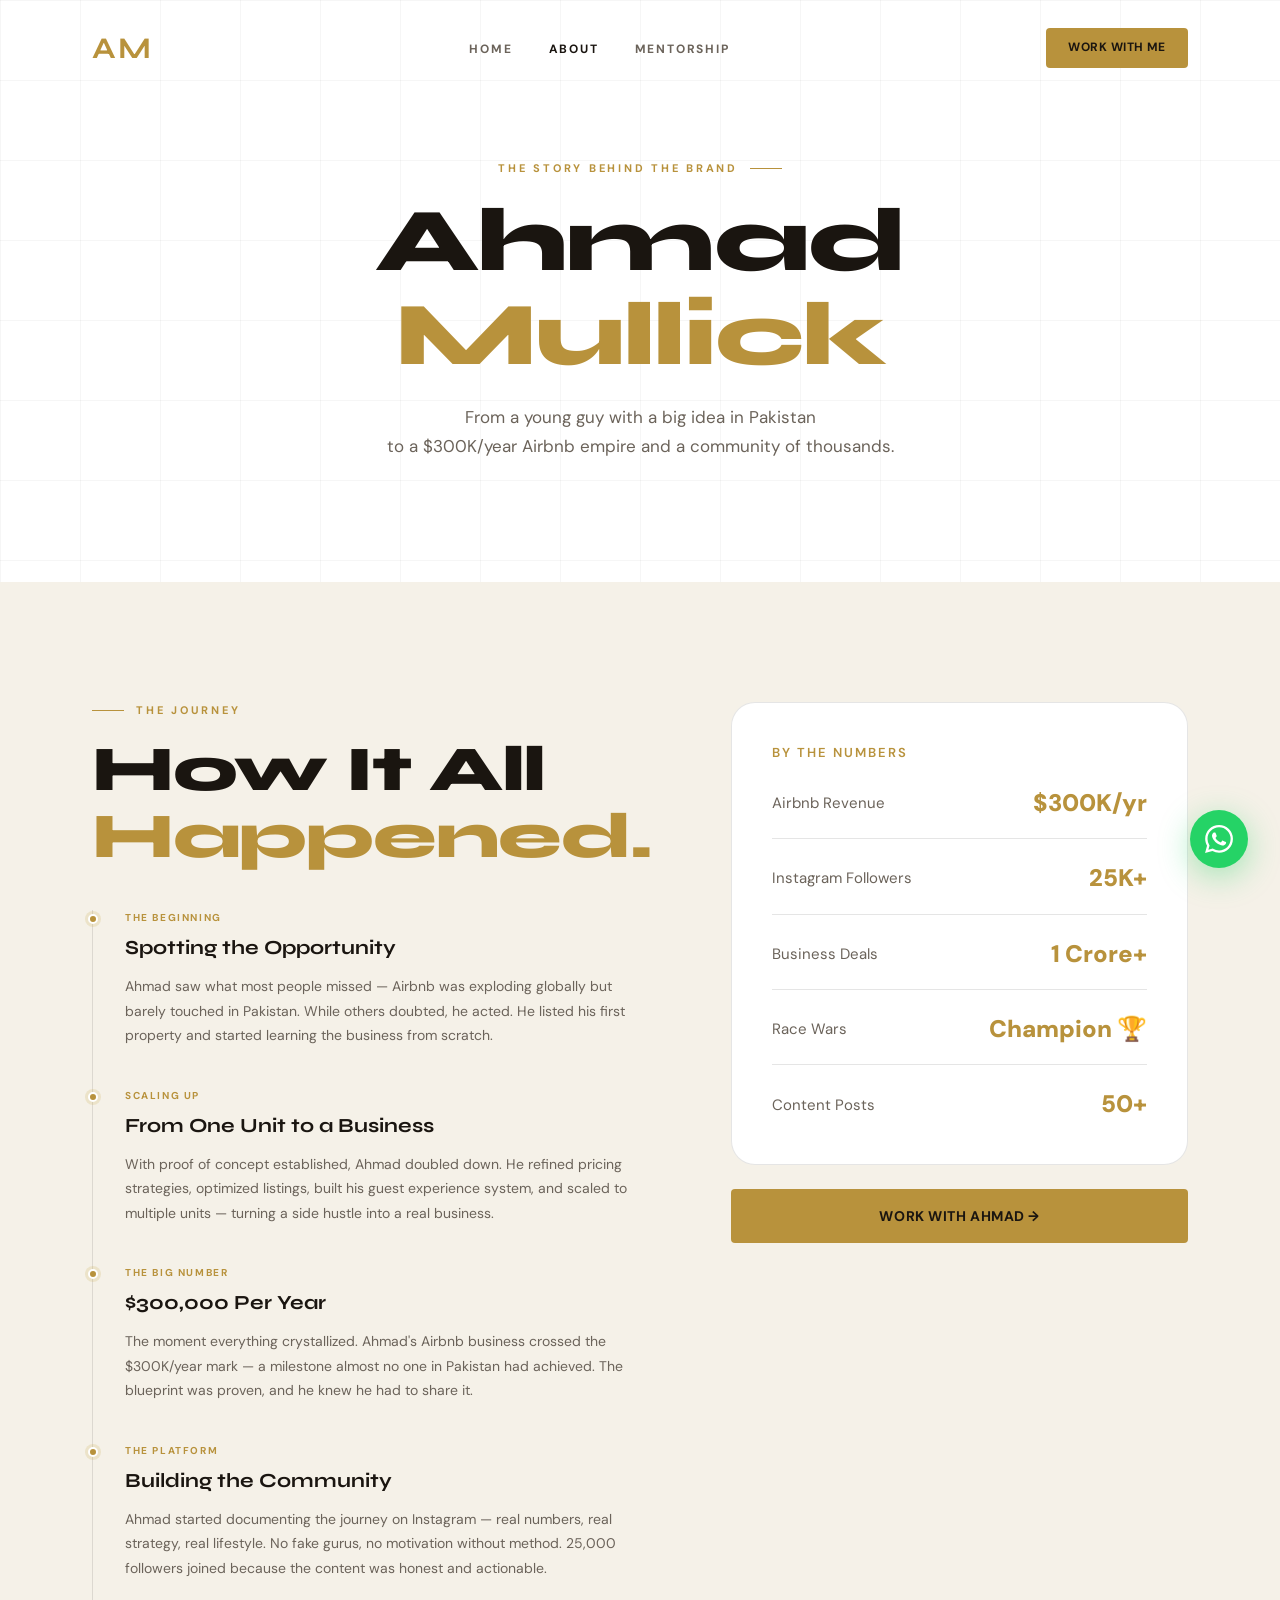
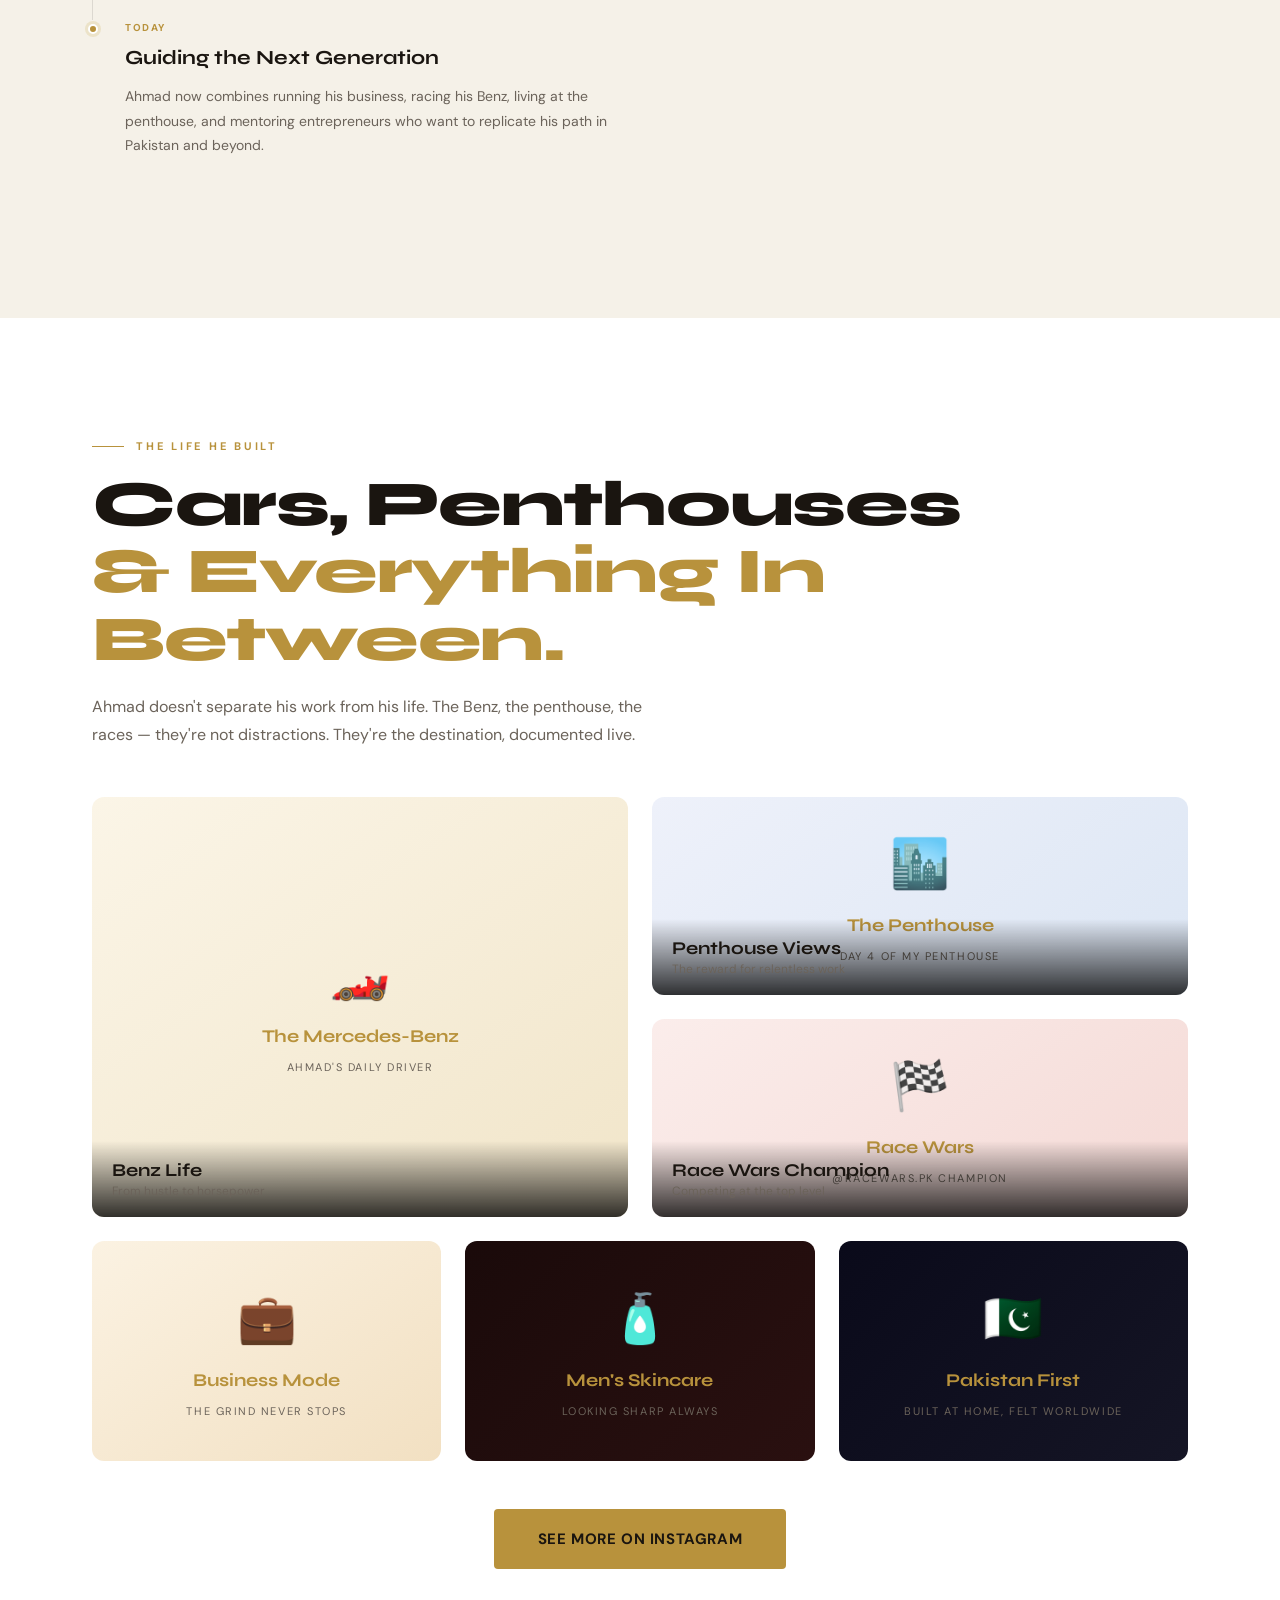
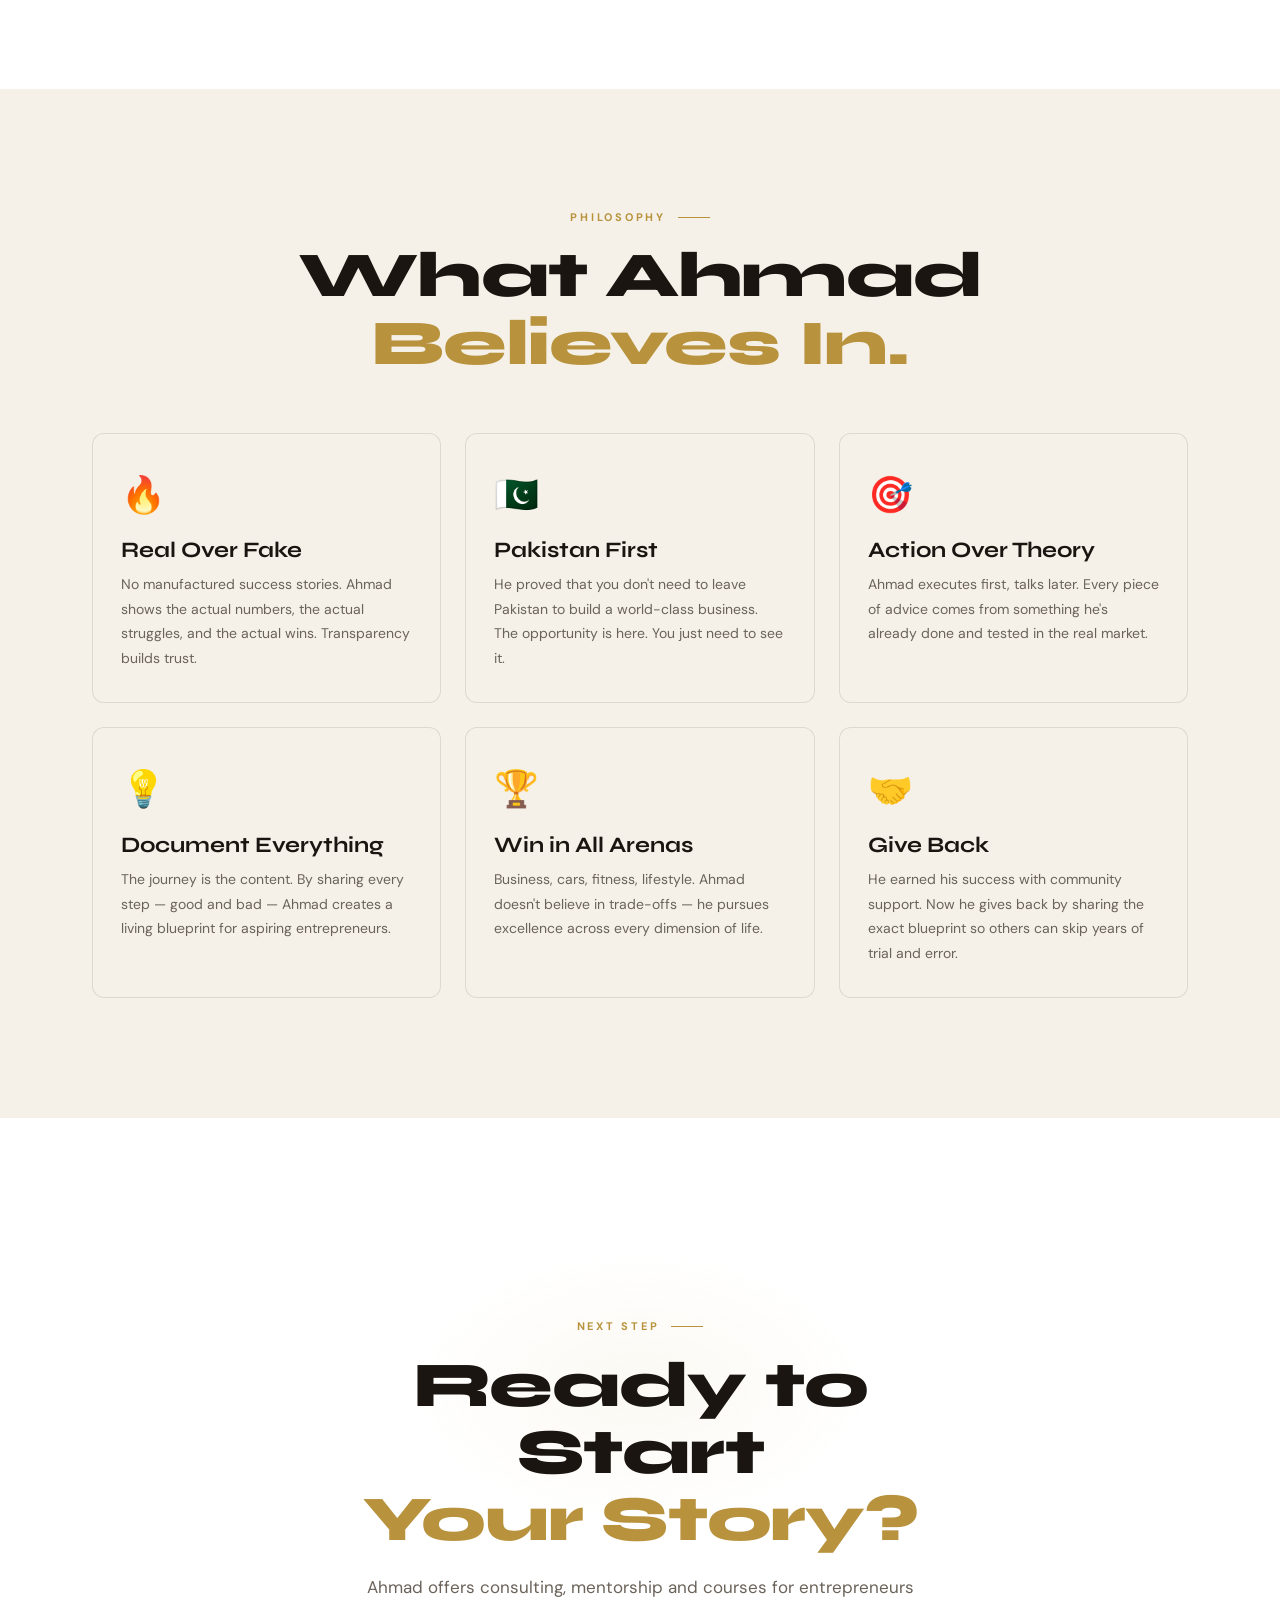
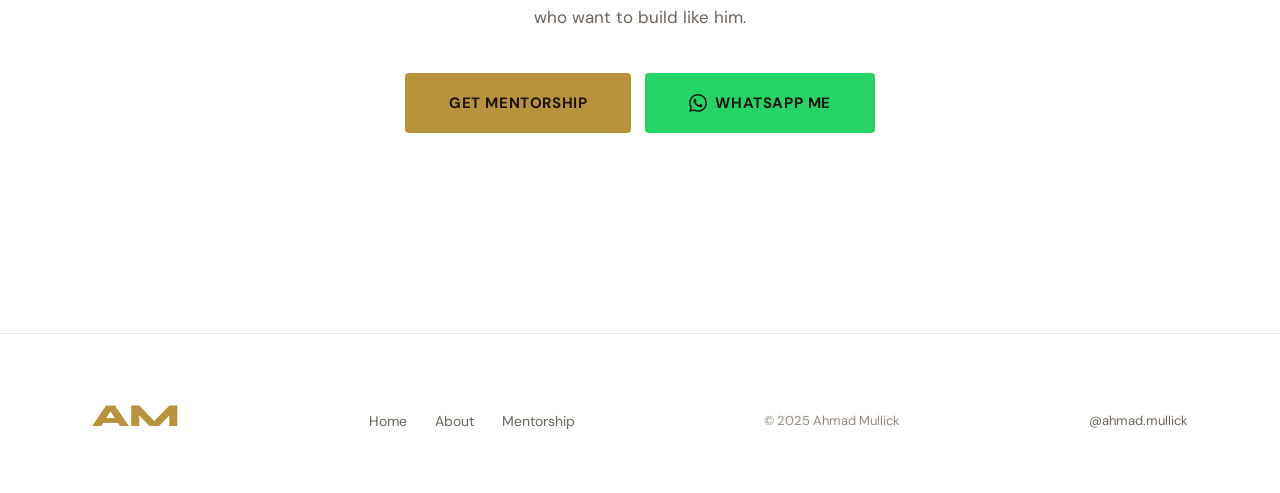
==== commit 9bd81078: "Switch headings to Syne — bold, clean, simple sans-serif User feedback: previous Cormorant Garamond " ====
--- a/about.html
+++ b/about.html
@@ -5,9 +5,10 @@
   <meta name="viewport" content="width=device-width, initial-scale=1.0" />
   <title>About Ahmad Mullick — The Story</title>
   <meta name="description" content="The full story of Ahmad Mullick — from starting Airbnb in Pakistan to $300K/year, Race Wars champion, and business mentor." />
+
   <link rel="preconnect" href="https://fonts.googleapis.com" />
   <link rel="preconnect" href="https://fonts.gstatic.com" crossorigin />
-  <link href="https://fonts.googleapis.com/css2?family=Cormorant+Garamond:ital,wght@0,400;0,600;0,700;1,400;1,600;1,700&family=DM+Sans:wght@300;400;500;600;700&display=swap" rel="stylesheet" />
+  <link href="https://fonts.googleapis.com/css2?family=Syne:wght@700;800&family=DM+Sans:wght@300;400;500;600;700&display=swap" rel="stylesheet" />
   <link rel="stylesheet" href="styles.css" />
 </head>
 <body>
@@ -91,23 +92,23 @@
             <div style="display:flex;flex-direction:column;gap:20px;">
               <div style="display:flex;justify-content:space-between;align-items:center;padding-bottom:16px;border-bottom:1px solid var(--border);">
                 <span style="font-size:15px;color:var(--text-muted);">Airbnb Revenue</span>
-                <span style="font-family:'Playfair Display',serif;font-size:24px;font-weight:900;color:var(--gold);">$300K/yr</span>
+                <span style="font-size:24px;font-weight:900;color:var(--gold);">$300K/yr</span>
               </div>
               <div style="display:flex;justify-content:space-between;align-items:center;padding-bottom:16px;border-bottom:1px solid var(--border);">
                 <span style="font-size:15px;color:var(--text-muted);">Instagram Followers</span>
-                <span style="font-family:'Playfair Display',serif;font-size:24px;font-weight:900;color:var(--gold);">25K+</span>
+                <span style="font-size:24px;font-weight:900;color:var(--gold);">25K+</span>
               </div>
               <div style="display:flex;justify-content:space-between;align-items:center;padding-bottom:16px;border-bottom:1px solid var(--border);">
                 <span style="font-size:15px;color:var(--text-muted);">Business Deals</span>
-                <span style="font-family:'Playfair Display',serif;font-size:24px;font-weight:900;color:var(--gold);">1 Crore+</span>
+                <span style="font-size:24px;font-weight:900;color:var(--gold);">1 Crore+</span>
               </div>
               <div style="display:flex;justify-content:space-between;align-items:center;padding-bottom:16px;border-bottom:1px solid var(--border);">
                 <span style="font-size:15px;color:var(--text-muted);">Race Wars</span>
-                <span style="font-family:'Playfair Display',serif;font-size:24px;font-weight:900;color:var(--gold);">Champion 🏆</span>
+                <span style="font-size:24px;font-weight:900;color:var(--gold);">Champion 🏆</span>
               </div>
               <div style="display:flex;justify-content:space-between;align-items:center;">
                 <span style="font-size:15px;color:var(--text-muted);">Content Posts</span>
-                <span style="font-family:'Playfair Display',serif;font-size:24px;font-weight:900;color:var(--gold);">50+</span>
+                <span style="font-size:24px;font-weight:900;color:var(--gold);">50+</span>
               </div>
             </div>
           </div>
--- a/styles.css
+++ b/styles.css
@@ -40,7 +40,7 @@
 .gold { color: var(--gold); }
 
 /* ─── TYPOGRAPHY ─────────── */
-h1, h2, h3, h4 { font-family: 'Cormorant Garamond', serif; line-height: 1.05; }
+h1, h2, h3, h4 { font-family: 'Syne', serif; line-height: 1.05; }
 
 .eyebrow {
   display: flex;
@@ -227,7 +227,7 @@
   padding: 0 32px;
 }
 .nav-logo {
-  font-family: 'Cormorant Garamond', serif;
+  font-family: 'Syne', serif;
   font-size: 30px;
   font-weight: 700;
   color: var(--gold);
@@ -286,7 +286,7 @@
   z-index: 2;
 }
 .intro-logo {
-  font-family: 'Cormorant Garamond', serif;
+  font-family: 'Syne', serif;
   font-size: clamp(100px, 22vw, 160px);
   font-weight: 700;
   color: var(--gold);
@@ -308,7 +308,7 @@
 }
 @keyframes iExpand { to { width: 240px; } }
 .intro-name {
-  font-family: 'Cormorant Garamond', serif;
+  font-family: 'Syne', serif;
   font-size: clamp(22px, 5vw, 34px);
   font-weight: 600;
   color: #e8dfd2; /* hardcoded light — dark intro background */
@@ -389,7 +389,7 @@
   z-index: 0;
 }
 .hero-name-bg {
-  font-family: 'Cormorant Garamond', serif;
+  font-family: 'Syne', serif;
   font-size: clamp(72px, 16vw, 200px);
   font-weight: 900;
   line-height: 0.88;
@@ -435,7 +435,7 @@
   50% { transform: scale(1.5); opacity: 0.5; }
 }
 .hero-headline {
-  font-family: 'Cormorant Garamond', serif;
+  font-family: 'Syne', serif;
   font-size: clamp(52px, 8vw, 96px);
   font-weight: 900;
   line-height: 0.95;
@@ -464,7 +464,7 @@
 }
 .hero-stat-item { }
 .hsi-num {
-  font-family: 'Cormorant Garamond', serif;
+  font-family: 'Syne', serif;
   font-size: 32px;
   font-weight: 900;
   color: var(--white);
@@ -514,7 +514,7 @@
   background: radial-gradient(ellipse 60% 60% at 50% 40%, rgba(201,168,76,0.08) 0%, transparent 70%);
 }
 .photo-initials {
-  font-family: 'Cormorant Garamond', serif;
+  font-family: 'Syne', serif;
   font-size: 80px;
   font-weight: 900;
   color: var(--gold);
@@ -571,7 +571,7 @@
   align-items: center;
 }
 .photo-tag-name {
-  font-family: 'Cormorant Garamond', serif;
+  font-family: 'Syne', serif;
   font-size: 16px;
   font-weight: 700;
   color: var(--white);
@@ -675,11 +675,11 @@
   text-align: center;
 }
 .sa-icon { font-size: 40px; }
-.sa-num { font-family: 'Cormorant Garamond', serif; font-size: 36px; font-weight: 900; color: var(--gold); }
+.sa-num { font-family: 'Syne', serif; font-size: 36px; font-weight: 900; color: var(--gold); }
 .sa-label { font-size: 11px; font-weight: 700; letter-spacing: 0.14em; text-transform: uppercase; color: var(--muted); }
 
 .story-quote {
-  font-family: 'Cormorant Garamond', serif;
+  font-family: 'Syne', serif;
   font-size: clamp(20px, 3vw, 28px);
   font-weight: 700;
   color: var(--white);
@@ -719,7 +719,7 @@
 .pillar-card:hover { background: var(--black-3); }
 .pillar-card:hover::after { opacity: 1; }
 .pillar-num {
-  font-family: 'Cormorant Garamond', serif;
+  font-family: 'Syne', serif;
   font-size: 64px;
   font-weight: 900;
   color: transparent;
@@ -729,7 +729,7 @@
 }
 .pillar-icon { font-size: 40px; margin-bottom: 16px; display: block; }
 .pillar-title {
-  font-family: 'Cormorant Garamond', serif;
+  font-family: 'Syne', serif;
   font-size: 26px;
   font-weight: 700;
   color: var(--white);
@@ -788,7 +788,7 @@
 .lf-business { background: linear-gradient(145deg, #FBF2E2, #F2E0C2); }
 .life-icon { font-size: 44px; }
 .life-label {
-  font-family: 'Cormorant Garamond', serif;
+  font-family: 'Syne', serif;
   font-size: 18px;
   font-weight: 700;
   color: var(--gold);
@@ -828,7 +828,7 @@
 .win-item:hover { background: var(--black-3); }
 .wi-icon { font-size: 28px; margin-bottom: 16px; }
 .wi-num {
-  font-family: 'Cormorant Garamond', serif;
+  font-family: 'Syne', serif;
   font-size: clamp(36px, 4vw, 52px);
   font-weight: 900;
   color: var(--gold);
@@ -893,14 +893,14 @@
 }
 .pkg-icon { font-size: 36px; margin-bottom: 16px; }
 .pkg-name {
-  font-family: 'Cormorant Garamond', serif;
+  font-family: 'Syne', serif;
   font-size: 22px;
   font-weight: 700;
   color: var(--white);
   margin-bottom: 6px;
 }
 .pkg-price {
-  font-family: 'Cormorant Garamond', serif;
+  font-family: 'Syne', serif;
   font-size: 40px;
   font-weight: 900;
   color: var(--gold);
@@ -975,7 +975,7 @@
   margin-bottom: 6px;
 }
 .course-name {
-  font-family: 'Cormorant Garamond', serif;
+  font-family: 'Syne', serif;
   font-size: 19px;
   font-weight: 700;
   color: var(--white);
@@ -991,7 +991,7 @@
   border-top: 1px solid var(--border);
 }
 .course-price {
-  font-family: 'Cormorant Garamond', serif;
+  font-family: 'Syne', serif;
   font-size: 22px;
   font-weight: 900;
   color: var(--gold);
@@ -1059,7 +1059,7 @@
   pointer-events: none;
 }
 .cta-title {
-  font-family: 'Cormorant Garamond', serif;
+  font-family: 'Syne', serif;
   font-size: clamp(36px, 5vw, 64px);
   font-weight: 900;
   color: var(--white);
@@ -1086,7 +1086,7 @@
 }
 .footer-brand {}
 .footer-logo {
-  font-family: 'Cormorant Garamond', serif;
+  font-family: 'Syne', serif;
   font-size: 32px;
   font-weight: 900;
   color: var(--gold);
@@ -1315,7 +1315,7 @@
 .section-eyebrow.center::before { display: none; }
 .section-eyebrow.center::after { content: ''; display: block; width: 32px; height: 1px; background: var(--gold); flex-shrink: 0; }
 .section-title {
-  font-family: 'Cormorant Garamond', serif;
+  font-family: 'Syne', serif;
   font-size: clamp(36px, 5vw, 64px);
   font-weight: 900; line-height: 1.05; color: var(--white);
   letter-spacing: -0.02em; margin-bottom: 20px;
@@ -1353,7 +1353,7 @@
   letter-spacing: 0.16em; text-transform: uppercase;
   color: var(--gold); margin-bottom: 6px;
 }
-.timeline-title { font-family: 'Cormorant Garamond', serif; font-size: 20px; font-weight: 700; color: var(--white); margin-bottom: 10px; }
+.timeline-title { font-family: 'Syne', serif; font-size: 20px; font-weight: 700; color: var(--white); margin-bottom: 10px; }
 .timeline-text { font-size: 14px; color: var(--muted); line-height: 1.75; }
 
 /* Lifestyle / car showcase */
@@ -1373,14 +1373,14 @@
 .cp-3 { background: linear-gradient(145deg, #FBEDEB, #F4D9D5); }
 .cp-4 { background: linear-gradient(145deg, #FBF2E2, #F2E0C2); }
 .cp-icon { font-size: 48px; }
-.cp-label { font-family: 'Cormorant Garamond', serif; font-size: 18px; font-weight: 700; color: var(--gold); }
+.cp-label { font-family: 'Syne', serif; font-size: 18px; font-weight: 700; color: var(--gold); }
 .cp-tag { font-size: 11px; letter-spacing: 0.14em; text-transform: uppercase; color: var(--muted); }
 .car-caption {
   position: absolute; bottom: 0; left: 0; right: 0;
   background: linear-gradient(to top, rgba(0,0,0,0.8) 0%, transparent 100%);
   padding: 20px 20px 16px;
 }
-.car-caption h4 { font-family: 'Cormorant Garamond', serif; font-size: 18px; color: var(--white); margin-bottom: 2px; }
+.car-caption h4 { font-family: 'Syne', serif; font-size: 18px; color: var(--white); margin-bottom: 2px; }
 .car-caption p { font-size: 12px; color: var(--muted); }
 
 /* Values / content cards */
@@ -1393,7 +1393,7 @@
 }
 .content-card:hover { border-color: var(--border-gold); transform: translateY(-4px); }
 .cc-icon { font-size: 36px; margin-bottom: 16px; }
-.content-card h3 { font-family: 'Cormorant Garamond', serif; font-size: 22px; font-weight: 700; color: var(--white); margin-bottom: 10px; }
+.content-card h3 { font-family: 'Syne', serif; font-size: 22px; font-weight: 700; color: var(--white); margin-bottom: 10px; }
 .content-card p { font-size: 14px; color: var(--muted); line-height: 1.75; }
 
 /* Contact CTA (inner pages) */
@@ -1428,8 +1428,8 @@
   padding: 5px 16px; border-radius: 0 0 8px 8px;
 }
 .service-icon { font-size: 36px; margin-bottom: 16px; }
-.service-name { font-family: 'Cormorant Garamond', serif; font-size: 22px; font-weight: 700; color: var(--white); margin-bottom: 6px; }
-.service-price { font-family: 'Cormorant Garamond', serif; font-size: 40px; font-weight: 900; color: var(--gold); line-height: 1; margin-bottom: 4px; }
+.service-name { font-family: 'Syne', serif; font-size: 22px; font-weight: 700; color: var(--white); margin-bottom: 6px; }
+.service-price { font-family: 'Syne', serif; font-size: 40px; font-weight: 900; color: var(--gold); line-height: 1; margin-bottom: 4px; }
 .service-price-note { font-size: 12px; color: var(--muted); margin-bottom: 16px; }
 .service-desc { font-size: 14px; color: var(--muted); line-height: 1.7; margin-bottom: 20px; flex: 1; }
 .service-features { list-style: none; margin-bottom: 28px; }
@@ -1447,8 +1447,8 @@
 @media (max-width: 640px) { .steps-grid { grid-template-columns: 1fr; } }
 .step-card { background: var(--black-2); padding: 40px 28px; transition: background var(--transition); }
 .step-card:hover { background: var(--black-3); }
-.step-num { font-family: 'Cormorant Garamond', serif; font-size: 56px; font-weight: 900; color: transparent; -webkit-text-stroke: 1px rgba(201,168,76,0.25); line-height: 1; margin-bottom: 16px; }
-.step-title { font-family: 'Cormorant Garamond', serif; font-size: 20px; font-weight: 700; color: var(--white); margin-bottom: 10px; }
+.step-num { font-family: 'Syne', serif; font-size: 56px; font-weight: 900; color: transparent; -webkit-text-stroke: 1px rgba(201,168,76,0.25); line-height: 1; margin-bottom: 16px; }
+.step-title { font-family: 'Syne', serif; font-size: 20px; font-weight: 700; color: var(--white); margin-bottom: 10px; }
 .step-text { font-size: 14px; color: var(--muted); line-height: 1.75; }
 
 /* Testimonials alias */
@@ -1465,7 +1465,7 @@
   background: linear-gradient(145deg, rgba(201,168,76,0.05), var(--black-2));
 }
 @media (max-width: 640px) { .cta-block { padding: 48px 20px; } }
-.cta-block-title { font-family: 'Cormorant Garamond', serif; font-size: clamp(32px, 5vw, 56px); font-weight: 900; color: var(--white); line-height: 1.05; margin-bottom: 16px; }
+.cta-block-title { font-family: 'Syne', serif; font-size: clamp(32px, 5vw, 56px); font-weight: 900; color: var(--white); line-height: 1.05; margin-bottom: 16px; }
 .cta-block-text { font-size: 16px; color: var(--muted); line-height: 1.8; max-width: 580px; margin: 0 auto 36px; }
 .cta-block-btns { display: flex; gap: 14px; justify-content: center; flex-wrap: wrap; }
 
@@ -1497,10 +1497,10 @@
 }
 .product-body { padding: 22px; }
 .product-category { font-size: 10px; font-weight: 700; letter-spacing: 0.15em; text-transform: uppercase; color: var(--gold); margin-bottom: 6px; }
-.product-name { font-family: 'Cormorant Garamond', serif; font-size: 18px; font-weight: 700; color: var(--white); margin-bottom: 8px; line-height: 1.25; }
+.product-name { font-family: 'Syne', serif; font-size: 18px; font-weight: 700; color: var(--white); margin-bottom: 8px; line-height: 1.25; }
 .product-desc { font-size: 13px; color: var(--muted); line-height: 1.65; margin-bottom: 16px; }
 .product-footer { display: flex; justify-content: space-between; align-items: flex-end; padding-top: 14px; border-top: 1px solid var(--border); }
-.product-price { font-family: 'Cormorant Garamond', serif; font-size: 22px; font-weight: 900; color: var(--gold); }
+.product-price { font-family: 'Syne', serif; font-size: 22px; font-weight: 900; color: var(--gold); }
 .product-price-sub { font-size: 11px; color: var(--muted); margin-top: 2px; }
 
 /* Featured product */
@@ -1524,7 +1524,7 @@
   padding: 6px 14px; border-radius: 4px;
 }
 .fp-tag { font-size: 11px; font-weight: 700; letter-spacing: 0.15em; text-transform: uppercase; color: var(--gold); margin-bottom: 8px; }
-.fp-title { font-family: 'Cormorant Garamond', serif; font-size: clamp(28px, 3.5vw, 42px); font-weight: 900; color: var(--white); line-height: 1.1; margin-bottom: 16px; }
+.fp-title { font-family: 'Syne', serif; font-size: clamp(28px, 3.5vw, 42px); font-weight: 900; color: var(--white); line-height: 1.1; margin-bottom: 16px; }
 .fp-desc { font-size: 15px; color: var(--muted); line-height: 1.8; margin-bottom: 24px; }
 .fp-includes { margin-bottom: 24px; }
 .fp-includes-title { font-size: 11px; font-weight: 700; letter-spacing: 0.14em; text-transform: uppercase; color: var(--muted); margin-bottom: 12px; }
@@ -1532,7 +1532,7 @@
 .fp-includes li { font-size: 13px; color: var(--muted); display: flex; align-items: center; gap: 6px; }
 .fp-includes li::before { content: '✓'; color: var(--gold); font-weight: 700; }
 .fp-price { margin-bottom: 24px; }
-.fp-price-main { font-family: 'Cormorant Garamond', serif; font-size: 40px; font-weight: 900; color: var(--gold); }
+.fp-price-main { font-family: 'Syne', serif; font-size: 40px; font-weight: 900; color: var(--gold); }
 .fp-price-note { font-size: 13px; color: var(--muted); margin-top: 4px; }
 .fp-ctas { display: flex; gap: 12px; flex-wrap: wrap; }
 .price-old { text-decoration: line-through; color: var(--muted); font-size: 14px; margin-right: 8px; }
@@ -1545,7 +1545,7 @@
 }
 @media (max-width: 640px) { .guarantee-inner { padding: 36px 20px; } }
 .guarantee-icon { font-size: 56px; margin-bottom: 20px; }
-.guarantee-title { font-family: 'Cormorant Garamond', serif; font-size: clamp(28px, 4vw, 40px); font-weight: 900; color: var(--white); margin-bottom: 16px; }
+.guarantee-title { font-family: 'Syne', serif; font-size: clamp(28px, 4vw, 40px); font-weight: 900; color: var(--white); margin-bottom: 16px; }
 .guarantee-text { font-size: 16px; color: var(--muted); line-height: 1.8; margin-bottom: 32px; }
 
 /* Category tabs fix */
@@ -1637,7 +1637,7 @@
   animation: dotPulse 2s ease-in-out infinite;
 }
 .mh-headline {
-  font-family: 'Cormorant Garamond', serif;
+  font-family: 'Syne', serif;
   font-size: clamp(48px, 7.5vw, 92px);
   font-weight: 700;
   line-height: 1.0;
@@ -1664,7 +1664,7 @@
 }
 .mt-item { }
 .mt-num {
-  font-family: 'Cormorant Garamond', serif;
+  font-family: 'Syne', serif;
   font-size: 30px;
   font-weight: 700;
   color: var(--white);
@@ -1714,7 +1714,7 @@
   border-top: 1px solid var(--border-gold);
 }
 .mhc-name {
-  font-family: 'Cormorant Garamond', serif;
+  font-family: 'Syne', serif;
   font-size: 26px;
   font-weight: 700;
   color: var(--white);
@@ -1769,7 +1769,7 @@
 .pain-card:hover { border-color: var(--border-gold); transform: translateY(-4px); }
 .pain-icon { font-size: 32px; margin-bottom: 16px; }
 .pain-title {
-  font-family: 'Cormorant Garamond', serif;
+  font-family: 'Syne', serif;
   font-size: 22px;
   font-weight: 700;
   color: var(--white);
@@ -1808,7 +1808,7 @@
 }
 .benefit-body { }
 .benefit-title {
-  font-family: 'Cormorant Garamond', serif;
+  font-family: 'Syne', serif;
   font-size: 20px;
   font-weight: 700;
   color: var(--white);
@@ -1835,7 +1835,7 @@
 }
 .how-card:hover { background: var(--black-3); }
 .how-num {
-  font-family: 'Cormorant Garamond', serif;
+  font-family: 'Syne', serif;
   font-size: 60px;
   font-weight: 700;
   color: transparent;
@@ -1844,7 +1844,7 @@
   margin-bottom: 16px;
 }
 .how-title {
-  font-family: 'Cormorant Garamond', serif;
+  font-family: 'Syne', serif;
   font-size: 20px;
   font-weight: 700;
   color: var(--white);
@@ -1874,7 +1874,7 @@
 .fomo-block .eyebrow { justify-content: center; color: var(--gold); }
 .fomo-block .eyebrow::before, .fomo-block .eyebrow::after { background: var(--gold); }
 .fomo-title {
-  font-family: 'Cormorant Garamond', serif;
+  font-family: 'Syne', serif;
   font-size: clamp(30px, 4.5vw, 52px);
   font-weight: 700;
   color: #e8dfd2;
@@ -1924,7 +1924,7 @@
 }
 .faq-item:hover { border-color: var(--border-gold); }
 .faq-q {
-  font-family: 'Cormorant Garamond', serif;
+  font-family: 'Syne', serif;
   font-size: 20px;
   font-weight: 700;
   color: var(--white);
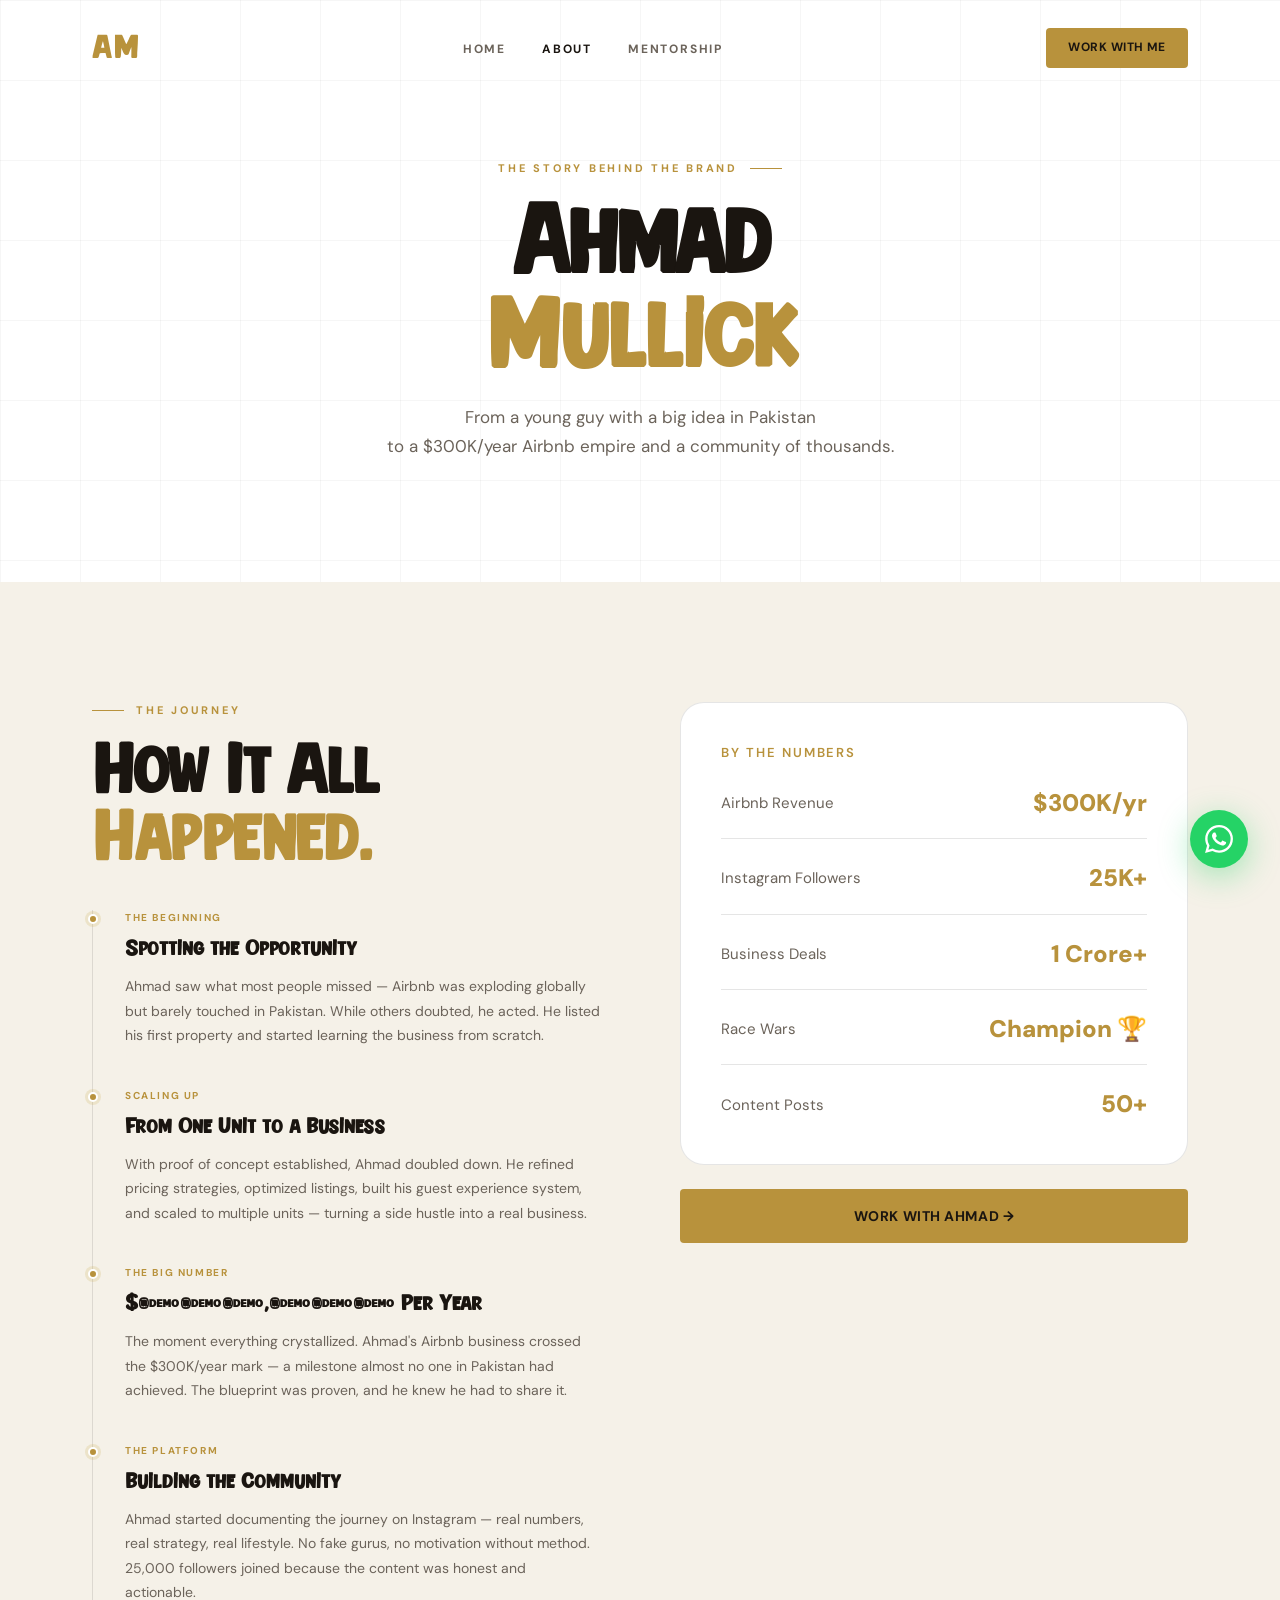
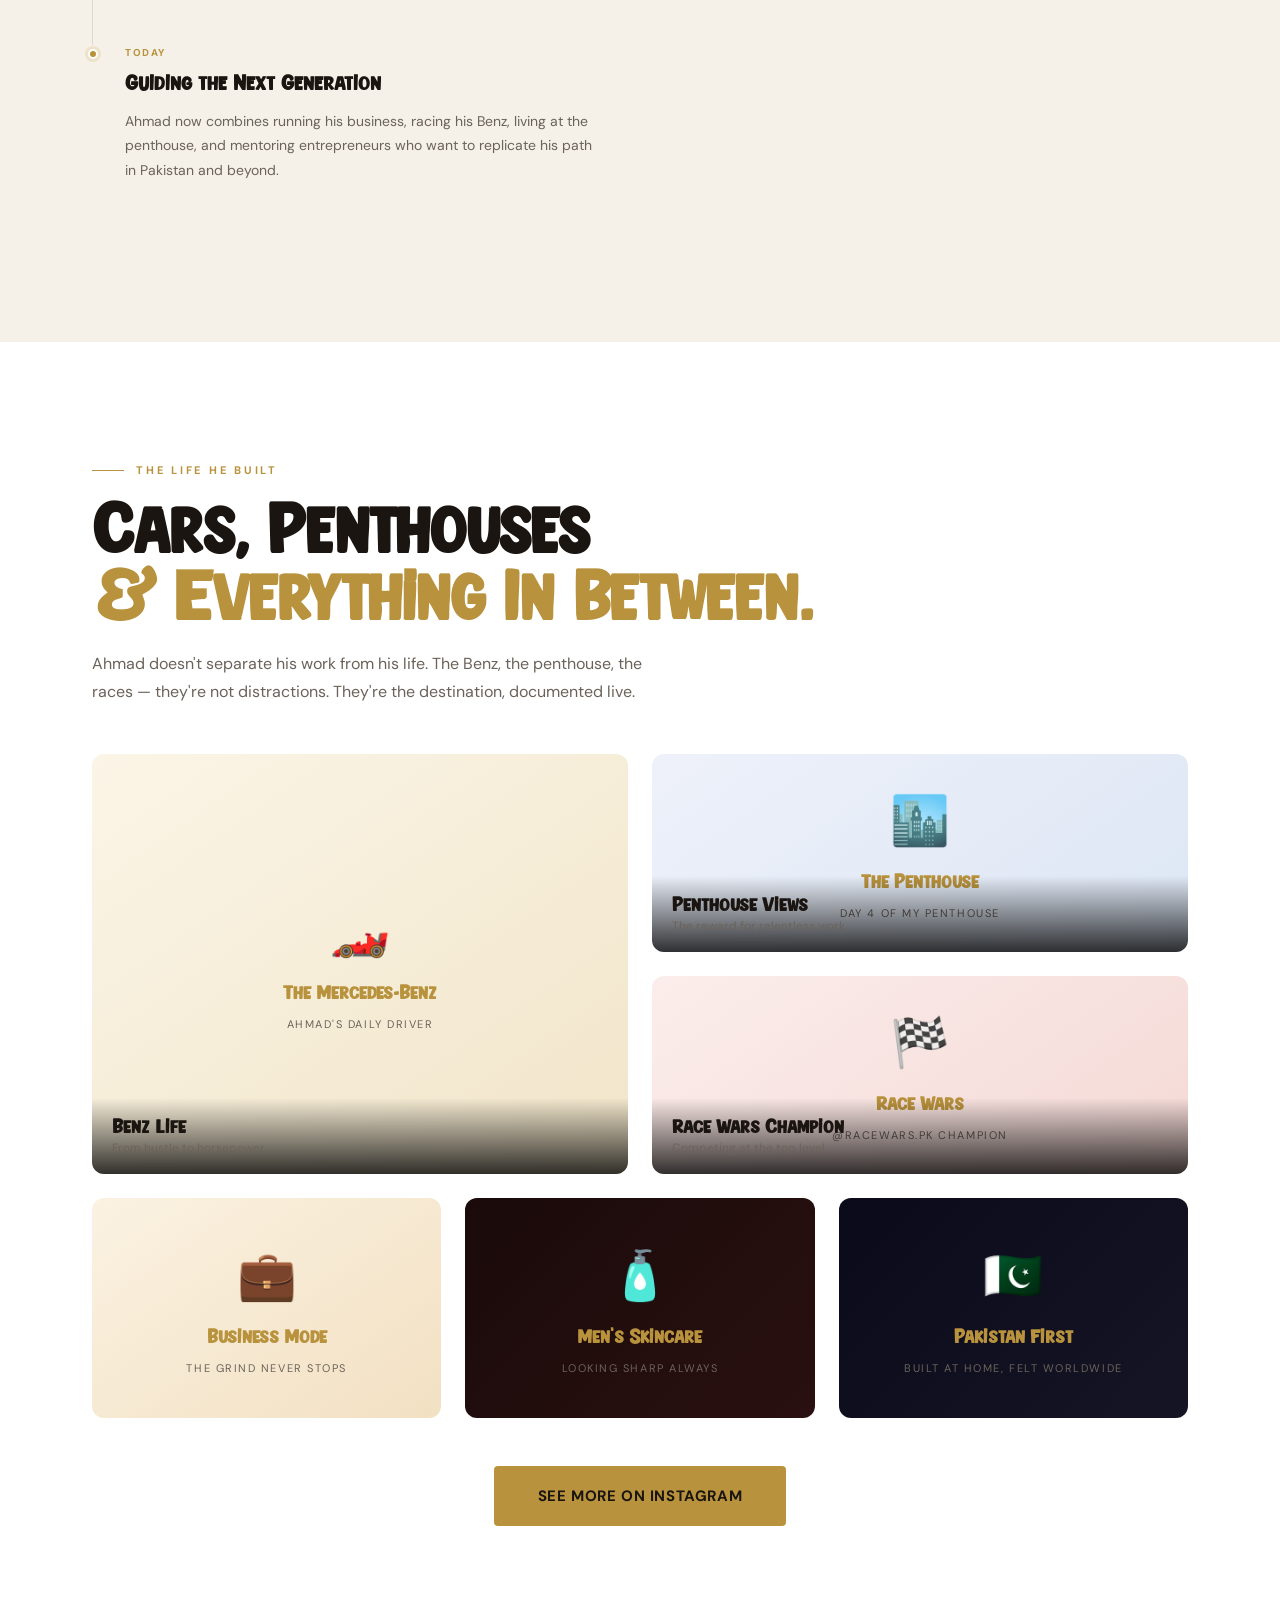
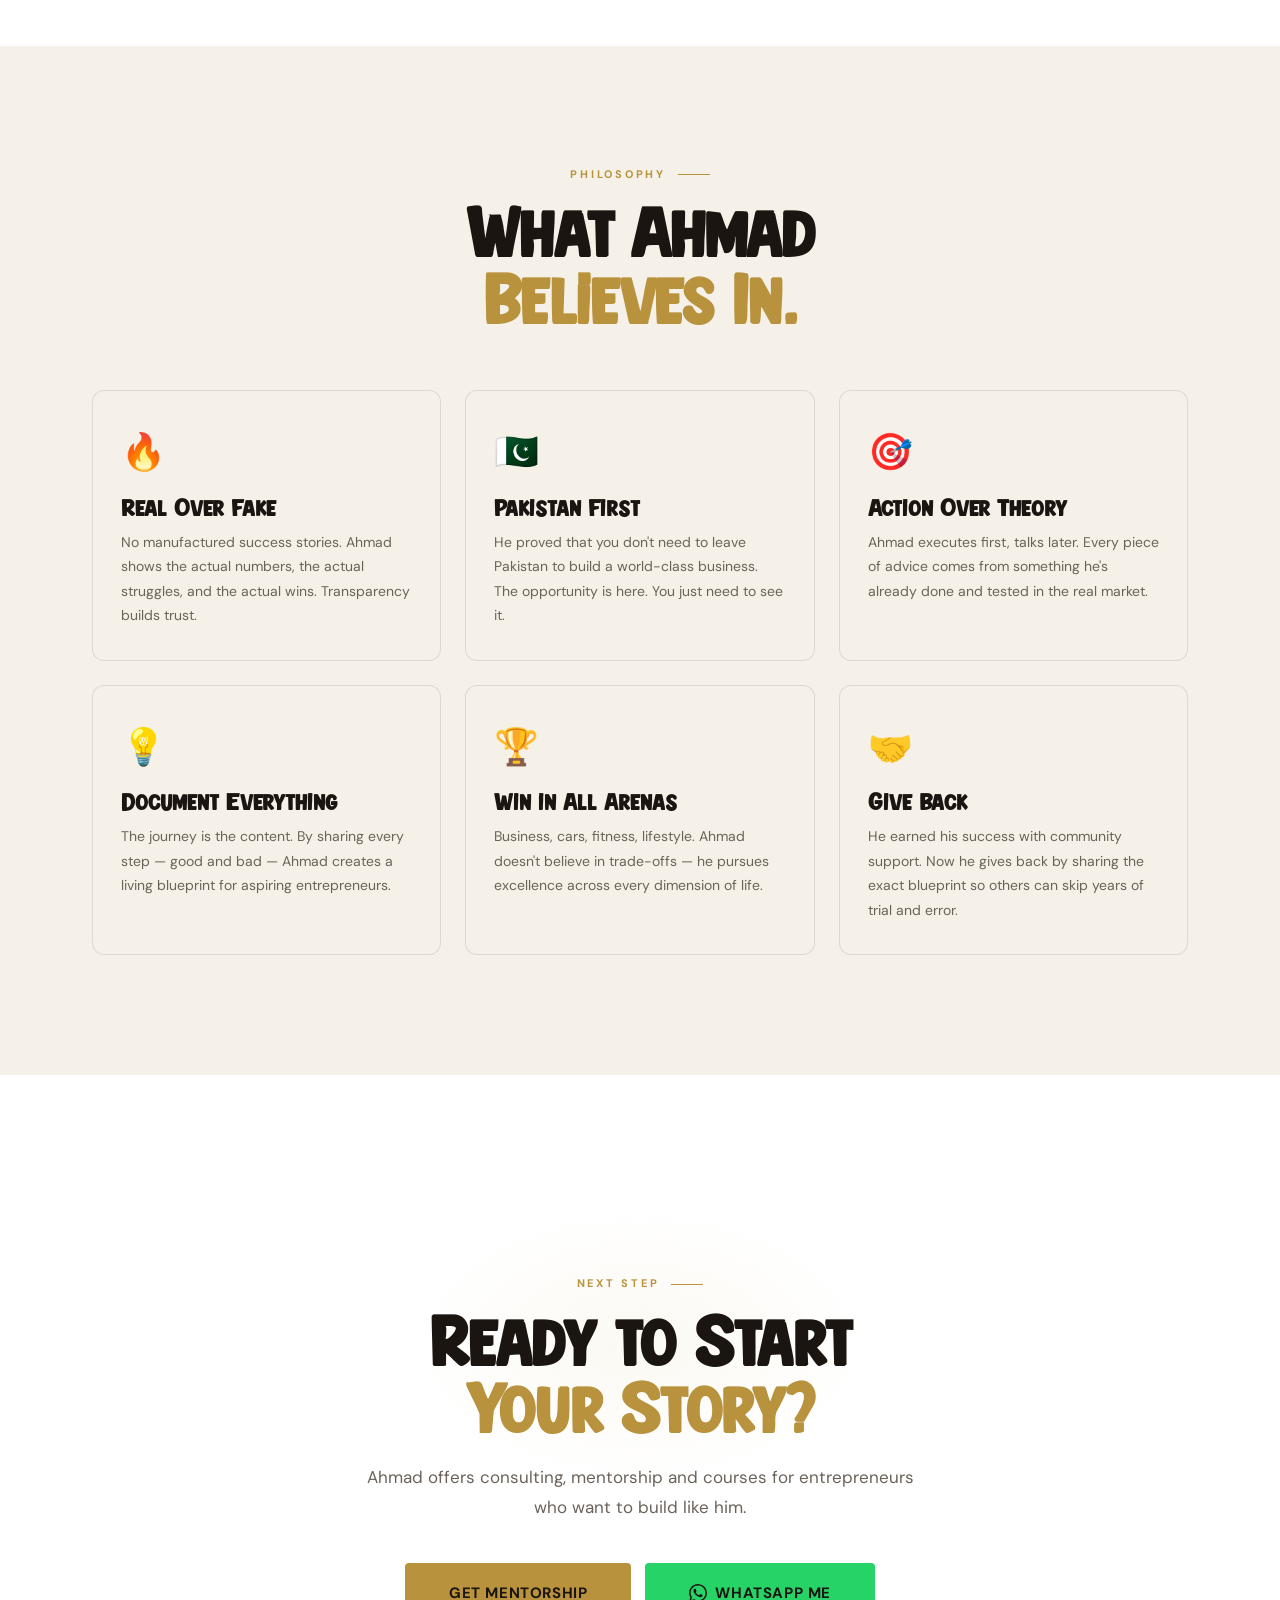
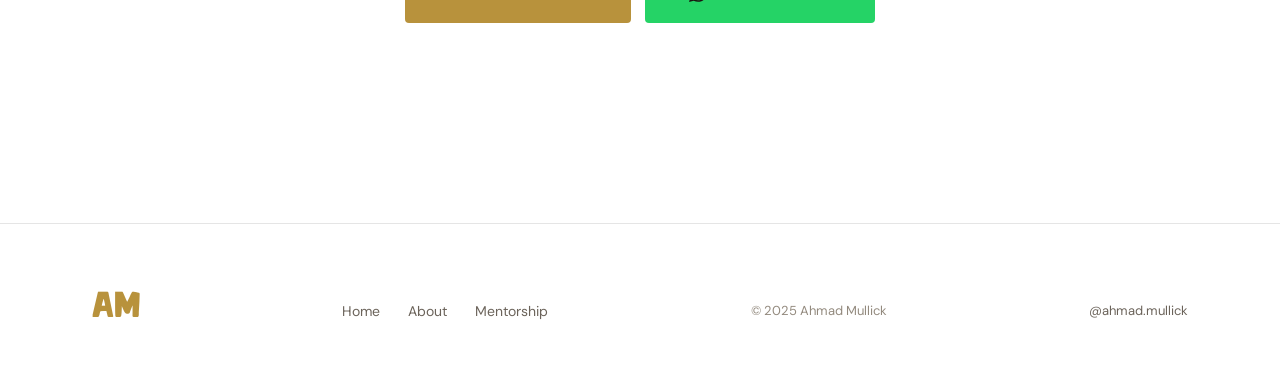
==== commit 2d121638: "Use Every Run custom font for all headings — simple bold clean per user" ====
--- a/about.html
+++ b/about.html
@@ -8,7 +8,7 @@
 
   <link rel="preconnect" href="https://fonts.googleapis.com" />
   <link rel="preconnect" href="https://fonts.gstatic.com" crossorigin />
-  <link href="https://fonts.googleapis.com/css2?family=Syne:wght@700;800&family=DM+Sans:wght@300;400;500;600;700&display=swap" rel="stylesheet" />
+  <link href="https://fonts.googleapis.com/css2?family=DM+Sans:wght@300;400;500;600;700&display=swap" rel="stylesheet" />
   <link rel="stylesheet" href="styles.css" />
 </head>
 <body>
--- a/styles.css
+++ b/styles.css
@@ -1,3 +1,12 @@
+/* ─── CUSTOM FONT ─────────── */
+@font-face {
+  font-family: 'EveryRun';
+  src: url('fonts/EveryRun.ttf') format('truetype');
+  font-weight: normal;
+  font-style: normal;
+  font-display: swap;
+}
+
 /* ─── RESET & VARIABLES ─────────── */
 *, *::before, *::after { box-sizing: border-box; margin: 0; padding: 0; }
 
@@ -40,7 +49,7 @@
 .gold { color: var(--gold); }
 
 /* ─── TYPOGRAPHY ─────────── */
-h1, h2, h3, h4 { font-family: 'Syne', serif; line-height: 1.05; }
+h1, h2, h3, h4 { font-family: 'EveryRun', serif; line-height: 1.05; }
 
 .eyebrow {
   display: flex;
@@ -227,7 +236,7 @@
   padding: 0 32px;
 }
 .nav-logo {
-  font-family: 'Syne', serif;
+  font-family: 'EveryRun', serif;
   font-size: 30px;
   font-weight: 700;
   color: var(--gold);
@@ -286,7 +295,7 @@
   z-index: 2;
 }
 .intro-logo {
-  font-family: 'Syne', serif;
+  font-family: 'EveryRun', serif;
   font-size: clamp(100px, 22vw, 160px);
   font-weight: 700;
   color: var(--gold);
@@ -308,7 +317,7 @@
 }
 @keyframes iExpand { to { width: 240px; } }
 .intro-name {
-  font-family: 'Syne', serif;
+  font-family: 'EveryRun', serif;
   font-size: clamp(22px, 5vw, 34px);
   font-weight: 600;
   color: #e8dfd2; /* hardcoded light — dark intro background */
@@ -389,7 +398,7 @@
   z-index: 0;
 }
 .hero-name-bg {
-  font-family: 'Syne', serif;
+  font-family: 'EveryRun', serif;
   font-size: clamp(72px, 16vw, 200px);
   font-weight: 900;
   line-height: 0.88;
@@ -435,7 +444,7 @@
   50% { transform: scale(1.5); opacity: 0.5; }
 }
 .hero-headline {
-  font-family: 'Syne', serif;
+  font-family: 'EveryRun', serif;
   font-size: clamp(52px, 8vw, 96px);
   font-weight: 900;
   line-height: 0.95;
@@ -464,7 +473,7 @@
 }
 .hero-stat-item { }
 .hsi-num {
-  font-family: 'Syne', serif;
+  font-family: 'EveryRun', serif;
   font-size: 32px;
   font-weight: 900;
   color: var(--white);
@@ -514,7 +523,7 @@
   background: radial-gradient(ellipse 60% 60% at 50% 40%, rgba(201,168,76,0.08) 0%, transparent 70%);
 }
 .photo-initials {
-  font-family: 'Syne', serif;
+  font-family: 'EveryRun', serif;
   font-size: 80px;
   font-weight: 900;
   color: var(--gold);
@@ -571,7 +580,7 @@
   align-items: center;
 }
 .photo-tag-name {
-  font-family: 'Syne', serif;
+  font-family: 'EveryRun', serif;
   font-size: 16px;
   font-weight: 700;
   color: var(--white);
@@ -675,11 +684,11 @@
   text-align: center;
 }
 .sa-icon { font-size: 40px; }
-.sa-num { font-family: 'Syne', serif; font-size: 36px; font-weight: 900; color: var(--gold); }
+.sa-num { font-family: 'EveryRun', serif; font-size: 36px; font-weight: 900; color: var(--gold); }
 .sa-label { font-size: 11px; font-weight: 700; letter-spacing: 0.14em; text-transform: uppercase; color: var(--muted); }
 
 .story-quote {
-  font-family: 'Syne', serif;
+  font-family: 'EveryRun', serif;
   font-size: clamp(20px, 3vw, 28px);
   font-weight: 700;
   color: var(--white);
@@ -719,7 +728,7 @@
 .pillar-card:hover { background: var(--black-3); }
 .pillar-card:hover::after { opacity: 1; }
 .pillar-num {
-  font-family: 'Syne', serif;
+  font-family: 'EveryRun', serif;
   font-size: 64px;
   font-weight: 900;
   color: transparent;
@@ -729,7 +738,7 @@
 }
 .pillar-icon { font-size: 40px; margin-bottom: 16px; display: block; }
 .pillar-title {
-  font-family: 'Syne', serif;
+  font-family: 'EveryRun', serif;
   font-size: 26px;
   font-weight: 700;
   color: var(--white);
@@ -788,7 +797,7 @@
 .lf-business { background: linear-gradient(145deg, #FBF2E2, #F2E0C2); }
 .life-icon { font-size: 44px; }
 .life-label {
-  font-family: 'Syne', serif;
+  font-family: 'EveryRun', serif;
   font-size: 18px;
   font-weight: 700;
   color: var(--gold);
@@ -828,7 +837,7 @@
 .win-item:hover { background: var(--black-3); }
 .wi-icon { font-size: 28px; margin-bottom: 16px; }
 .wi-num {
-  font-family: 'Syne', serif;
+  font-family: 'EveryRun', serif;
   font-size: clamp(36px, 4vw, 52px);
   font-weight: 900;
   color: var(--gold);
@@ -893,14 +902,14 @@
 }
 .pkg-icon { font-size: 36px; margin-bottom: 16px; }
 .pkg-name {
-  font-family: 'Syne', serif;
+  font-family: 'EveryRun', serif;
   font-size: 22px;
   font-weight: 700;
   color: var(--white);
   margin-bottom: 6px;
 }
 .pkg-price {
-  font-family: 'Syne', serif;
+  font-family: 'EveryRun', serif;
   font-size: 40px;
   font-weight: 900;
   color: var(--gold);
@@ -975,7 +984,7 @@
   margin-bottom: 6px;
 }
 .course-name {
-  font-family: 'Syne', serif;
+  font-family: 'EveryRun', serif;
   font-size: 19px;
   font-weight: 700;
   color: var(--white);
@@ -991,7 +1000,7 @@
   border-top: 1px solid var(--border);
 }
 .course-price {
-  font-family: 'Syne', serif;
+  font-family: 'EveryRun', serif;
   font-size: 22px;
   font-weight: 900;
   color: var(--gold);
@@ -1059,7 +1068,7 @@
   pointer-events: none;
 }
 .cta-title {
-  font-family: 'Syne', serif;
+  font-family: 'EveryRun', serif;
   font-size: clamp(36px, 5vw, 64px);
   font-weight: 900;
   color: var(--white);
@@ -1086,7 +1095,7 @@
 }
 .footer-brand {}
 .footer-logo {
-  font-family: 'Syne', serif;
+  font-family: 'EveryRun', serif;
   font-size: 32px;
   font-weight: 900;
   color: var(--gold);
@@ -1315,7 +1324,7 @@
 .section-eyebrow.center::before { display: none; }
 .section-eyebrow.center::after { content: ''; display: block; width: 32px; height: 1px; background: var(--gold); flex-shrink: 0; }
 .section-title {
-  font-family: 'Syne', serif;
+  font-family: 'EveryRun', serif;
   font-size: clamp(36px, 5vw, 64px);
   font-weight: 900; line-height: 1.05; color: var(--white);
   letter-spacing: -0.02em; margin-bottom: 20px;
@@ -1353,7 +1362,7 @@
   letter-spacing: 0.16em; text-transform: uppercase;
   color: var(--gold); margin-bottom: 6px;
 }
-.timeline-title { font-family: 'Syne', serif; font-size: 20px; font-weight: 700; color: var(--white); margin-bottom: 10px; }
+.timeline-title { font-family: 'EveryRun', serif; font-size: 20px; font-weight: 700; color: var(--white); margin-bottom: 10px; }
 .timeline-text { font-size: 14px; color: var(--muted); line-height: 1.75; }
 
 /* Lifestyle / car showcase */
@@ -1373,14 +1382,14 @@
 .cp-3 { background: linear-gradient(145deg, #FBEDEB, #F4D9D5); }
 .cp-4 { background: linear-gradient(145deg, #FBF2E2, #F2E0C2); }
 .cp-icon { font-size: 48px; }
-.cp-label { font-family: 'Syne', serif; font-size: 18px; font-weight: 700; color: var(--gold); }
+.cp-label { font-family: 'EveryRun', serif; font-size: 18px; font-weight: 700; color: var(--gold); }
 .cp-tag { font-size: 11px; letter-spacing: 0.14em; text-transform: uppercase; color: var(--muted); }
 .car-caption {
   position: absolute; bottom: 0; left: 0; right: 0;
   background: linear-gradient(to top, rgba(0,0,0,0.8) 0%, transparent 100%);
   padding: 20px 20px 16px;
 }
-.car-caption h4 { font-family: 'Syne', serif; font-size: 18px; color: var(--white); margin-bottom: 2px; }
+.car-caption h4 { font-family: 'EveryRun', serif; font-size: 18px; color: var(--white); margin-bottom: 2px; }
 .car-caption p { font-size: 12px; color: var(--muted); }
 
 /* Values / content cards */
@@ -1393,7 +1402,7 @@
 }
 .content-card:hover { border-color: var(--border-gold); transform: translateY(-4px); }
 .cc-icon { font-size: 36px; margin-bottom: 16px; }
-.content-card h3 { font-family: 'Syne', serif; font-size: 22px; font-weight: 700; color: var(--white); margin-bottom: 10px; }
+.content-card h3 { font-family: 'EveryRun', serif; font-size: 22px; font-weight: 700; color: var(--white); margin-bottom: 10px; }
 .content-card p { font-size: 14px; color: var(--muted); line-height: 1.75; }
 
 /* Contact CTA (inner pages) */
@@ -1428,8 +1437,8 @@
   padding: 5px 16px; border-radius: 0 0 8px 8px;
 }
 .service-icon { font-size: 36px; margin-bottom: 16px; }
-.service-name { font-family: 'Syne', serif; font-size: 22px; font-weight: 700; color: var(--white); margin-bottom: 6px; }
-.service-price { font-family: 'Syne', serif; font-size: 40px; font-weight: 900; color: var(--gold); line-height: 1; margin-bottom: 4px; }
+.service-name { font-family: 'EveryRun', serif; font-size: 22px; font-weight: 700; color: var(--white); margin-bottom: 6px; }
+.service-price { font-family: 'EveryRun', serif; font-size: 40px; font-weight: 900; color: var(--gold); line-height: 1; margin-bottom: 4px; }
 .service-price-note { font-size: 12px; color: var(--muted); margin-bottom: 16px; }
 .service-desc { font-size: 14px; color: var(--muted); line-height: 1.7; margin-bottom: 20px; flex: 1; }
 .service-features { list-style: none; margin-bottom: 28px; }
@@ -1447,8 +1456,8 @@
 @media (max-width: 640px) { .steps-grid { grid-template-columns: 1fr; } }
 .step-card { background: var(--black-2); padding: 40px 28px; transition: background var(--transition); }
 .step-card:hover { background: var(--black-3); }
-.step-num { font-family: 'Syne', serif; font-size: 56px; font-weight: 900; color: transparent; -webkit-text-stroke: 1px rgba(201,168,76,0.25); line-height: 1; margin-bottom: 16px; }
-.step-title { font-family: 'Syne', serif; font-size: 20px; font-weight: 700; color: var(--white); margin-bottom: 10px; }
+.step-num { font-family: 'EveryRun', serif; font-size: 56px; font-weight: 900; color: transparent; -webkit-text-stroke: 1px rgba(201,168,76,0.25); line-height: 1; margin-bottom: 16px; }
+.step-title { font-family: 'EveryRun', serif; font-size: 20px; font-weight: 700; color: var(--white); margin-bottom: 10px; }
 .step-text { font-size: 14px; color: var(--muted); line-height: 1.75; }
 
 /* Testimonials alias */
@@ -1465,7 +1474,7 @@
   background: linear-gradient(145deg, rgba(201,168,76,0.05), var(--black-2));
 }
 @media (max-width: 640px) { .cta-block { padding: 48px 20px; } }
-.cta-block-title { font-family: 'Syne', serif; font-size: clamp(32px, 5vw, 56px); font-weight: 900; color: var(--white); line-height: 1.05; margin-bottom: 16px; }
+.cta-block-title { font-family: 'EveryRun', serif; font-size: clamp(32px, 5vw, 56px); font-weight: 900; color: var(--white); line-height: 1.05; margin-bottom: 16px; }
 .cta-block-text { font-size: 16px; color: var(--muted); line-height: 1.8; max-width: 580px; margin: 0 auto 36px; }
 .cta-block-btns { display: flex; gap: 14px; justify-content: center; flex-wrap: wrap; }
 
@@ -1497,10 +1506,10 @@
 }
 .product-body { padding: 22px; }
 .product-category { font-size: 10px; font-weight: 700; letter-spacing: 0.15em; text-transform: uppercase; color: var(--gold); margin-bottom: 6px; }
-.product-name { font-family: 'Syne', serif; font-size: 18px; font-weight: 700; color: var(--white); margin-bottom: 8px; line-height: 1.25; }
+.product-name { font-family: 'EveryRun', serif; font-size: 18px; font-weight: 700; color: var(--white); margin-bottom: 8px; line-height: 1.25; }
 .product-desc { font-size: 13px; color: var(--muted); line-height: 1.65; margin-bottom: 16px; }
 .product-footer { display: flex; justify-content: space-between; align-items: flex-end; padding-top: 14px; border-top: 1px solid var(--border); }
-.product-price { font-family: 'Syne', serif; font-size: 22px; font-weight: 900; color: var(--gold); }
+.product-price { font-family: 'EveryRun', serif; font-size: 22px; font-weight: 900; color: var(--gold); }
 .product-price-sub { font-size: 11px; color: var(--muted); margin-top: 2px; }
 
 /* Featured product */
@@ -1524,7 +1533,7 @@
   padding: 6px 14px; border-radius: 4px;
 }
 .fp-tag { font-size: 11px; font-weight: 700; letter-spacing: 0.15em; text-transform: uppercase; color: var(--gold); margin-bottom: 8px; }
-.fp-title { font-family: 'Syne', serif; font-size: clamp(28px, 3.5vw, 42px); font-weight: 900; color: var(--white); line-height: 1.1; margin-bottom: 16px; }
+.fp-title { font-family: 'EveryRun', serif; font-size: clamp(28px, 3.5vw, 42px); font-weight: 900; color: var(--white); line-height: 1.1; margin-bottom: 16px; }
 .fp-desc { font-size: 15px; color: var(--muted); line-height: 1.8; margin-bottom: 24px; }
 .fp-includes { margin-bottom: 24px; }
 .fp-includes-title { font-size: 11px; font-weight: 700; letter-spacing: 0.14em; text-transform: uppercase; color: var(--muted); margin-bottom: 12px; }
@@ -1532,7 +1541,7 @@
 .fp-includes li { font-size: 13px; color: var(--muted); display: flex; align-items: center; gap: 6px; }
 .fp-includes li::before { content: '✓'; color: var(--gold); font-weight: 700; }
 .fp-price { margin-bottom: 24px; }
-.fp-price-main { font-family: 'Syne', serif; font-size: 40px; font-weight: 900; color: var(--gold); }
+.fp-price-main { font-family: 'EveryRun', serif; font-size: 40px; font-weight: 900; color: var(--gold); }
 .fp-price-note { font-size: 13px; color: var(--muted); margin-top: 4px; }
 .fp-ctas { display: flex; gap: 12px; flex-wrap: wrap; }
 .price-old { text-decoration: line-through; color: var(--muted); font-size: 14px; margin-right: 8px; }
@@ -1545,7 +1554,7 @@
 }
 @media (max-width: 640px) { .guarantee-inner { padding: 36px 20px; } }
 .guarantee-icon { font-size: 56px; margin-bottom: 20px; }
-.guarantee-title { font-family: 'Syne', serif; font-size: clamp(28px, 4vw, 40px); font-weight: 900; color: var(--white); margin-bottom: 16px; }
+.guarantee-title { font-family: 'EveryRun', serif; font-size: clamp(28px, 4vw, 40px); font-weight: 900; color: var(--white); margin-bottom: 16px; }
 .guarantee-text { font-size: 16px; color: var(--muted); line-height: 1.8; margin-bottom: 32px; }
 
 /* Category tabs fix */
@@ -1637,7 +1646,7 @@
   animation: dotPulse 2s ease-in-out infinite;
 }
 .mh-headline {
-  font-family: 'Syne', serif;
+  font-family: 'EveryRun', serif;
   font-size: clamp(48px, 7.5vw, 92px);
   font-weight: 700;
   line-height: 1.0;
@@ -1664,7 +1673,7 @@
 }
 .mt-item { }
 .mt-num {
-  font-family: 'Syne', serif;
+  font-family: 'EveryRun', serif;
   font-size: 30px;
   font-weight: 700;
   color: var(--white);
@@ -1714,7 +1723,7 @@
   border-top: 1px solid var(--border-gold);
 }
 .mhc-name {
-  font-family: 'Syne', serif;
+  font-family: 'EveryRun', serif;
   font-size: 26px;
   font-weight: 700;
   color: var(--white);
@@ -1769,7 +1778,7 @@
 .pain-card:hover { border-color: var(--border-gold); transform: translateY(-4px); }
 .pain-icon { font-size: 32px; margin-bottom: 16px; }
 .pain-title {
-  font-family: 'Syne', serif;
+  font-family: 'EveryRun', serif;
   font-size: 22px;
   font-weight: 700;
   color: var(--white);
@@ -1808,7 +1817,7 @@
 }
 .benefit-body { }
 .benefit-title {
-  font-family: 'Syne', serif;
+  font-family: 'EveryRun', serif;
   font-size: 20px;
   font-weight: 700;
   color: var(--white);
@@ -1835,7 +1844,7 @@
 }
 .how-card:hover { background: var(--black-3); }
 .how-num {
-  font-family: 'Syne', serif;
+  font-family: 'EveryRun', serif;
   font-size: 60px;
   font-weight: 700;
   color: transparent;
@@ -1844,7 +1853,7 @@
   margin-bottom: 16px;
 }
 .how-title {
-  font-family: 'Syne', serif;
+  font-family: 'EveryRun', serif;
   font-size: 20px;
   font-weight: 700;
   color: var(--white);
@@ -1874,7 +1883,7 @@
 .fomo-block .eyebrow { justify-content: center; color: var(--gold); }
 .fomo-block .eyebrow::before, .fomo-block .eyebrow::after { background: var(--gold); }
 .fomo-title {
-  font-family: 'Syne', serif;
+  font-family: 'EveryRun', serif;
   font-size: clamp(30px, 4.5vw, 52px);
   font-weight: 700;
   color: #e8dfd2;
@@ -1924,7 +1933,7 @@
 }
 .faq-item:hover { border-color: var(--border-gold); }
 .faq-q {
-  font-family: 'Syne', serif;
+  font-family: 'EveryRun', serif;
   font-size: 20px;
   font-weight: 700;
   color: var(--white);
